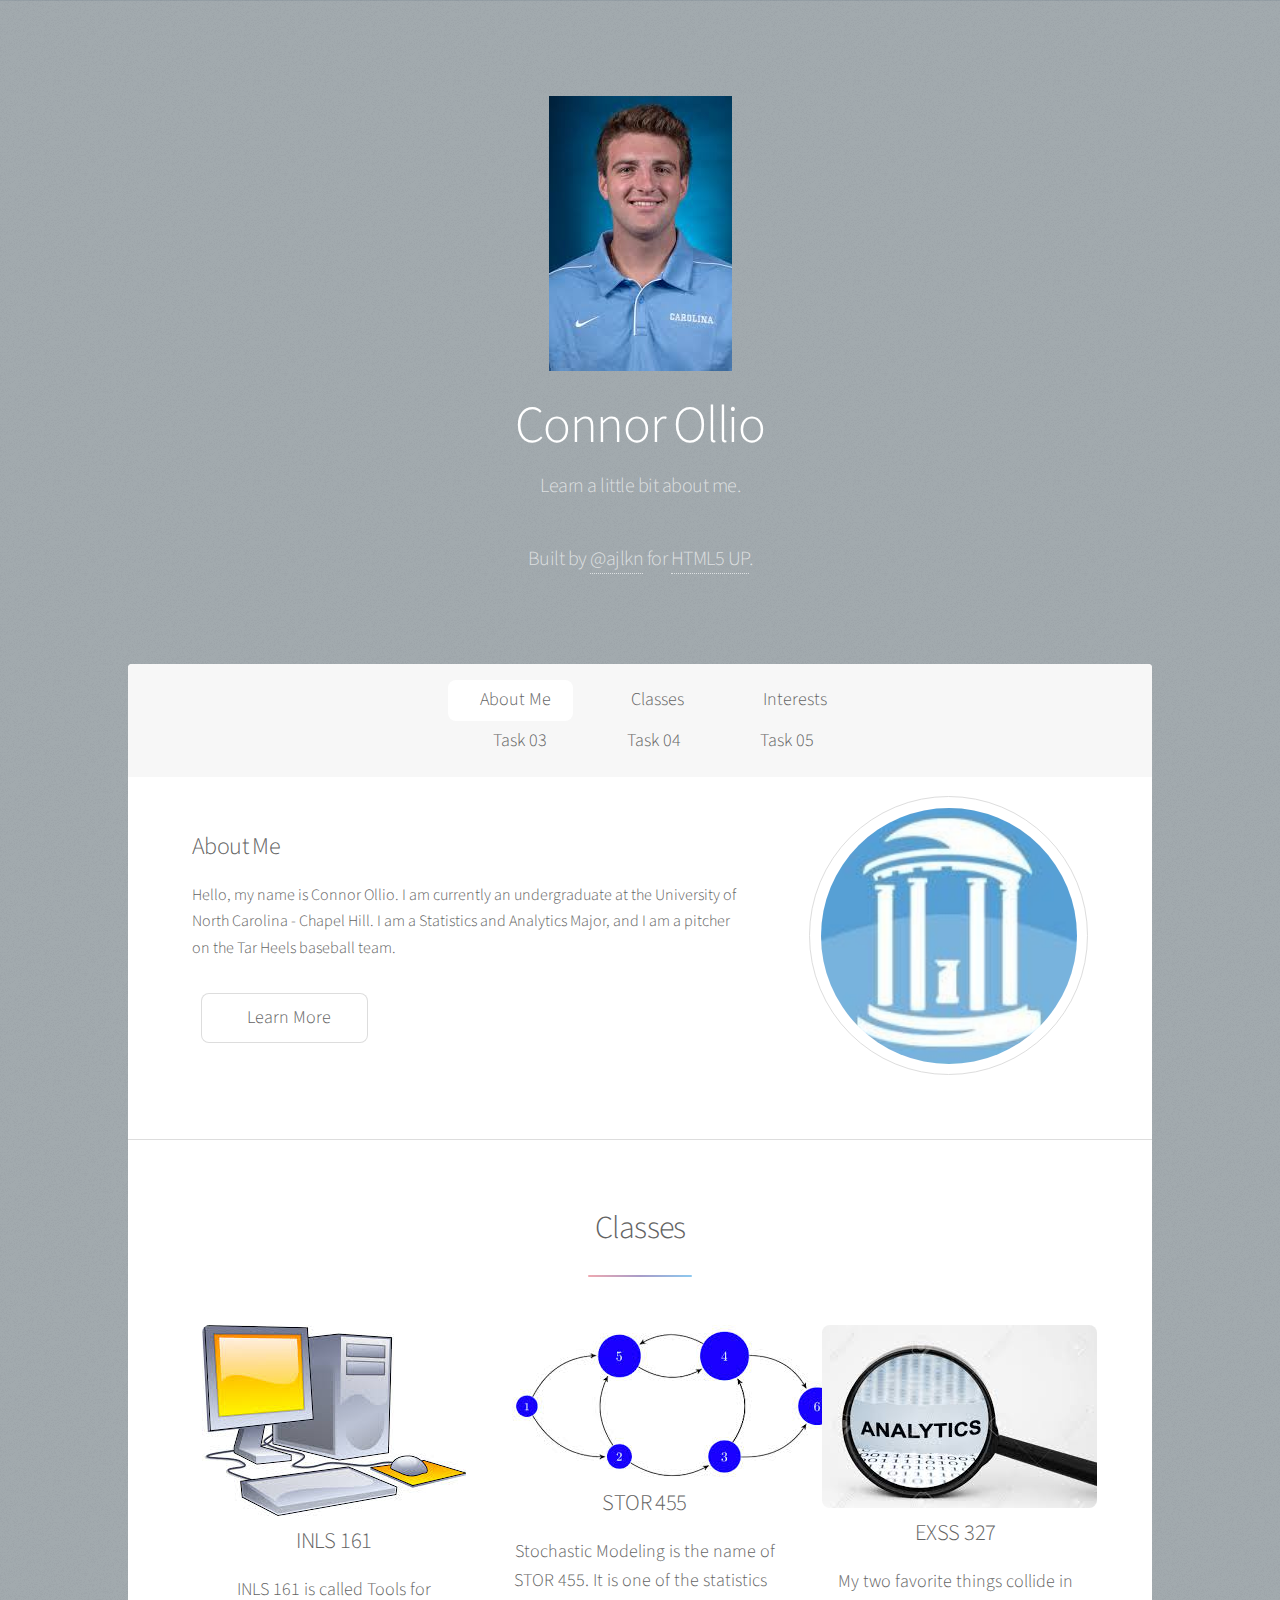
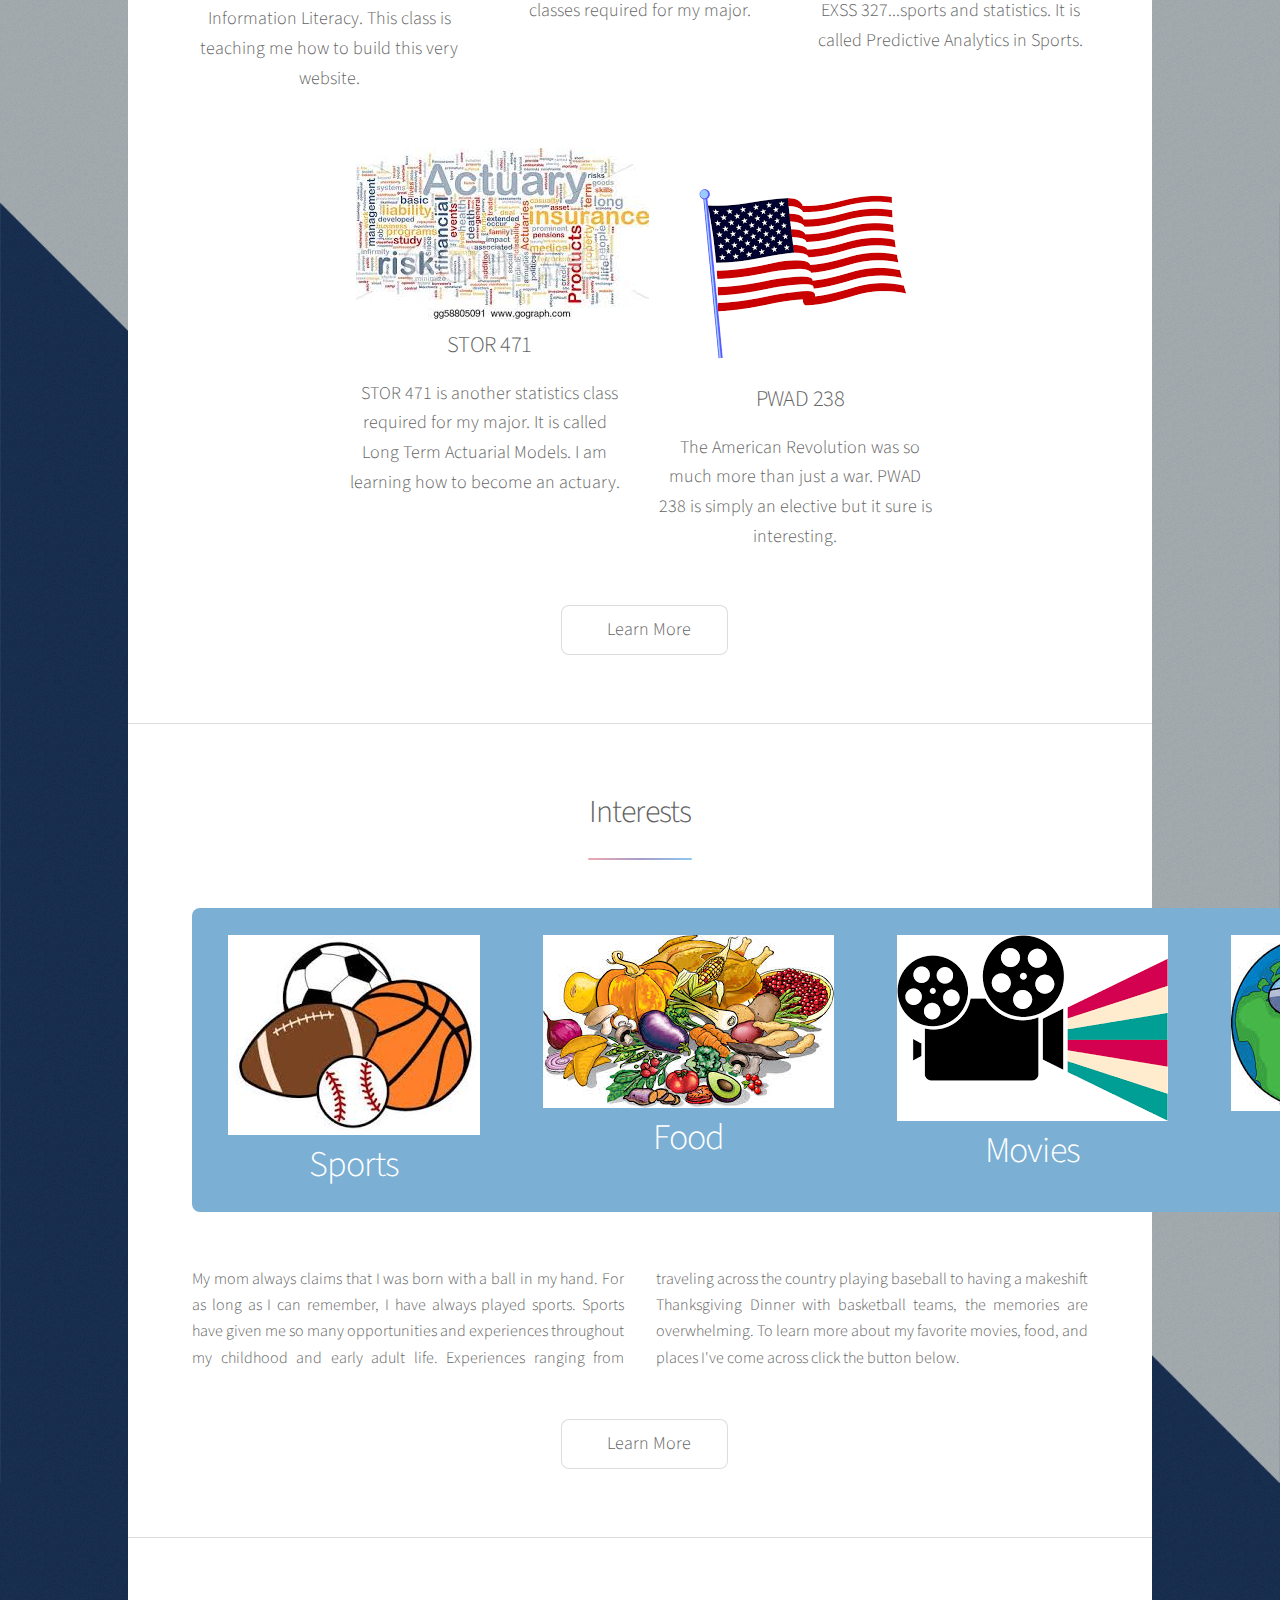
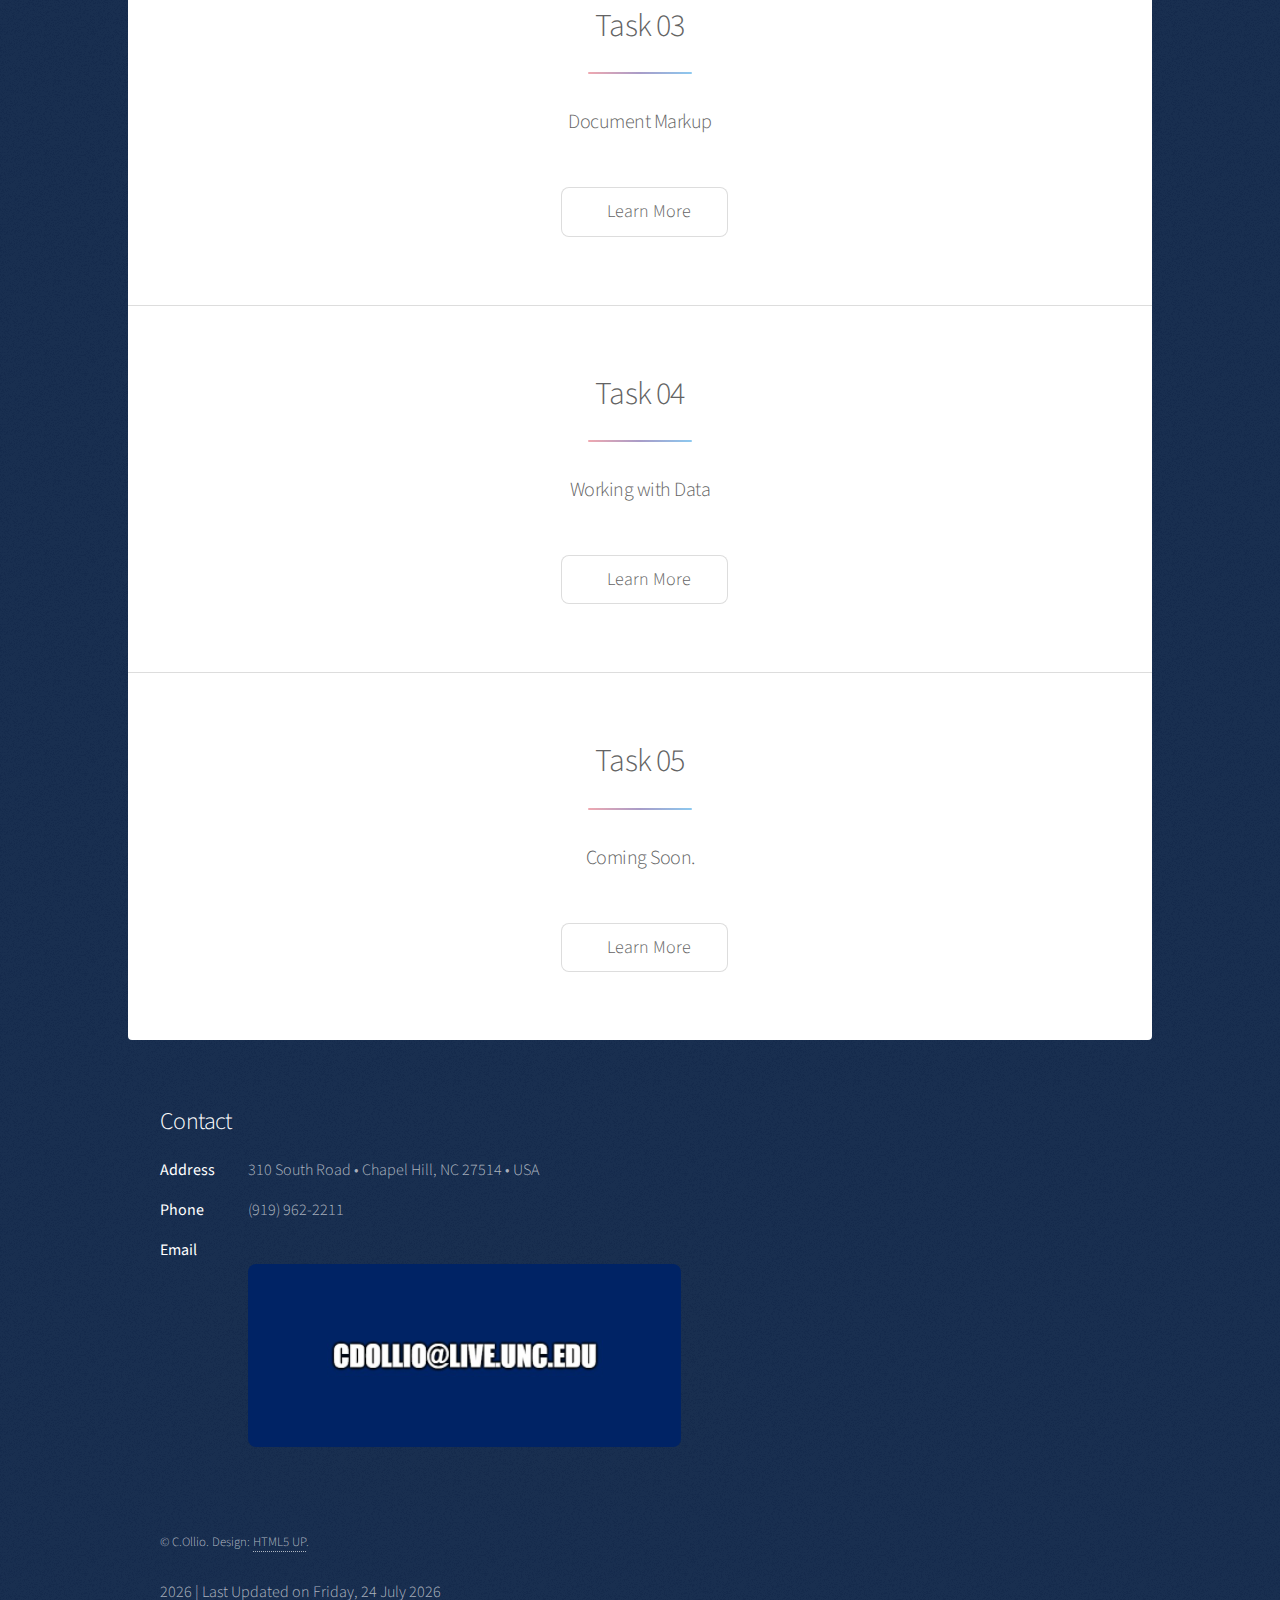
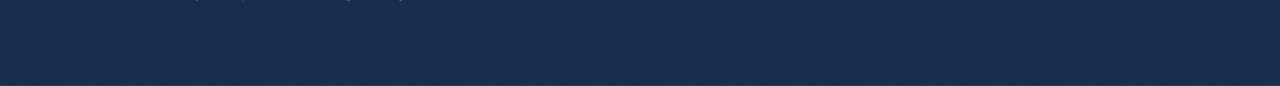
==== index.html @ b3b3757a "Full copy (try 2)" ====
<!DOCTYPE HTML>


<html lang="en">
	<head>
		<!-- Global site tag (gtag.js) - Google Analytics -->
		<script async src="https://www.googletagmanager.com/gtag/js?id=UA-179297612-1"></script>
		<script>
			window.dataLayer = window.dataLayer || [];
			function gtag(){dataLayer.push(arguments);}
			gtag('js', new Date());

			gtag('config', 'UA-179297612-1');
		</script>

		<title>Connor Ollio</title>
		<meta charset="utf-8" />
		<link rel="stylesheet" type="text/css" href="assets/css/main.css" />
		<link rel="stylesheet" type="text/css" href="assets/css/noscript.css" />
	</head>
	<body class="is-preload">

		<!-- Wrapper -->
			<div id="wrapper">

				<!-- Header -->
					<header id="header" class="alt">
						<span class="logo"><img src="images/headshot.jpg" alt="" /></span>
						<h1>Connor Ollio</h1>
						<p>Learn a little bit about me.</p>
						<p>Built by <a href="https://twitter.com/ajlkn">@ajlkn</a> for <a href="https://html5up.net">HTML5 UP</a>.</p>
					</header>

				<!--Nav-->
					<nav id="nav">
						<ul>
							<li><a href="#intro" class="active">About Me</a></li>
							<li><a href="#first">Classes</a></li>
							<li><a href="#second">Interests</a></li>
						</ul>
						<ul>
							<li><a href="#third">Task 03</a></li>
							<li><a href='#fourth'>Task 04</a></li>
							<li><a href='#fifth'>Task 05</a></li>
						</ul>
					</nav>

				<!-- Main -->
					<div id="main">

						<!-- Introduction -->
							<section id="intro" class="main">
								<div class="spotlight">
									<div class="content">
										<h2>About Me</h2>
										<p>Hello, my name is Connor Ollio. I am currently an undergraduate at the University of North Carolina - Chapel Hill.
										I am a Statistics and Analytics Major, and I am a pitcher on the Tar Heels baseball team.</p>
										<ul class="actions">
											<li><a href="aboutme.html" class="button">Learn More</a></li>
										</ul>
									</div>
									<span class="image"><img src="images/oldwell.jpg" alt="" /></span>
								</div>
							</section>

						<!-- First Section -->
							<section id="first" class="main special">
								<header class="major">
									<h2>Classes</h2>
								</header>
								<ul class="features">
									<li>
										<span class="image"><img src="images/computer.jpg" alt="" /></span>
										<h3>INLS 161</h3>
										<p>INLS 161 is called Tools for Information Literacy. This class is teaching me how to build this very website. </p>
									</li>
									<li>
										<span class="image"><img src="images/stochasticmodeling.jpg" alt="" /></span>
										<h3>STOR 455</h3>
										<p>Stochastic Modeling is the name of STOR 455. It is one of the statistics classes required for my major.</p>
									</li>
									<li>
										<span class="image"><img src="images/analytics.jpg" alt="" /></span>
										<h3>EXSS 327</h3>
										<p>My two favorite things collide in EXSS 327...sports and statistics. It is called Predictive Analytics in Sports.</p>
									</li>
								</ul>
								<ul class="features">
									<li>
										<span class="image"><img src="images/actuary.jpg" alt="" /></span>
										<h3>STOR 471</h3>
										<p>STOR 471 is another statistics class required for my major. It is called Long Term Actuarial Models.
										I am learning how to become an actuary.</p>
									</li>
									<li>
										<span class="image"><img src="images/americanflag.png" alt="" /></span>
										<h3>PWAD 238</h3>
										<p>The American Revolution was so much more than just a war. PWAD 238 is simply an elective but it sure is interesting.</p>
									</li>
								</ul>
								<footer class="major">
									<ul class="actions special">
										<li><a href="classes.html" class="button">Learn More</a></li>
									</ul>
								</footer>
							</section>

						<!-- Second Section -->
							<section id="second" class="main special">
								<header class="major">
									<h2>Interests</h2>
									<!-- <p>Donec imperdiet consequat consequat. Suspendisse feugiat congue<br />
									posuere. Nulla massa urna, fermentum eget quam aliquet.</p> -->
								</header>
								<ul class="statistics">
									<li class="style1">
										<!-- <span class="image"><img src="images/sportsballs.jpg" width="100" height="80" alt="" /></span> -->
										<img onmouseover="bigImg(this)" onmouseout="normalImg(this)" src="images/sportsballs.jpg" alt="" >
										<script>
										function bigImg(x) {
										  x.style.height = "80px";
										  x.style.width = "100px";
										}

										function normalImg(x) {
										  x.style.height = "40px";
										  x.style.width = "50px";
										}
										</script>
										<strong>Sports</strong>
									</li>
									<li class="style1">
										<img onmouseover="bigImg(this)" onmouseout="normalImg(this)" src="images/food.jpg" alt="" >
										<script>
										function bigImg(x) {
										  x.style.height = "80px";
										  x.style.width = "100px";
										}

										function normalImg(x) {
										  x.style.height = "40px";
										  x.style.width = "50px";
										}
										</script>
										<strong>Food</strong>
									</li>
									<li class="style1">
										<img onmouseover="bigImg(this)" onmouseout="normalImg(this)" src="images/movies.png" alt="" >
										<script>
										function bigImg(x) {
										  x.style.height = "80px";
										  x.style.width = "100px";
										}

										function normalImg(x) {
										  x.style.height = "40px";
										  x.style.width = "50px";
										}
										</script>
										<strong>Movies</strong>
									</li>
									<li class="style1">
										<img onmouseover="bigImg(this)" onmouseout="normalImg(this)" src="images/travel.jpg" alt="" >
										<script>
										function bigImg(x) {
										  x.style.height = "80px";
										  x.style.width = "100px";
										}

										function normalImg(x) {
										  x.style.height = "40px";
										  x.style.width = "50px";
										}
										</script>
										<strong>Travel</strong>
									</li>
								</ul>
								<p class="content">My mom always claims that I was born with a ball in my hand. For as long as I can remember, I have always played sports.
								Sports have given me so many opportunities and experiences throughout my childhood and early adult life. Experiences ranging from traveling across the country playing baseball
								to having a makeshift Thanksgiving Dinner with basketball teams, the memories are overwhelming. To learn more about my favorite movies, food, and places I've come across click the 
								button below.</p>
								<footer class="major">
									<ul class="actions special">
										<li><a href="interests.html" class="button">Learn More</a></li>
									</ul>
								</footer>
							</section>

						<!-- Third Section -->
							<section id="third" class="main special">
								<header class="major">
									<h2>Task 03</h2>
									<p>Document Markup</p>
								</header>
								<footer class="major">
									<ul class="actions special">
										<li><a href="task03.html" class="button">Learn More</a></li>
									</ul>
								</footer>
							</section>
							
						<!-- Fourth Section -->
							<section id="fourth" class="main special">
								<header class="major">
									<h2>Task 04</h2>
									<p>Working with Data</p>
								</header>
								<footer class="major">
									<ul class="actions special">
										<li><a href="task04.html" class="button">Learn More</a></li>
									</ul>
								</footer>
							</section>
														
						<!-- Fifth Section -->
							<section id="fifth" class="main special">
								<header class="major">
									<h2>Task 05</h2>
									<p>Coming Soon.</p>
								</header>
								<footer class="major">
									<ul class="actions special">
										<li><a href="task05.html" class="button">Learn More</a></li>
									</ul>
								</footer>
							</section>

					</div>

				<!-- Footer -->
					<footer id="footer">
						<section>
							<h2>Contact</h2>
							<dl class="alt">
								<dt>Address</dt>
								<dd>310 South Road &bull; Chapel Hill, NC 27514 &bull; USA</dd>
								<dt>Phone</dt>
								<dd>(919) 962-2211</dd>
								<dt>Email</dt>
								<dd class="image"><img src="images/email.png" alt="" /></dd>
							</dl>
						</section>
						<p class="copyright">&copy; C.Ollio. Design: <a href="https://html5up.net">HTML5 UP</a>.</p>
						<script>var year = new Date();document.write(year.getFullYear());</script> | 
						Last Updated on
						<script>
							<!-- Display Date -->
							<!-- This script and many more are available free online at -->
							<!-- The JavaScript Source!! http://javascript.internet.com -->
							<!-- Begin
								var days = new Array(8);
								days[1] = "Sunday";
								days[2] = "Monday";
								days[3] = "Tuesday";
								days[4] = "Wednesday";
								days[5] = "Thursday";
								days[6] = "Friday";
								days[7] = "Saturday";
								var months = new Array(13);
								months[1] = "January";
								months[2] = "February";
								months[3] = "March";
								months[4] = "April";
								months[5] = "May";
								months[6] = "June";
								months[7] = "July";
								months[8] = "August";
								months[9] = "September";
								months[10] = "October";
								months[11] = "November";
								months[12] = "December";
								var dateObj = new Date(document.lastModified)
								var wday = days[dateObj.getDay() + 1]
								var lmonth = months[dateObj.getMonth() + 1]
								var date = dateObj.getDate()
								var fyear = dateObj.getYear()
								if (fyear < 2000) fyear = fyear + 1900
								document.write("" + wday + ", " + date + " " + lmonth + " " + fyear)
							// End -->
						</script> 
					</footer>
			</div>

		<!-- Scripts -->
			<script src="assets/js/jquery.min.js"></script>
			<script src="assets/js/jquery.scrollex.min.js"></script>
			<script src="assets/js/jquery.scrolly.min.js"></script>
			<script src="assets/js/browser.min.js"></script>
			<script src="assets/js/breakpoints.min.js"></script>
			<script src="assets/js/util.js"></script>
			<script src="assets/js/main.js"></script>

	</body>
</html>
---- assets/css/main.css ----
@import url(fontawesome-all.min.css);
@import 'https://fonts.googleapis.com/css?family=Source+Sans+Pro:300,400';

/*
	Stellar by HTML5 UP
	html5up.net | @ajlkn
	Free for personal and commercial use under the CCA 3.0 license (html5up.net/license)
*/

html, body, div, span, applet, object,
iframe, h1, h2, h3, h4, h5, h6, p, blockquote,
pre, a, abbr, acronym, address, big, cite,
code, del, dfn, em, img, ins, kbd, q, s, samp,
small, strike, strong, sub, sup, tt, var, b,
u, i, center, dl, dt, dd, ol, ul, li, fieldset,
form, label, legend, table, caption, tbody,
tfoot, thead, tr, th, td, article, aside,
canvas, details, embed, figure, figcaption,
footer, header, hgroup, menu, nav, output, ruby,
section, summary, time, mark, audio, video {
	margin: 0;
	padding: 0;
	border: 0;
	font-size: 100%;
	font: inherit;
	vertical-align: baseline;}

article, aside, details, figcaption, figure,
footer, header, hgroup, menu, nav, section {
	display: block;}

body {
	line-height: 1;
}

ol, ul {
	padding 10px; 
	text-indent: 0.5em; 
	margin-right: 0.5em; 
	margin-left: 0.5em; 
	font-size: large;
}

blockquote, q {
	quotes: none;
}

	blockquote:before, blockquote:after, q:before, q:after {
		content: '';
		content: none;
	}

table {
	border-collapse: collapse;
	border-spacing: 0;
}

body {
	-webkit-text-size-adjust: none;
}

mark {
	background-color: transparent;
	color: inherit;
}

input::-moz-focus-inner {
	border: 0;
	padding: 0;
}

input, select, textarea {
	-moz-appearance: none;
	-webkit-appearance: none;
	-ms-appearance: none;
	appearance: none;
}

/* Basic */

	@-ms-viewport {
		width: device-width;
	}

	body {
		-ms-overflow-style: scrollbar;
	}

	@media screen and (max-width: 480px) {

		html, body {
			min-width: 320px;
		}

	}

	html {
		box-sizing: border-box;
	}

	*, *:before, *:after {
		box-sizing: inherit;
	}

	body {
		background-color: #7BAFD4;
		background-image: url("images/overlay.png"), -moz-linear-gradient(45deg, #13294B 50%, #A2AAAD 50%);
		background-image: url("images/overlay.png"), -webkit-linear-gradient(45deg, #13294B 50%, #A2AAAD 50%);
		background-image: url("images/overlay.png"), -ms-linear-gradient(45deg, #13294B 50%, #A2AAAD 50%);
		background-image: url("images/overlay.png"), linear-gradient(45deg, #13294B 50%, #A2AAAD 50%);
	}

		body.is-preload *, body.is-preload *:before, body.is-preload *:after {
			-moz-animation: none !important;
			-webkit-animation: none !important;
			-ms-animation: none !important;
			animation: none !important;
			-moz-transition: none !important;
			-webkit-transition: none !important;
			-ms-transition: none !important;
			transition: none !important;
		}

/* Type */

	body {
		background-color: #87CEFA;
		color: rgba(255, 255, 255, 0.65);
	}

	body, input, select, textarea {
		font-family: "Source Sans Pro", Helvetica, sans-serif;
		font-size: 17pt;
		font-weight: 300;
		line-height: 1.65;
	}

		@media screen and (max-width: 1680px) {

			body, input, select, textarea {
				font-size: 14pt;
			}

		}

		@media screen and (max-width: 1280px) {

			body, input, select, textarea {
				font-size: 12pt;
			}

		}

		@media screen and (max-width: 360px) {

			body, input, select, textarea {
				font-size: 11pt;
			}

		}

	a {
		-moz-transition: color 0.2s ease, border-bottom 0.2s ease;
		-webkit-transition: color 0.2s ease, border-bottom 0.2s ease;
		-ms-transition: color 0.2s ease, border-bottom 0.2s ease;
		transition: color 0.2s ease, border-bottom 0.2s ease;
		text-decoration: none;
		border-bottom: dotted 1px;
		color: inherit;
	}

		a:hover {
			border-bottom-color: transparent;
		}

	strong, b {
		font-weight: 400;
	}

	em, i {
		font-style: italic;
	}

	p {
		margin: 0 0 2em 0;
	}

		p.content {
			-moz-columns: 20em 2;
			-webkit-columns: 20em 2;
			-ms-columns: 20em 2;
			columns: 20em 2;
			-moz-column-gap: 2em;
			-webkit-column-gap: 2em;
			-ms-column-gap: 2em;
			column-gap: 2em;
			text-align: justify;
		}

	h1, h2, h3, h4, h5, h6 {
		font-weight: 300;
		line-height: 1.5;
		margin: 0 0 0.7em 0;
		letter-spacing: -0.025em;
	}

		h1 a, h2 a, h3 a, h4 a, h5 a, h6 a {
			color: inherit;
			text-decoration: none;
		}

	h1 {
		font-size: 2.5em;
		line-height: 1.2;
	}

	h2 {
		font-size: 1.5em;
	}

	h3 {
		font-size: 1.25em;
	}

	h4 {
		font-size: 1.1em;
	}

	h5 {
		font-size: 0.9em;
	}

	h6 {
		font-size: 0.7em;
	}

	@media screen and (max-width: 736px) {

		h1 {
			font-size: 2em;
		}

	}

	sub {
		font-size: 0.8em;
		position: relative;
		top: 0.5em;
	}

	sup {
		font-size: 0.8em;
		position: relative;
		top: -0.5em;
	}

	blockquote {
		border-left: solid 4px;
		font-style: italic;
		margin: 0 0 2em 0;
		padding: 0.5em 0 0.5em 2em;
	}

	code {
		border-radius: 8px;
		border: solid 1px;
		font-family: "Courier New", monospace;
		font-size: 0.9em;
		margin: 0 0.25em;
		padding: 0.25em 0.65em;
	}

	pre {
		-webkit-overflow-scrolling: touch;
		font-family: "Courier New", monospace;
		font-size: 0.9em;
		margin: 0 0 2em 0;
	}

		pre code {
			display: block;
			line-height: 1.75;
			padding: 1em 1.5em;
			overflow-x: auto;
		}

	hr {
		border: 0;
		border-bottom: solid 1px;
		margin: 2em 0;
	}

		hr.major {
			margin: 3em 0;
		}

	.align-left {
		text-align: left;
	}

	.align-center {
		text-align: center;
	}

	.align-right {
		text-align: right;
	}

	input, select, textarea {
		color: #ffffff;
	}

	a:hover {
		color: #ffffff;
	}

	strong, b {
		color: #ffffff;
	}

	h1, h2, h3, h4, h5, h6 {
		color: #ffffff;
	}

	blockquote {
		border-left-color: rgba(255, 255, 255, 0.35);
	}

	code {
		background: rgba(255, 255, 255, 0.075);
		border-color: rgba(255, 255, 255, 0.35);
	}

	hr {
		border-bottom-color: rgba(255, 255, 255, 0.35);
	}

/* Row */

	.row {
		display: flex;
		flex-wrap: wrap;
		box-sizing: border-box;
		align-items: stretch;
	}

		.row > * {
			box-sizing: border-box;
		}

		.row.gtr-uniform > * > :last-child {
			margin-bottom: 0;
		}

		.row.aln-left {
			justify-content: flex-start;
		}

		.row.aln-center {
			justify-content: center;
		}

		.row.aln-right {
			justify-content: flex-end;
		}

		.row.aln-top {
			align-items: flex-start;
		}

		.row.aln-middle {
			align-items: center;
		}

		.row.aln-bottom {
			align-items: flex-end;
		}

		.row > .imp {
			order: -1;
		}

		.row > .col-1 {
			width: 8.33333%;
		}

		.row > .off-1 {
			margin-left: 8.33333%;
		}

		.row > .col-2 {
			width: 16.66667%;
		}

		.row > .off-2 {
			margin-left: 16.66667%;
		}

		.row > .col-3 {
			width: 25%;
		}

		.row > .off-3 {
			margin-left: 25%;
		}

		.row > .col-4 {
			width: 33.33333%;
		}

		.row > .off-4 {
			margin-left: 33.33333%;
		}

		.row > .col-5 {
			width: 41.66667%;
		}

		.row > .off-5 {
			margin-left: 41.66667%;
		}

		.row > .col-6 {
			width: 50%;
		}

		.row > .off-6 {
			margin-left: 50%;
		}

		.row > .col-7 {
			width: 58.33333%;
		}

		.row > .off-7 {
			margin-left: 58.33333%;
		}

		.row > .col-8 {
			width: 66.66667%;
		}

		.row > .off-8 {
			margin-left: 66.66667%;
		}

		.row > .col-9 {
			width: 75%;
		}

		.row > .off-9 {
			margin-left: 75%;
		}

		.row > .col-10 {
			width: 83.33333%;
		}

		.row > .off-10 {
			margin-left: 83.33333%;
		}

		.row > .col-11 {
			width: 91.66667%;
		}

		.row > .off-11 {
			margin-left: 91.66667%;
		}

		.row > .col-12 {
			width: 100%;
		}

		.row > .off-12 {
			margin-left: 100%;
		}

		.row.gtr-0 {
			margin-top: 0;
			margin-left: 0em;
		}

			.row.gtr-0 > * {
				padding: 0 0 0 0em;
			}

			.row.gtr-0.gtr-uniform {
				margin-top: 0em;
			}

				.row.gtr-0.gtr-uniform > * {
					padding-top: 0em;
				}

		.row.gtr-25 {
			margin-top: 0;
			margin-left: -0.375em;
		}

			.row.gtr-25 > * {
				padding: 0 0 0 0.375em;
			}

			.row.gtr-25.gtr-uniform {
				margin-top: -0.375em;
			}

				.row.gtr-25.gtr-uniform > * {
					padding-top: 0.375em;
				}

		.row.gtr-50 {
			margin-top: 0;
			margin-left: -0.75em;
		}

			.row.gtr-50 > * {
				padding: 0 0 0 0.75em;
			}

			.row.gtr-50.gtr-uniform {
				margin-top: -0.75em;
			}

				.row.gtr-50.gtr-uniform > * {
					padding-top: 0.75em;
				}

		.row {
			margin-top: 0;
			margin-left: -1.5em;
		}

			.row > * {
				padding: 0 0 0 1.5em;
			}

			.row.gtr-uniform {
				margin-top: -1.5em;
			}

				.row.gtr-uniform > * {
					padding-top: 1.5em;
				}

		.row.gtr-150 {
			margin-top: 0;
			margin-left: -2.25em;
		}

			.row.gtr-150 > * {
				padding: 0 0 0 2.25em;
			}

			.row.gtr-150.gtr-uniform {
				margin-top: -2.25em;
			}

				.row.gtr-150.gtr-uniform > * {
					padding-top: 2.25em;
				}

		.row.gtr-200 {
			margin-top: 0;
			margin-left: -3em;
		}

			.row.gtr-200 > * {
				padding: 0 0 0 3em;
			}

			.row.gtr-200.gtr-uniform {
				margin-top: -3em;
			}

				.row.gtr-200.gtr-uniform > * {
					padding-top: 3em;
				}

		@media screen and (max-width: 1680px) {

			.row {
				display: flex;
				flex-wrap: wrap;
				box-sizing: border-box;
				align-items: stretch;
			}

				.row > * {
					box-sizing: border-box;
				}

				.row.gtr-uniform > * > :last-child {
					margin-bottom: 0;
				}

				.row.aln-left {
					justify-content: flex-start;
				}

				.row.aln-center {
					justify-content: center;
				}

				.row.aln-right {
					justify-content: flex-end;
				}

				.row.aln-top {
					align-items: flex-start;
				}

				.row.aln-middle {
					align-items: center;
				}

				.row.aln-bottom {
					align-items: flex-end;
				}

				.row > .imp-xlarge {
					order: -1;
				}

				.row > .col-1-xlarge {
					width: 8.33333%;
				}

				.row > .off-1-xlarge {
					margin-left: 8.33333%;
				}

				.row > .col-2-xlarge {
					width: 16.66667%;
				}

				.row > .off-2-xlarge {
					margin-left: 16.66667%;
				}

				.row > .col-3-xlarge {
					width: 25%;
				}

				.row > .off-3-xlarge {
					margin-left: 25%;
				}

				.row > .col-4-xlarge {
					width: 33.33333%;
				}

				.row > .off-4-xlarge {
					margin-left: 33.33333%;
				}

				.row > .col-5-xlarge {
					width: 41.66667%;
				}

				.row > .off-5-xlarge {
					margin-left: 41.66667%;
				}

				.row > .col-6-xlarge {
					width: 50%;
				}

				.row > .off-6-xlarge {
					margin-left: 50%;
				}

				.row > .col-7-xlarge {
					width: 58.33333%;
				}

				.row > .off-7-xlarge {
					margin-left: 58.33333%;
				}

				.row > .col-8-xlarge {
					width: 66.66667%;
				}

				.row > .off-8-xlarge {
					margin-left: 66.66667%;
				}

				.row > .col-9-xlarge {
					width: 75%;
				}

				.row > .off-9-xlarge {
					margin-left: 75%;
				}

				.row > .col-10-xlarge {
					width: 83.33333%;
				}

				.row > .off-10-xlarge {
					margin-left: 83.33333%;
				}

				.row > .col-11-xlarge {
					width: 91.66667%;
				}

				.row > .off-11-xlarge {
					margin-left: 91.66667%;
				}

				.row > .col-12-xlarge {
					width: 100%;
				}

				.row > .off-12-xlarge {
					margin-left: 100%;
				}

				.row.gtr-0 {
					margin-top: 0;
					margin-left: 0em;
				}

					.row.gtr-0 > * {
						padding: 0 0 0 0em;
					}

					.row.gtr-0.gtr-uniform {
						margin-top: 0em;
					}

						.row.gtr-0.gtr-uniform > * {
							padding-top: 0em;
						}

				.row.gtr-25 {
					margin-top: 0;
					margin-left: -0.375em;
				}

					.row.gtr-25 > * {
						padding: 0 0 0 0.375em;
					}

					.row.gtr-25.gtr-uniform {
						margin-top: -0.375em;
					}

						.row.gtr-25.gtr-uniform > * {
							padding-top: 0.375em;
						}

				.row.gtr-50 {
					margin-top: 0;
					margin-left: -0.75em;
				}

					.row.gtr-50 > * {
						padding: 0 0 0 0.75em;
					}

					.row.gtr-50.gtr-uniform {
						margin-top: -0.75em;
					}

						.row.gtr-50.gtr-uniform > * {
							padding-top: 0.75em;
						}

				.row {
					margin-top: 0;
					margin-left: -1.5em;
				}

					.row > * {
						padding: 0 0 0 1.5em;
					}

					.row.gtr-uniform {
						margin-top: -1.5em;
					}

						.row.gtr-uniform > * {
							padding-top: 1.5em;
						}

				.row.gtr-150 {
					margin-top: 0;
					margin-left: -2.25em;
				}

					.row.gtr-150 > * {
						padding: 0 0 0 2.25em;
					}

					.row.gtr-150.gtr-uniform {
						margin-top: -2.25em;
					}

						.row.gtr-150.gtr-uniform > * {
							padding-top: 2.25em;
						}

				.row.gtr-200 {
					margin-top: 0;
					margin-left: -3em;
				}

					.row.gtr-200 > * {
						padding: 0 0 0 3em;
					}

					.row.gtr-200.gtr-uniform {
						margin-top: -3em;
					}

						.row.gtr-200.gtr-uniform > * {
							padding-top: 3em;
						}

		}

		@media screen and (max-width: 1280px) {

			.row {
				display: flex;
				flex-wrap: wrap;
				box-sizing: border-box;
				align-items: stretch;
			}

				.row > * {
					box-sizing: border-box;
				}

				.row.gtr-uniform > * > :last-child {
					margin-bottom: 0;
				}

				.row.aln-left {
					justify-content: flex-start;
				}

				.row.aln-center {
					justify-content: center;
				}

				.row.aln-right {
					justify-content: flex-end;
				}

				.row.aln-top {
					align-items: flex-start;
				}

				.row.aln-middle {
					align-items: center;
				}

				.row.aln-bottom {
					align-items: flex-end;
				}

				.row > .imp-large {
					order: -1;
				}

				.row > .col-1-large {
					width: 8.33333%;
				}

				.row > .off-1-large {
					margin-left: 8.33333%;
				}

				.row > .col-2-large {
					width: 16.66667%;
				}

				.row > .off-2-large {
					margin-left: 16.66667%;
				}

				.row > .col-3-large {
					width: 25%;
				}

				.row > .off-3-large {
					margin-left: 25%;
				}

				.row > .col-4-large {
					width: 33.33333%;
				}

				.row > .off-4-large {
					margin-left: 33.33333%;
				}

				.row > .col-5-large {
					width: 41.66667%;
				}

				.row > .off-5-large {
					margin-left: 41.66667%;
				}

				.row > .col-6-large {
					width: 50%;
				}

				.row > .off-6-large {
					margin-left: 50%;
				}

				.row > .col-7-large {
					width: 58.33333%;
				}

				.row > .off-7-large {
					margin-left: 58.33333%;
				}

				.row > .col-8-large {
					width: 66.66667%;
				}

				.row > .off-8-large {
					margin-left: 66.66667%;
				}

				.row > .col-9-large {
					width: 75%;
				}

				.row > .off-9-large {
					margin-left: 75%;
				}

				.row > .col-10-large {
					width: 83.33333%;
				}

				.row > .off-10-large {
					margin-left: 83.33333%;
				}

				.row > .col-11-large {
					width: 91.66667%;
				}

				.row > .off-11-large {
					margin-left: 91.66667%;
				}

				.row > .col-12-large {
					width: 100%;
				}

				.row > .off-12-large {
					margin-left: 100%;
				}

				.row.gtr-0 {
					margin-top: 0;
					margin-left: 0em;
				}

					.row.gtr-0 > * {
						padding: 0 0 0 0em;
					}

					.row.gtr-0.gtr-uniform {
						margin-top: 0em;
					}

						.row.gtr-0.gtr-uniform > * {
							padding-top: 0em;
						}

				.row.gtr-25 {
					margin-top: 0;
					margin-left: -0.375em;
				}

					.row.gtr-25 > * {
						padding: 0 0 0 0.375em;
					}

					.row.gtr-25.gtr-uniform {
						margin-top: -0.375em;
					}

						.row.gtr-25.gtr-uniform > * {
							padding-top: 0.375em;
						}

				.row.gtr-50 {
					margin-top: 0;
					margin-left: -0.75em;
				}

					.row.gtr-50 > * {
						padding: 0 0 0 0.75em;
					}

					.row.gtr-50.gtr-uniform {
						margin-top: -0.75em;
					}

						.row.gtr-50.gtr-uniform > * {
							padding-top: 0.75em;
						}

				.row {
					margin-top: 0;
					margin-left: -1.5em;
				}

					.row > * {
						padding: 0 0 0 1.5em;
					}

					.row.gtr-uniform {
						margin-top: -1.5em;
					}

						.row.gtr-uniform > * {
							padding-top: 1.5em;
						}

				.row.gtr-150 {
					margin-top: 0;
					margin-left: -2.25em;
				}

					.row.gtr-150 > * {
						padding: 0 0 0 2.25em;
					}

					.row.gtr-150.gtr-uniform {
						margin-top: -2.25em;
					}

						.row.gtr-150.gtr-uniform > * {
							padding-top: 2.25em;
						}

				.row.gtr-200 {
					margin-top: 0;
					margin-left: -3em;
				}

					.row.gtr-200 > * {
						padding: 0 0 0 3em;
					}

					.row.gtr-200.gtr-uniform {
						margin-top: -3em;
					}

						.row.gtr-200.gtr-uniform > * {
							padding-top: 3em;
						}

		}

		@media screen and (max-width: 980px) {

			.row {
				display: flex;
				flex-wrap: wrap;
				box-sizing: border-box;
				align-items: stretch;
			}

				.row > * {
					box-sizing: border-box;
				}

				.row.gtr-uniform > * > :last-child {
					margin-bottom: 0;
				}

				.row.aln-left {
					justify-content: flex-start;
				}

				.row.aln-center {
					justify-content: center;
				}

				.row.aln-right {
					justify-content: flex-end;
				}

				.row.aln-top {
					align-items: flex-start;
				}

				.row.aln-middle {
					align-items: center;
				}

				.row.aln-bottom {
					align-items: flex-end;
				}

				.row > .imp-medium {
					order: -1;
				}

				.row > .col-1-medium {
					width: 8.33333%;
				}

				.row > .off-1-medium {
					margin-left: 8.33333%;
				}

				.row > .col-2-medium {
					width: 16.66667%;
				}

				.row > .off-2-medium {
					margin-left: 16.66667%;
				}

				.row > .col-3-medium {
					width: 25%;
				}

				.row > .off-3-medium {
					margin-left: 25%;
				}

				.row > .col-4-medium {
					width: 33.33333%;
				}

				.row > .off-4-medium {
					margin-left: 33.33333%;
				}

				.row > .col-5-medium {
					width: 41.66667%;
				}

				.row > .off-5-medium {
					margin-left: 41.66667%;
				}

				.row > .col-6-medium {
					width: 50%;
				}

				.row > .off-6-medium {
					margin-left: 50%;
				}

				.row > .col-7-medium {
					width: 58.33333%;
				}

				.row > .off-7-medium {
					margin-left: 58.33333%;
				}

				.row > .col-8-medium {
					width: 66.66667%;
				}

				.row > .off-8-medium {
					margin-left: 66.66667%;
				}

				.row > .col-9-medium {
					width: 75%;
				}

				.row > .off-9-medium {
					margin-left: 75%;
				}

				.row > .col-10-medium {
					width: 83.33333%;
				}

				.row > .off-10-medium {
					margin-left: 83.33333%;
				}

				.row > .col-11-medium {
					width: 91.66667%;
				}

				.row > .off-11-medium {
					margin-left: 91.66667%;
				}

				.row > .col-12-medium {
					width: 100%;
				}

				.row > .off-12-medium {
					margin-left: 100%;
				}

				.row.gtr-0 {
					margin-top: 0;
					margin-left: 0em;
				}

					.row.gtr-0 > * {
						padding: 0 0 0 0em;
					}

					.row.gtr-0.gtr-uniform {
						margin-top: 0em;
					}

						.row.gtr-0.gtr-uniform > * {
							padding-top: 0em;
						}

				.row.gtr-25 {
					margin-top: 0;
					margin-left: -0.375em;
				}

					.row.gtr-25 > * {
						padding: 0 0 0 0.375em;
					}

					.row.gtr-25.gtr-uniform {
						margin-top: -0.375em;
					}

						.row.gtr-25.gtr-uniform > * {
							padding-top: 0.375em;
						}

				.row.gtr-50 {
					margin-top: 0;
					margin-left: -0.75em;
				}

					.row.gtr-50 > * {
						padding: 0 0 0 0.75em;
					}

					.row.gtr-50.gtr-uniform {
						margin-top: -0.75em;
					}

						.row.gtr-50.gtr-uniform > * {
							padding-top: 0.75em;
						}

				.row {
					margin-top: 0;
					margin-left: -1.5em;
				}

					.row > * {
						padding: 0 0 0 1.5em;
					}

					.row.gtr-uniform {
						margin-top: -1.5em;
					}

						.row.gtr-uniform > * {
							padding-top: 1.5em;
						}

				.row.gtr-150 {
					margin-top: 0;
					margin-left: -2.25em;
				}

					.row.gtr-150 > * {
						padding: 0 0 0 2.25em;
					}

					.row.gtr-150.gtr-uniform {
						margin-top: -2.25em;
					}

						.row.gtr-150.gtr-uniform > * {
							padding-top: 2.25em;
						}

				.row.gtr-200 {
					margin-top: 0;
					margin-left: -3em;
				}

					.row.gtr-200 > * {
						padding: 0 0 0 3em;
					}

					.row.gtr-200.gtr-uniform {
						margin-top: -3em;
					}

						.row.gtr-200.gtr-uniform > * {
							padding-top: 3em;
						}

		}

		@media screen and (max-width: 736px) {

			.row {
				display: flex;
				flex-wrap: wrap;
				box-sizing: border-box;
				align-items: stretch;
			}

				.row > * {
					box-sizing: border-box;
				}

				.row.gtr-uniform > * > :last-child {
					margin-bottom: 0;
				}

				.row.aln-left {
					justify-content: flex-start;
				}

				.row.aln-center {
					justify-content: center;
				}

				.row.aln-right {
					justify-content: flex-end;
				}

				.row.aln-top {
					align-items: flex-start;
				}

				.row.aln-middle {
					align-items: center;
				}

				.row.aln-bottom {
					align-items: flex-end;
				}

				.row > .imp-small {
					order: -1;
				}

				.row > .col-1-small {
					width: 8.33333%;
				}

				.row > .off-1-small {
					margin-left: 8.33333%;
				}

				.row > .col-2-small {
					width: 16.66667%;
				}

				.row > .off-2-small {
					margin-left: 16.66667%;
				}

				.row > .col-3-small {
					width: 25%;
				}

				.row > .off-3-small {
					margin-left: 25%;
				}

				.row > .col-4-small {
					width: 33.33333%;
				}

				.row > .off-4-small {
					margin-left: 33.33333%;
				}

				.row > .col-5-small {
					width: 41.66667%;
				}

				.row > .off-5-small {
					margin-left: 41.66667%;
				}

				.row > .col-6-small {
					width: 50%;
				}

				.row > .off-6-small {
					margin-left: 50%;
				}

				.row > .col-7-small {
					width: 58.33333%;
				}

				.row > .off-7-small {
					margin-left: 58.33333%;
				}

				.row > .col-8-small {
					width: 66.66667%;
				}

				.row > .off-8-small {
					margin-left: 66.66667%;
				}

				.row > .col-9-small {
					width: 75%;
				}

				.row > .off-9-small {
					margin-left: 75%;
				}

				.row > .col-10-small {
					width: 83.33333%;
				}

				.row > .off-10-small {
					margin-left: 83.33333%;
				}

				.row > .col-11-small {
					width: 91.66667%;
				}

				.row > .off-11-small {
					margin-left: 91.66667%;
				}

				.row > .col-12-small {
					width: 100%;
				}

				.row > .off-12-small {
					margin-left: 100%;
				}

				.row.gtr-0 {
					margin-top: 0;
					margin-left: 0em;
				}

					.row.gtr-0 > * {
						padding: 0 0 0 0em;
					}

					.row.gtr-0.gtr-uniform {
						margin-top: 0em;
					}

						.row.gtr-0.gtr-uniform > * {
							padding-top: 0em;
						}

				.row.gtr-25 {
					margin-top: 0;
					margin-left: -0.25em;
				}

					.row.gtr-25 > * {
						padding: 0 0 0 0.25em;
					}

					.row.gtr-25.gtr-uniform {
						margin-top: -0.25em;
					}

						.row.gtr-25.gtr-uniform > * {
							padding-top: 0.25em;
						}

				.row.gtr-50 {
					margin-top: 0;
					margin-left: -0.5em;
				}

					.row.gtr-50 > * {
						padding: 0 0 0 0.5em;
					}

					.row.gtr-50.gtr-uniform {
						margin-top: -0.5em;
					}

						.row.gtr-50.gtr-uniform > * {
							padding-top: 0.5em;
						}

				.row {
					margin-top: 0;
					margin-left: -1em;
				}

					.row > * {
						padding: 0 0 0 1em;
					}

					.row.gtr-uniform {
						margin-top: -1em;
					}

						.row.gtr-uniform > * {
							padding-top: 1em;
						}

				.row.gtr-150 {
					margin-top: 0;
					margin-left: -1.5em;
				}

					.row.gtr-150 > * {
						padding: 0 0 0 1.5em;
					}

					.row.gtr-150.gtr-uniform {
						margin-top: -1.5em;
					}

						.row.gtr-150.gtr-uniform > * {
							padding-top: 1.5em;
						}

				.row.gtr-200 {
					margin-top: 0;
					margin-left: -2em;
				}

					.row.gtr-200 > * {
						padding: 0 0 0 2em;
					}

					.row.gtr-200.gtr-uniform {
						margin-top: -2em;
					}

						.row.gtr-200.gtr-uniform > * {
							padding-top: 2em;
						}

		}

		@media screen and (max-width: 480px) {

			.row {
				display: flex;
				flex-wrap: wrap;
				box-sizing: border-box;
				align-items: stretch;
			}

				.row > * {
					box-sizing: border-box;
				}

				.row.gtr-uniform > * > :last-child {
					margin-bottom: 0;
				}

				.row.aln-left {
					justify-content: flex-start;
				}

				.row.aln-center {
					justify-content: center;
				}

				.row.aln-right {
					justify-content: flex-end;
				}

				.row.aln-top {
					align-items: flex-start;
				}

				.row.aln-middle {
					align-items: center;
				}

				.row.aln-bottom {
					align-items: flex-end;
				}

				.row > .imp-xsmall {
					order: -1;
				}

				.row > .col-1-xsmall {
					width: 8.33333%;
				}

				.row > .off-1-xsmall {
					margin-left: 8.33333%;
				}

				.row > .col-2-xsmall {
					width: 16.66667%;
				}

				.row > .off-2-xsmall {
					margin-left: 16.66667%;
				}

				.row > .col-3-xsmall {
					width: 25%;
				}

				.row > .off-3-xsmall {
					margin-left: 25%;
				}

				.row > .col-4-xsmall {
					width: 33.33333%;
				}

				.row > .off-4-xsmall {
					margin-left: 33.33333%;
				}

				.row > .col-5-xsmall {
					width: 41.66667%;
				}

				.row > .off-5-xsmall {
					margin-left: 41.66667%;
				}

				.row > .col-6-xsmall {
					width: 50%;
				}

				.row > .off-6-xsmall {
					margin-left: 50%;
				}

				.row > .col-7-xsmall {
					width: 58.33333%;
				}

				.row > .off-7-xsmall {
					margin-left: 58.33333%;
				}

				.row > .col-8-xsmall {
					width: 66.66667%;
				}

				.row > .off-8-xsmall {
					margin-left: 66.66667%;
				}

				.row > .col-9-xsmall {
					width: 75%;
				}

				.row > .off-9-xsmall {
					margin-left: 75%;
				}

				.row > .col-10-xsmall {
					width: 83.33333%;
				}

				.row > .off-10-xsmall {
					margin-left: 83.33333%;
				}

				.row > .col-11-xsmall {
					width: 91.66667%;
				}

				.row > .off-11-xsmall {
					margin-left: 91.66667%;
				}

				.row > .col-12-xsmall {
					width: 100%;
				}

				.row > .off-12-xsmall {
					margin-left: 100%;
				}

				.row.gtr-0 {
					margin-top: 0;
					margin-left: 0em;
				}

					.row.gtr-0 > * {
						padding: 0 0 0 0em;
					}

					.row.gtr-0.gtr-uniform {
						margin-top: 0em;
					}

						.row.gtr-0.gtr-uniform > * {
							padding-top: 0em;
						}

				.row.gtr-25 {
					margin-top: 0;
					margin-left: -0.3125em;
				}

					.row.gtr-25 > * {
						padding: 0 0 0 0.3125em;
					}

					.row.gtr-25.gtr-uniform {
						margin-top: -0.3125em;
					}

						.row.gtr-25.gtr-uniform > * {
							padding-top: 0.3125em;
						}

				.row.gtr-50 {
					margin-top: 0;
					margin-left: -0.625em;
				}

					.row.gtr-50 > * {
						padding: 0 0 0 0.625em;
					}

					.row.gtr-50.gtr-uniform {
						margin-top: -0.625em;
					}

						.row.gtr-50.gtr-uniform > * {
							padding-top: 0.625em;
						}

				.row {
					margin-top: 0;
					margin-left: -1.25em;
				}

					.row > * {
						padding: 0 0 0 1.25em;
					}

					.row.gtr-uniform {
						margin-top: -1.25em;
					}

						.row.gtr-uniform > * {
							padding-top: 1.25em;
						}

				.row.gtr-150 {
					margin-top: 0;
					margin-left: -1.875em;
				}

					.row.gtr-150 > * {
						padding: 0 0 0 1.875em;
					}

					.row.gtr-150.gtr-uniform {
						margin-top: -1.875em;
					}

						.row.gtr-150.gtr-uniform > * {
							padding-top: 1.875em;
						}

				.row.gtr-200 {
					margin-top: 0;
					margin-left: -2.5em;
				}

					.row.gtr-200 > * {
						padding: 0 0 0 2.5em;
					}

					.row.gtr-200.gtr-uniform {
						margin-top: -2.5em;
					}

						.row.gtr-200.gtr-uniform > * {
							padding-top: 2.5em;
						}

		}

/* Box */

	.box {
		border-radius: 8px;
		border: solid;
		margin-bottom: 2em;
		padding: 1.5em;
	}

		.box > :last-child,
		.box > :last-child > :last-child,
		.box > :last-child > :last-child > :last-child {
			margin-bottom: 0;
		}

		.box.alt {
			border: 0;
			border-radius: 0;
			padding: 0;
		}

	.box {
		border-color: rgba(255, 255, 255, 0.35);
	}

/* Button */

	input[type="submit"],
	input[type="reset"],
	input[type="button"],
	button,
	.button {
		-moz-appearance: none;
		-webkit-appearance: none;
		-ms-appearance: none;
		appearance: none;
		-moz-transition: background-color 0.2s ease-in-out, color 0.2s ease-in-out;
		-webkit-transition: background-color 0.2s ease-in-out, color 0.2s ease-in-out;
		-ms-transition: background-color 0.2s ease-in-out, color 0.2s ease-in-out;
		transition: background-color 0.2s ease-in-out, color 0.2s ease-in-out;
		border-radius: 8px;
		border: 0;
		cursor: pointer;
		display: inline-block;
		font-weight: 300;
		height: 2.75em;
		line-height: 2.75em;
		min-width: 9.25em;
		padding: 0 1.5em;
		text-align: center;
		text-decoration: none;
		white-space: nowrap;
	}

		input[type="submit"].icon,
		input[type="reset"].icon,
		input[type="button"].icon,
		button.icon,
		.button.icon {
			padding-left: 1.35em;
		}

			input[type="submit"].icon:before,
			input[type="reset"].icon:before,
			input[type="button"].icon:before,
			button.icon:before,
			.button.icon:before {
				margin-right: 0.5em;
			}

		input[type="submit"].fit,
		input[type="reset"].fit,
		input[type="button"].fit,
		button.fit,
		.button.fit {
			width: 100%;
		}

		input[type="submit"].small,
		input[type="reset"].small,
		input[type="button"].small,
		button.small,
		.button.small {
			font-size: 0.8em;
		}

		input[type="submit"].large,
		input[type="reset"].large,
		input[type="button"].large,
		button.large,
		.button.large {
			font-size: 1.35em;
		}

		input[type="submit"].disabled, input[type="submit"]:disabled,
		input[type="reset"].disabled,
		input[type="reset"]:disabled,
		input[type="button"].disabled,
		input[type="button"]:disabled,
		button.disabled,
		button:disabled,
		.button.disabled,
		.button:disabled {
			pointer-events: none;
			opacity: 0.25;
		}

		@media screen and (max-width: 736px) {

			input[type="submit"],
			input[type="reset"],
			input[type="button"],
			button,
			.button {
				min-width: 0;
			}

		}

	input[type="submit"],
	input[type="reset"],
	input[type="button"],
	button,
	.button {
		background-color: transparent;
		box-shadow: inset 0 0 0 1px rgba(255, 255, 255, 0.35);
		color: #ffffff !important;
	}

		input[type="submit"]:hover,
		input[type="reset"]:hover,
		input[type="button"]:hover,
		button:hover,
		.button:hover {
			background-color: rgba(255, 255, 255, 0.075);
		}

		input[type="submit"]:active,
		input[type="reset"]:active,
		input[type="button"]:active,
		button:active,
		.button:active {
			background-color: rgba(255, 255, 255, 0.2);
		}

		input[type="submit"].icon:before,
		input[type="reset"].icon:before,
		input[type="button"].icon:before,
		button.icon:before,
		.button.icon:before {
			color: rgba(255, 255, 255, 0.5);
		}

		input[type="submit"].primary,
		input[type="reset"].primary,
		input[type="button"].primary,
		button.primary,
		.button.primary {
			background-color: #8cc9f0;
			color: #ffffff !important;
			box-shadow: none;
		}

			input[type="submit"].primary:hover,
			input[type="reset"].primary:hover,
			input[type="button"].primary:hover,
			button.primary:hover,
			.button.primary:hover {
				background-color: #9acff2;
			}

			input[type="submit"].primary:active,
			input[type="reset"].primary:active,
			input[type="button"].primary:active,
			button.primary:active,
			.button.primary:active {
				background-color: #7ec3ee;
			}

			input[type="submit"].primary.icon:before,
			input[type="reset"].primary.icon:before,
			input[type="button"].primary.icon:before,
			button.primary.icon:before,
			.button.primary.icon:before {
				color: #ffffff !important;
			}

/* Form */

	form {
		margin: 0 0 2em 0;
	}

	label {
		display: block;
		font-size: 0.9em;
		font-weight: 400;
		margin: 0 0 1em 0;
	}

	input[type="text"],
	input[type="password"],
	input[type="email"],
	select,
	textarea {
		-moz-appearance: none;
		-webkit-appearance: none;
		-ms-appearance: none;
		appearance: none;
		border-radius: 8px;
		border: solid 1px;
		color: inherit;
		display: block;
		outline: 0;
		padding: 0 1em;
		text-decoration: none;
		width: 100%;
	}

		input[type="text"]:invalid,
		input[type="password"]:invalid,
		input[type="email"]:invalid,
		select:invalid,
		textarea:invalid {
			box-shadow: none;
		}

	select {
		background-size: 1.25rem;
		background-repeat: no-repeat;
		background-position: calc(100% - 1rem) center;
		height: 2.75em;
		padding-right: 2.75em;
		text-overflow: ellipsis;
	}

		select:focus::-ms-value {
			background-color: transparent;
		}

		select::-ms-expand {
			display: none;
		}

	input[type="text"],
	input[type="password"],
	input[type="email"],
	select {
		height: 2.75em;
	}

	textarea {
		padding: 0.75em 1em;
	}

	input[type="checkbox"],
	input[type="radio"] {
		-moz-appearance: none;
		-webkit-appearance: none;
		-ms-appearance: none;
		appearance: none;
		display: block;
		float: left;
		margin-right: -2em;
		opacity: 0;
		width: 1em;
		z-index: -1;
	}

		input[type="checkbox"] + label,
		input[type="radio"] + label {
			text-decoration: none;
			cursor: pointer;
			display: inline-block;
			font-size: 1em;
			font-weight: 300;
			padding-left: 2.4em;
			padding-right: 0.75em;
			position: relative;
		}

			input[type="checkbox"] + label:before,
			input[type="radio"] + label:before {
				-moz-osx-font-smoothing: grayscale;
				-webkit-font-smoothing: antialiased;
				display: inline-block;
				font-style: normal;
				font-variant: normal;
				text-rendering: auto;
				line-height: 1;
				text-transform: none !important;
				font-family: 'Font Awesome 5 Free';
				font-weight: 900;
			}

			input[type="checkbox"] + label:before,
			input[type="radio"] + label:before {
				border-radius: 8px;
				border: solid 1px;
				content: '';
				display: inline-block;
				font-size: 0.8em;
				height: 2.0625em;
				left: 0;
				line-height: 2.0625em;
				position: absolute;
				text-align: center;
				top: 0;
				width: 2.0625em;
			}

		input[type="checkbox"]:checked + label:before,
		input[type="radio"]:checked + label:before {
			content: '\f00c';
		}

	input[type="checkbox"] + label:before {
		border-radius: 8px;
	}

	input[type="radio"] + label:before {
		border-radius: 100%;
	}

	::-webkit-input-placeholder {
		opacity: 1.0;
	}

	:-moz-placeholder {
		opacity: 1.0;
	}

	::-moz-placeholder {
		opacity: 1.0;
	}

	:-ms-input-placeholder {
		opacity: 1.0;
	}

	label {
		color: #ffffff;
	}

	input[type="text"],
	input[type="password"],
	input[type="email"],
	select,
	textarea {
		background-color: rgba(255, 255, 255, 0.075);
		border-color: rgba(255, 255, 255, 0.35);
	}

		input[type="text"]:focus,
		input[type="password"]:focus,
		input[type="email"]:focus,
		select:focus,
		textarea:focus {
			border-color: #8cc9f0;
			box-shadow: 0 0 0 1px #8cc9f0;
		}

	select {
		background-image: url("data:image/svg+xml;charset=utf8,%3Csvg xmlns='http://www.w3.org/2000/svg' width='40' height='40' preserveAspectRatio='none' viewBox='0 0 40 40'%3E%3Cpath d='M9.4,12.3l10.4,10.4l10.4-10.4c0.2-0.2,0.5-0.4,0.9-0.4c0.3,0,0.6,0.1,0.9,0.4l3.3,3.3c0.2,0.2,0.4,0.5,0.4,0.9 c0,0.4-0.1,0.6-0.4,0.9L20.7,31.9c-0.2,0.2-0.5,0.4-0.9,0.4c-0.3,0-0.6-0.1-0.9-0.4L4.3,17.3c-0.2-0.2-0.4-0.5-0.4-0.9 c0-0.4,0.1-0.6,0.4-0.9l3.3-3.3c0.2-0.2,0.5-0.4,0.9-0.4S9.1,12.1,9.4,12.3z' fill='rgba(255, 255, 255, 0.35)' /%3E%3C/svg%3E");
	}

		select option {
			color: #ffffff;
			background: #935d8c;
		}

	input[type="checkbox"] + label,
	input[type="radio"] + label {
		color: rgba(255, 255, 255, 0.65);
	}

		input[type="checkbox"] + label:before,
		input[type="radio"] + label:before {
			background: rgba(255, 255, 255, 0.075);
			border-color: rgba(255, 255, 255, 0.35);
		}

	input[type="checkbox"]:checked + label:before,
	input[type="radio"]:checked + label:before {
		background-color: #ffffff;
		border-color: #ffffff;
		color: #935d8c;
	}

	input[type="checkbox"]:focus + label:before,
	input[type="radio"]:focus + label:before {
		border-color: #8cc9f0;
		box-shadow: 0 0 0 1px #8cc9f0;
	}

	::-webkit-input-placeholder {
		color: rgba(255, 255, 255, 0.5) !important;
	}

	:-moz-placeholder {
		color: rgba(255, 255, 255, 0.5) !important;
	}

	::-moz-placeholder {
		color: rgba(255, 255, 255, 0.5) !important;
	}

	:-ms-input-placeholder {
		color: rgba(255, 255, 255, 0.5) !important;
	}

	.formerize-placeholder {
		color: rgba(255, 255, 255, 0.5) !important;
	}

/* Icon */

	.icon {
		text-decoration: none;
		-moz-transition: background-color 0.2s ease-in-out, color 0.2s ease-in-out;
		-webkit-transition: background-color 0.2s ease-in-out, color 0.2s ease-in-out;
		-ms-transition: background-color 0.2s ease-in-out, color 0.2s ease-in-out;
		transition: background-color 0.2s ease-in-out, color 0.2s ease-in-out;
		border-bottom: none;
		position: relative;
	}

		.icon:before {
			-moz-osx-font-smoothing: grayscale;
			-webkit-font-smoothing: antialiased;
			display: inline-block;
			font-style: normal;
			font-variant: normal;
			text-rendering: auto;
			line-height: 1;
			text-transform: none !important;
			font-family: 'Font Awesome 5 Free';
			font-weight: 400;
		}

		.icon > .label {
			display: none;
		}

		.icon:before {
			line-height: solid;
		}

		.icon.solid:before {
			font-weight: 900;
		}

		.icon.brands:before {
			font-family: 'Font Awesome 5 Brands';
		}

		.icon.major {
			border: solid 1px;
			display: inline-block;
			border-radius: 100%;
			padding: 0.65em;
			margin: 0 0 2em 0;
			cursor: default;
		}

			.icon.major:before {
				display: inline-block;
				font-size: 6.25rem;
				width: 2.25em;
				height: 2.25em;
				line-height: 2.2em;
				border-radius: 100%;
				border: solid 1px;
				text-align: center;
			}

		.icon.alt {
			display: inline-block;
			border: solid 1px;
			border-radius: 100%;
		}

			.icon.alt:before {
				display: block;
				font-size: 1.25em;
				width: 2em;
				height: 2em;
				text-align: center;
				line-height: 2em;
			}

		.icon.style1 {
			color: #efa8b0;
		}

		.icon.style2 {
			color: #c79cc8;
		}

		.icon.style3 {
			color: #a89cc8;
		}

		.icon.style4 {
			color: #9bb2e1;
		}

		.icon.style5 {
			color: #8cc9f0;
		}

		@media screen and (max-width: 1680px) {

			.icon.major:before {
				font-size: 5.5rem;
			}

		}

		@media screen and (max-width: 1280px) {

			.icon.major:before {
				font-size: 4.75rem;
			}

		}

		@media screen and (max-width: 736px) {

			.icon.major {
				margin: 0 0 1.5em 0;
				padding: 0.35em;
			}

				.icon.major:before {
					font-size: 3.5rem;
				}

		}

	.icon.major {
		border-color: rgba(255, 255, 255, 0.35);
	}

		.icon.major:before {
			border-color: rgba(255, 255, 255, 0.35);
		}

	.icon.alt {
		border-color: rgba(255, 255, 255, 0.35);
		color: #ffffff;
	}

		.icon.alt:hover {
			background-color: rgba(255, 255, 255, 0.075);
		}

		.icon.alt:active {
			background-color: rgba(255, 255, 255, 0.2);
		}

/* Image */

	.image {
		border-radius: 8px;
		border: 0;
		display: inline-block;
		position: relative;
	}

		.image img {
			border-radius: 8px;
			display: block;
		}

		.image.left, .image.right {
			max-width: 40%;
		}

			.image.left img, .image.right img {
				width: 100%;
			}

		.image.left {
			float: left;
			margin: 0 1.5em 1em 0;
			top: 0.25em;
		}

		.image.right {
			float: right;
			margin: 0 0 1em 1.5em;
			top: 0.25em;
		}

		.image.fit {
			display: block;
			margin: 0 0 2em 0;
			width: 100%;
		}

			.image.fit img {
				width: 100%;
			}

		.image.main {
			display: block;
			margin: 0 0 3em 0;
			width: 100%;
		}

			.image.main img {
				width: 100%;
			}

/* List */

	ol {
		list-style: decimal;
		margin: 0 0 2em 0;
		padding-left: 1.25em;
	}

		ol li {
			padding-left: 0.25em;
		}

	ul {
		list-style: disc;
		margin: 0 0 2em 0;
		padding-left: 1em;
	}

		ul li {
			padding-left: 0.5em;
		}

		ul.alt {
			list-style: none;
			padding-left: 0;
		}

			ul.alt li {
				border-top: solid 1px;
				padding: 0.5em 0;
			}

				ul.alt li:first-child {
					border-top: 0;
					padding-top: 0;
				}

	dl {
		margin: 0 0 2em 0;
	}

		dl dt {
			display: block;
			font-weight: 400;
			margin: 0 0 1em 0;
		}

		dl dd {
			margin-left: 2em;
		}

		dl.alt dt {
			display: block;
			width: 3em;
			margin: 0;
			clear: left;
			float: left;
		}

		dl.alt dd {
			margin: 0 0 0.85em 5.5em;
		}

		dl.alt:after {
			content: '';
			display: block;
			clear: both;
		}

	ul.alt li {
		border-top-color: rgba(255, 255, 255, 0.35);
	}

	dl dt {
		color: #ffffff;
	}

/* Actions */

	ul.actions {
		display: -moz-flex;
		display: -webkit-flex;
		display: -ms-flex;
		display: flex;
		cursor: default;
		list-style: none;
		margin-left: -1em;
		padding-left: 0;
	}

		ul.actions li {
			padding: 0 0 0 1em;
			vertical-align: middle;
		}

		ul.actions.special {
			-moz-justify-content: center;
			-webkit-justify-content: center;
			-ms-justify-content: center;
			justify-content: center;
			width: 100%;
			margin-left: 0;
		}

			ul.actions.special li:first-child {
				padding-left: 0;
			}

		ul.actions.stacked {
			-moz-flex-direction: column;
			-webkit-flex-direction: column;
			-ms-flex-direction: column;
			flex-direction: column;
			margin-left: 0;
		}

			ul.actions.stacked li {
				padding: 1.3em 0 0 0;
			}

				ul.actions.stacked li:first-child {
					padding-top: 0;
				}

		ul.actions.fit {
			width: calc(100% + 1em);
		}

			ul.actions.fit li {
				-moz-flex-grow: 1;
				-webkit-flex-grow: 1;
				-ms-flex-grow: 1;
				flex-grow: 1;
				-moz-flex-shrink: 1;
				-webkit-flex-shrink: 1;
				-ms-flex-shrink: 1;
				flex-shrink: 1;
				width: 100%;
			}

				ul.actions.fit li > * {
					width: 100%;
				}

			ul.actions.fit.stacked {
				width: 100%;
			}

		@media screen and (max-width: 480px) {

			ul.actions:not(.fixed) {
				-moz-flex-direction: column;
				-webkit-flex-direction: column;
				-ms-flex-direction: column;
				flex-direction: column;
				margin-left: 0;
				width: 100% !important;
			}

				ul.actions:not(.fixed) li {
					-moz-flex-grow: 1;
					-webkit-flex-grow: 1;
					-ms-flex-grow: 1;
					flex-grow: 1;
					-moz-flex-shrink: 1;
					-webkit-flex-shrink: 1;
					-ms-flex-shrink: 1;
					flex-shrink: 1;
					padding: 1em 0 0 0;
					text-align: center;
					width: 100%;
				}

					ul.actions:not(.fixed) li > * {
						width: 100%;
					}

					ul.actions:not(.fixed) li:first-child {
						padding-top: 0;
					}

					ul.actions:not(.fixed) li input[type="submit"],
					ul.actions:not(.fixed) li input[type="reset"],
					ul.actions:not(.fixed) li input[type="button"],
					ul.actions:not(.fixed) li button,
					ul.actions:not(.fixed) li .button {
						width: 100%;
					}

						ul.actions:not(.fixed) li input[type="submit"].icon:before,
						ul.actions:not(.fixed) li input[type="reset"].icon:before,
						ul.actions:not(.fixed) li input[type="button"].icon:before,
						ul.actions:not(.fixed) li button.icon:before,
						ul.actions:not(.fixed) li .button.icon:before {
							margin-left: -0.5rem;
						}

		}

/* Icons */

	ul.icons {
		cursor: default;
		list-style: none;
		padding-left: 0;
	}

		ul.icons li {
			display: inline-block;
			padding: 0 0.65em 0 0;
		}

			ul.icons li:last-child {
				padding-right: 0 !important;
			}

/* Section/Article */

	section.special, article.special {
		text-align: center;
	}

	header.major {
		margin-bottom: 3em;
	}

		header.major h2 {
			font-size: 2em;
		}

			header.major h2:after {
				display: block;
				content: '';
				width: 3.25em;
				height: 2px;
				margin: 0.7em 0 1em 0;
				border-radius: 2px;
			}

				section.special header.major h2:after, article.special header.major h2:after {
					margin-left: auto;
					margin-right: auto;
				}

		header.major p {
			font-size: 1.25em;
			letter-spacing: -0.025em;
		}

		header.major.special {
			text-align: center;
		}

			header.major.special h2:after {
				margin-left: auto;
				margin-right: auto;
			}

	footer.major {
		margin-top: 3em;
	}

	@media screen and (max-width: 736px) {

		header.major {
			margin-bottom: 0;
		}

			header.major h2 {
				font-size: 1.5em;
			}

			header.major p {
				font-size: 1em;
				letter-spacing: 0;
			}

				header.major p br {
					display: none;
				}

		footer.major {
			margin-top: 0;
		}

	}

	header.major h2:after {
		background-color: rgba(255, 255, 255, 0.35);
	}

/* Table */

	.table-wrapper {
		-webkit-overflow-scrolling: touch;
		overflow-x: auto;
	}

	table {
		margin: 0 0 2em 0;
		width: 100%;
	}

		table tbody tr {
			border: solid 1px;
			border-left: 0;
			border-right: 0;
		}

		table td {
			padding: 0.75em 0.75em;
		}

		table th {
			font-size: 0.9em;
			font-weight: 400;
			padding: 0 0.75em 0.75em 0.75em;
			text-align: left;
		}

		table thead {
			border-bottom: solid 2px;
		}

		table tfoot {
			border-top: solid 2px;
		}

		table.alt {
			border-collapse: separate;
		}

			table.alt tbody tr td {
				border: solid 1px;
				border-left-width: 0;
				border-top-width: 0;
			}

				table.alt tbody tr td:first-child {
					border-left-width: 1px;
				}

			table.alt tbody tr:first-child td {
				border-top-width: 1px;
			}

			table.alt thead {
				border-bottom: 0;
			}

			table.alt tfoot {
				border-top: 0;
			}

	table tbody tr {
		border-color: rgba(255, 255, 255, 0.35);
	}

		table tbody tr:nth-child(2n + 1) {
			background-color: rgba(255, 255, 255, 0.075);
		}

	table th {
		color: #ffffff;
	}

	table thead {
		border-bottom-color: rgba(255, 255, 255, 0.35);
	}

	table tfoot {
		border-top-color: rgba(255, 255, 255, 0.35);
	}

	table.alt tbody tr td {
		border-color: rgba(255, 255, 255, 0.35);
	}

/* Features */

	.features {
		display: -moz-flex;
		display: -webkit-flex;
		display: -ms-flex;
		display: flex;
		-moz-flex-wrap: wrap;
		-webkit-flex-wrap: wrap;
		-ms-flex-wrap: wrap;
		flex-wrap: wrap;
		-moz-justify-content: center;
		-webkit-justify-content: center;
		-ms-justify-content: center;
		justify-content: center;
		width: calc(100% + 2em);
		margin: 0 0 3em -2em;
		padding: 0;
		list-style: none;
	}

		.features li {
			width: calc(33.33333% - 2em);
			margin-left: 2em;
			margin-top: 3em;
			padding: 0;
		}

			.features li:nth-child(1), .features li:nth-child(2), .features li:nth-child(3) {
				margin-top: 0;
			}

			.features li > :last-child {
				margin-bottom: 0;
			}

		@media screen and (max-width: 980px) {

			.features li {
				width: calc(50% - 2em);
			}

				.features li:nth-child(3) {
					margin-top: 3em;
				}

		}

		@media screen and (max-width: 736px) {

			.features {
				width: 100%;
				margin: 0 0 2em 0;
			}

				.features li {
					width: 100%;
					margin-left: 0;
					margin-top: 2em;
				}

					.features li:nth-child(2), .features li:nth-child(3) {
						margin-top: 2em;
					}

		}

/* Statistics */

	.statistics {
		display: -moz-flex;
		display: -webkit-flex;
		display: -ms-flex;
		display: flex;
		width: 100%;
		margin: 0 0 3em 0;
		padding: 0;
		list-style: none;
		cursor: default;
	}

		.statistics li {
			-moz-flex: 1;
			-webkit-flex: 1;
			-ms-flex: 1;
			flex: 1;
			padding: 1.5em;
			color: #ffffff;
			text-align: center;
		}

			.statistics li.style1 {
				background-color: #7BAFD4;
			}

			.statistics li.style2 {
				background-color: #ffffff;
			}

			.statistics li.style3 {
				background-color: #ffffff;
			}

			.statistics li.style4 {
				background-color: #7BAFD4;
			}

			.statistics li.style5 {
				background-color: #8cc9f0;
			}

			.statistics li strong, .statistics li b {
				display: block;
				font-size: 2em;
				line-height: 1.1;
				color: inherit !important;
				font-weight: 300;
				letter-spacing: -0.025em;
			}

			.statistics li:first-child {
				border-top-left-radius: 8px;
				border-bottom-left-radius: 8px;
			}

			.statistics li:last-child {
				border-top-right-radius: 8px;
				border-bottom-right-radius: 8px;
			}

			.statistics li .icon {
				display: inline-block;
			}

				.statistics li .icon:before {
					font-size: 2.75rem;
					line-height: 1.3;
				}

		@media screen and (max-width: 980px) {

			.statistics li strong, .statistics li b {
				font-size: 1.5em;
			}

		}

		@media screen and (max-width: 736px) {

			.statistics {
				display: block;
				width: 20em;
				max-width: 100%;
				margin: 0 auto 2em auto;
			}

				.statistics li:first-child {
					border-bottom-left-radius: 0;
					border-top-right-radius: 8px;
				}

				.statistics li:last-child {
					border-top-right-radius: 0;
					border-bottom-left-radius: 8px;
				}

				.statistics li .icon:before {
					font-size: 3.75rem;
				}

				.statistics li strong, .statistics li b {
					font-size: 2.5em;
				}

		}

/* Spotlight */

	.spotlight {
		display: -moz-flex;
		display: -webkit-flex;
		display: -ms-flex;
		display: flex;
		-moz-align-items: center;
		-webkit-align-items: center;
		-ms-align-items: center;
		align-items: center;
		margin: 0 0 2em 0;
	}

		.spotlight .content {
			-moz-flex: 1;
			-webkit-flex: 1;
			-ms-flex: 1;
			flex: 1;
		}

			.spotlight .content > :last-child {
				margin-bottom: 0;
			}

			.spotlight .content header.major {
				margin: 0 0 2em 0;
			}

		.spotlight .image {
			display: inline-block;
			margin-left: 4em;
			padding: 0.65em;
			border-radius: 100%;
			border: solid 1px;
		}

			.spotlight .image img {
				display: block;
				border-radius: 100%;
				width: 16em;
			}

		@media screen and (max-width: 980px) {

			.spotlight {
				-moz-flex-direction: column-reverse;
				-webkit-flex-direction: column-reverse;
				-ms-flex-direction: column-reverse;
				flex-direction: column-reverse;
				text-align: center;
			}

				.spotlight .content {
					-moz-flex: 0 1 auto;
					-webkit-flex: 0 1 auto;
					-ms-flex: 0 1 auto;
					flex: 0 1 auto;
					width: 100%;
				}

					.spotlight .content header.major h2:after {
						margin-left: auto;
						margin-right: auto;
					}

					.spotlight .content .actions {
						-moz-justify-content: center;
						-webkit-justify-content: center;
						-ms-justify-content: center;
						justify-content: center;
						width: calc(100% + 1em);
					}

				.spotlight .image {
					-moz-flex: 0 1 auto;
					-webkit-flex: 0 1 auto;
					-ms-flex: 0 1 auto;
					flex: 0 1 auto;
					margin-left: 0;
					margin-bottom: 2em;
				}

		}

		@media screen and (max-width: 736px) {

			.spotlight .image {
				padding: 0.35em;
			}

				.spotlight .image img {
					width: 12em;
				}

		}

	.spotlight .image {
		border-color: rgba(255, 255, 255, 0.35);
	}

/* Header */

	#header {
		padding: 5em 5em 1em 5em ;
		text-align: center;
	}

		#header h1 {
			margin: 0 0 0.25em 0;
		}

		#header p {
			font-size: 1.25em;
			letter-spacing: -0.025em;
		}

		#header.alt {
			padding: 7em 5em 4em 5em ;
		}

			#header.alt h1 {
				font-size: 3.25em;
			}

			#header.alt > * {
				-moz-transition: opacity 3s ease;
				-webkit-transition: opacity 3s ease;
				-ms-transition: opacity 3s ease;
				transition: opacity 3s ease;
				-moz-transition-delay: 0.5s;
				-webkit-transition-delay: 0.5s;
				-ms-transition-delay: 0.5s;
				transition-delay: 0.5s;
				opacity: 1;
			}

			#header.alt .logo {
				-moz-transition: opacity 1.25s ease, -moz-transform 0.5s ease;
				-webkit-transition: opacity 1.25s ease, -webkit-transform 0.5s ease;
				-ms-transition: opacity 1.25s ease, -ms-transform 0.5s ease;
				transition: opacity 1.25s ease, transform 0.5s ease;
				-moz-transition-delay: 0s;
				-webkit-transition-delay: 0s;
				-ms-transition-delay: 0s;
				transition-delay: 0s;
				display: block;
				margin: 0 0 1.5em 0;
			}

				#header.alt .logo img {
					display: block;
					margin: 0 auto;
					max-width: 75%;
				}

		@media screen and (max-width: 1280px) {

			#header {
				padding: 4em 4em 0.1em 4em ;
			}

				#header.alt {
					padding: 6em 4em 3em 4em ;
				}

		}

		@media screen and (max-width: 980px) {

			#header {
				padding: 4em 3em 0.1em 3em ;
			}

				#header.alt {
					padding: 5em 3em 2em 3em ;
				}

		}

		@media screen and (max-width: 736px) {

			#header {
				padding: 3em 2em 0.1em 2em ;
			}

				#header p {
					font-size: 1em;
					letter-spacing: 0;
				}

					#header p br {
						display: none;
					}

				#header.alt {
					padding: 4em 2em 1em 2em ;
				}

					#header.alt h1 {
						font-size: 2.5em;
					}

		}

		@media screen and (max-width: 480px) {

			#header {
				padding: 3em 1.5em 0.1em 1.5em ;
			}

				#header.alt {
					padding: 4em 1.5em 1em 1.5em ;
				}

		}

		@media screen and (max-width: 360px) {

			#header {
				padding: 2.5em 1em 0.1em 1em ;
			}

				#header.alt {
					padding: 3.5em 1em 0.5em 1em ;
				}

		}

		body.is-preload #header.alt > * {
			opacity: 0;
		}

		body.is-preload #header.alt .logo {
			-moz-transform: scale(0.8) rotate(-30deg);
			-webkit-transform: scale(0.8) rotate(-30deg);
			-ms-transform: scale(0.8) rotate(-30deg);
			transform: scale(0.8) rotate(-30deg);
		}

/* Nav */

	#nav {
		-moz-transition: background-color 0.2s ease, border-top-left-radius 0.2s ease, border-top-right-radius 0.2s ease, padding 0.2s ease;
		-webkit-transition: background-color 0.2s ease, border-top-left-radius 0.2s ease, border-top-right-radius 0.2s ease, padding 0.2s ease;
		-ms-transition: background-color 0.2s ease, border-top-left-radius 0.2s ease, border-top-right-radius 0.2s ease, padding 0.2s ease;
		transition: background-color 0.2s ease, border-top-left-radius 0.2s ease, border-top-right-radius 0.2s ease, padding 0.2s ease;
		background-color: #ffffff;
		color: #636363;
		position: absolute;
		width: 64em;
		max-width: calc(100% - 4em);
		padding: 1em;
		background-color: #f7f7f7;
		border-top-left-radius: 0.25em;
		border-top-right-radius: 0.25em;
		cursor: default;
		text-align: center;
	}

		#nav input, #nav select, #nav textarea {
			color: #636363;
		}

		#nav a:hover {
			color: #636363;
		}

		#nav strong, #nav b {
			color: #636363;
		}

		#nav h1, #nav h2, #nav h3, #nav h4, #nav h5, #nav h6 {
			color: #636363;
		}

		#nav blockquote {
			border-left-color: #dddddd;
		}

		#nav code {
			background: rgba(222, 222, 222, 0.25);
			border-color: #dddddd;
		}

		#nav hr {
			border-bottom-color: #dddddd;
		}

		#nav + #main {
			padding-top: 4.25em;
		}

		#nav ul {
			margin: 0;
			padding: 0;
			list-style: none;
		}

			#nav ul li {
				-moz-transition: margin 0.2s ease;
				-webkit-transition: margin 0.2s ease;
				-ms-transition: margin 0.2s ease;
				transition: margin 0.2s ease;
				display: inline-block;
				margin: 0 0.35em;
				padding: 0;
				vertical-align: middle;
			}

				#nav ul li a {
					-moz-transition: font-size 0.2s ease;
					-webkit-transition: font-size 0.2s ease;
					-ms-transition: font-size 0.2s ease;
					transition: font-size 0.2s ease;
					display: inline-block;
					height: 2.25em;
					line-height: 2.25em;
					padding: 0 1.25em;
					border: 0;
					border-radius: 8px;
					box-shadow: inset 0 0 0 1px transparent;
				}

					#nav ul li a:hover {
						background-color: rgba(222, 222, 222, 0.25);
					}

					#nav ul li a.active {
						background-color: #ffffff;
						box-shadow: none;
					}

		#nav.alt {
			position: fixed;
			top: 0;
			padding: 0.5em 1em;
			background-color: rgba(247, 247, 247, 0.95);
			border-top-left-radius: 0;
			border-top-right-radius: 0;
			z-index: 10000;
		}

			#nav.alt ul li {
				margin: 0 0.175em;
			}

				#nav.alt ul li a {
					font-size: 0.9em;
				}

		@media screen and (max-width: 736px) {

			#nav {
				display: none;
			}

				#nav + #main {
					padding-top: 0;
				}

		}

	#nav2 {
		-moz-transition: background-color 0.2s ease, border-top-left-radius 0.2s ease, border-top-right-radius 0.2s ease, padding 0.2s ease;
		-webkit-transition: background-color 0.2s ease, border-top-left-radius 0.2s ease, border-top-right-radius 0.2s ease, padding 0.2s ease;
		-ms-transition: background-color 0.2s ease, border-top-left-radius 0.2s ease, border-top-right-radius 0.2s ease, padding 0.2s ease;
		transition: background-color 0.2s ease, border-top-left-radius 0.2s ease, border-top-right-radius 0.2s ease, padding 0.2s ease;
		background-color: #ffffff;
		color: #636363;
		position: absolute;
		width: 64em;
		max-width: calc(100% - 4em);
		padding: 1em;
		background-color: #f7f7f7;
		border-top-left-radius: 0.25em;
		border-top-right-radius: 0.25em;
		cursor: default;
		text-align: center;
	}
				#nav2 input, #nav2 select, #nav2 textarea {
			color: #636363;
		}

		#nav2 a:hover {
			color: #636363;
		}

		#nav2 strong, #nav2 b {
			color: #636363;
		}

		#nav2 h1, #nav2 h2, #nav2 h3, #nav2 h4, #nav2 h5, #nav2 h6 {
			color: #636363;
		}

		#nav2 blockquote {
			border-left-color: #dddddd;
		}

		#nav2 code {
			background: rgba(222, 222, 222, 0.25);
			border-color: #dddddd;
		}

		#nav2 hr {
			border-bottom-color: #dddddd;
		}

		#nav2 + #main {
			padding-top: 4.25em;
		}

		#nav2 ul {
			margin: 0;
			padding: 0;
			list-style: none;
		}

			#nav2 ul li {
				-moz-transition: margin 0.2s ease;
				-webkit-transition: margin 0.2s ease;
				-ms-transition: margin 0.2s ease;
				transition: margin 0.2s ease;
				display: inline-block;
				margin: 0 0.35em;
				padding: 0;
				vertical-align: middle;
			}

				#nav2 ul li a {
					-moz-transition: font-size 0.2s ease;
					-webkit-transition: font-size 0.2s ease;
					-ms-transition: font-size 0.2s ease;
					transition: font-size 0.2s ease;
					display: inline-block;
					height: 2.25em;
					line-height: 2.25em;
					padding: 0 1.25em;
					border: 0;
					border-radius: 8px;
					box-shadow: inset 0 0 0 1px transparent;
				}

					#nav2 ul li a:hover {
						background-color: rgba(222, 222, 222, 0.25);
					}

					#nav2 ul li a.active {
						background-color: #ffffff;
						box-shadow: none;
					}

		#nav2.alt {
			position: fixed;
			top: 0;
			padding: 0.5em 1em;
			background-color: rgba(247, 247, 247, 0.95);
			border-top-left-radius: 0;
			border-top-right-radius: 0;
			z-index: 10000;
		}

			#nav2.alt ul li {
				margin: 0 0.175em;
			}

				#nav2.alt ul li a {
					font-size: 0.9em;
				}

		@media screen and (max-width: 736px) {

			#nav2 {
				display: none;
			}

				#nav2 + #main {
					padding-top: 0;
				}

		}

/* Main */

	#main {
		background-color: #ffffff;
		color: #636363;
		border-radius: 0.25em;
	}

		#main input, #main select, #main textarea {
			color: #636363;
		}

		#main a:hover {
			color: #636363;
		}

		#main strong, #main b {
			color: #636363;
		}

		#main h1, #main h2, #main h3, #main h4, #main h5, #main h6 {
			color: #636363;
		}

		#main blockquote {
			border-left-color: #dddddd;
		}

		#main code {
			background: rgba(222, 222, 222, 0.25);
			border-color: #dddddd;
		}

		#main hr {
			border-bottom-color: #dddddd;
		}

		#main .box {
			border-color: #dddddd;
		}

		#main input[type="submit"],
		#main input[type="reset"],
		#main input[type="button"],
		#main button,
		#main .button {
			background-color: transparent;
			box-shadow: inset 0 0 0 1px #dddddd;
			color: #636363 !important;
		}

			#main input[type="submit"]:hover,
			#main input[type="reset"]:hover,
			#main input[type="button"]:hover,
			#main button:hover,
			#main .button:hover {
				background-color: rgba(222, 222, 222, 0.25);
			}

			#main input[type="submit"]:active,
			#main input[type="reset"]:active,
			#main input[type="button"]:active,
			#main button:active,
			#main .button:active {
				background-color: rgba(222, 222, 222, 0.5);
			}

			#main input[type="submit"].icon:before,
			#main input[type="reset"].icon:before,
			#main input[type="button"].icon:before,
			#main button.icon:before,
			#main .button.icon:before {
				color: rgba(99, 99, 99, 0.25);
			}

			#main input[type="submit"].primary,
			#main input[type="reset"].primary,
			#main input[type="button"].primary,
			#main button.primary,
			#main .button.primary {
				background-color: #8cc9f0;
				color: #ffffff !important;
				box-shadow: none;
			}

				#main input[type="submit"].primary:hover,
				#main input[type="reset"].primary:hover,
				#main input[type="button"].primary:hover,
				#main button.primary:hover,
				#main .button.primary:hover {
					background-color: #9acff2;
				}

				#main input[type="submit"].primary:active,
				#main input[type="reset"].primary:active,
				#main input[type="button"].primary:active,
				#main button.primary:active,
				#main .button.primary:active {
					background-color: #7ec3ee;
				}

				#main input[type="submit"].primary.icon:before,
				#main input[type="reset"].primary.icon:before,
				#main input[type="button"].primary.icon:before,
				#main button.primary.icon:before,
				#main .button.primary.icon:before {
					color: #ffffff !important;
				}

		#main label {
			color: #636363;
		}

		#main input[type="text"],
		#main input[type="password"],
		#main input[type="email"],
		#main select,
		#main textarea {
			background-color: rgba(222, 222, 222, 0.25);
			border-color: #dddddd;
		}

			#main input[type="text"]:focus,
			#main input[type="password"]:focus,
			#main input[type="email"]:focus,
			#main select:focus,
			#main textarea:focus {
				border-color: #8cc9f0;
				box-shadow: 0 0 0 1px #8cc9f0;
			}

		#main select {
			background-image: url("data:image/svg+xml;charset=utf8,%3Csvg xmlns='http://www.w3.org/2000/svg' width='40' height='40' preserveAspectRatio='none' viewBox='0 0 40 40'%3E%3Cpath d='M9.4,12.3l10.4,10.4l10.4-10.4c0.2-0.2,0.5-0.4,0.9-0.4c0.3,0,0.6,0.1,0.9,0.4l3.3,3.3c0.2,0.2,0.4,0.5,0.4,0.9 c0,0.4-0.1,0.6-0.4,0.9L20.7,31.9c-0.2,0.2-0.5,0.4-0.9,0.4c-0.3,0-0.6-0.1-0.9-0.4L4.3,17.3c-0.2-0.2-0.4-0.5-0.4-0.9 c0-0.4,0.1-0.6,0.4-0.9l3.3-3.3c0.2-0.2,0.5-0.4,0.9-0.4S9.1,12.1,9.4,12.3z' fill='%23dddddd' /%3E%3C/svg%3E");
		}

			#main select option {
				color: #636363;
				background: #ffffff;
			}

		#main input[type="checkbox"] + label,
		#main input[type="radio"] + label {
			color: #636363;
		}

			#main input[type="checkbox"] + label:before,
			#main input[type="radio"] + label:before {
				background: rgba(222, 222, 222, 0.25);
				border-color: #dddddd;
			}

		#main input[type="checkbox"]:checked + label:before,
		#main input[type="radio"]:checked + label:before {
			background-color: #636363;
			border-color: #636363;
			color: #ffffff;
		}

		#main input[type="checkbox"]:focus + label:before,
		#main input[type="radio"]:focus + label:before {
			border-color: #8cc9f0;
			box-shadow: 0 0 0 1px #8cc9f0;
		}

		#main ::-webkit-input-placeholder {
			color: rgba(99, 99, 99, 0.25) !important;
		}

		#main :-moz-placeholder {
			color: rgba(99, 99, 99, 0.25) !important;
		}

		#main ::-moz-placeholder {
			color: rgba(99, 99, 99, 0.25) !important;
		}

		#main :-ms-input-placeholder {
			color: rgba(99, 99, 99, 0.25) !important;
		}

		#main .formerize-placeholder {
			color: rgba(99, 99, 99, 0.25) !important;
		}

		#main .icon.major {
			border-color: #dddddd;
		}

			#main .icon.major:before {
				border-color: #dddddd;
			}

		#main .icon.alt {
			border-color: #dddddd;
			color: #636363;
		}

			#main .icon.alt:hover {
				background-color: rgba(222, 222, 222, 0.25);
			}

			#main .icon.alt:active {
				background-color: rgba(222, 222, 222, 0.5);
			}

		#main ul.alt li {
			border-top-color: #dddddd;
		}

		#main dl dt {
			color: #636363;
		}

		#main header.major h2:after {
			background-color: #dddddd;
			background-image: -moz-linear-gradient(90deg, #efa8b0, #a89cc8, #8cc9f0);
			background-image: -webkit-linear-gradient(90deg, #efa8b0, #a89cc8, #8cc9f0);
			background-image: -ms-linear-gradient(90deg, #efa8b0, #a89cc8, #8cc9f0);
			background-image: linear-gradient(90deg, #efa8b0, #a89cc8, #8cc9f0);
		}

		#main table tbody tr {
			border-color: #dddddd;
		}

			#main table tbody tr:nth-child(2n + 1) {
				background-color: rgba(222, 222, 222, 0.25);
			}

		#main table th {
			color: #636363;
		}

		#main table thead {
			border-bottom-color: #dddddd;
		}

		#main table tfoot {
			border-top-color: #dddddd;
		}

		#main table.alt tbody tr td {
			border-color: #dddddd;
		}

		#main .spotlight .image {
			border-color: #dddddd;
		}

		#main > .main {
			padding: 5em 5em 3em 5em ;
			border-top: solid 1px #dddddd;
		}

			#main > .main:first-child {
				border-top: 0;
			}

			#main > .main > .image.main:first-child {
				margin: -5em 0 5em -5em;
				width: calc(100% + 10em);
				border-top-right-radius: 0.25em;
				border-top-left-radius: 0.25em;
				border-bottom-right-radius: 0;
				border-bottom-left-radius: 0;
			}

				#main > .main > .image.main:first-child img {
					border-top-right-radius: 0.25em;
					border-top-left-radius: 0.25em;
					border-bottom-right-radius: 0;
					border-bottom-left-radius: 0;
				}

		@media screen and (max-width: 1280px) {

			#main > .main {
				padding: 4em 4em 2em 4em ;
			}

				#main > .main > .image.main:first-child {
					margin: -4em 0 4em -4em;
					width: calc(100% + 8em);
				}

		}

		@media screen and (max-width: 980px) {

			#main > .main {
				padding: 4em 3em 2em 3em ;
			}

				#main > .main > .image.main:first-child {
					margin: -4em 0 4em -3em;
					width: calc(100% + 6em);
				}

		}

		@media screen and (max-width: 736px) {

			#main > .main {
				padding: 3em 2em 1em 2em ;
			}

				#main > .main > .image.main:first-child {
					margin: -3em 0 2em -2em;
					width: calc(100% + 4em);
				}

		}

		@media screen and (max-width: 480px) {

			#main > .main {
				padding: 3em 1.5em 1em 1.5em ;
			}

				#main > .main > .image.main:first-child {
					margin: -3em 0 1.5em -1.5em;
					width: calc(100% + 3em);
				}

		}

		@media screen and (max-width: 360px) {

			#main {
				border-radius: 0;
			}

				#main > .main {
					padding: 2.5em 1em 0.5em 1em ;
				}

					#main > .main > .image.main:first-child {
						margin: -2.5em 0 1.5em -1em;
						width: calc(100% + 2em);
						border-radius: 0;
					}

						#main > .main > .image.main:first-child img {
							border-radius: 0;
						}

		}

/* Footer */

	#footer {
		display: -moz-flex;
		display: -webkit-flex;
		display: -ms-flex;
		display: flex;
		-moz-flex-wrap: wrap;
		-webkit-flex-wrap: wrap;
		-ms-flex-wrap: wrap;
		flex-wrap: wrap;
		padding: 5em 5em 3em 5em ;
		width: calc(100% + 2em);
		margin: 0 0 3em -2em;
	}

		#footer > * {
			width: calc(50% - 2em);
			text-align: left;
		}

		#footer .copyright {
			width: 100%;
			margin: 2.5em 0 2em 0;
			font-size: 0.8em;
			text-align: left;
		}

		@media screen and (max-width: 1280px) {

			#footer {
				padding: 4em 4em 2em 4em ;
			}

		}

		@media screen and (max-width: 980px) {

			#footer {
				padding: 4em 3em 2em 3em ;
				display: block;
				margin: 0 0 3em 0;
				width: 100%;
			}

				#footer > * {
					width: 100%;
					margin-left: 0;
					margin-bottom: 3em;
				}

				#footer .copyright {
					text-align: left;
				}

		}

		@media screen and (max-width: 736px) {

			#footer {
				padding: 3em 2em 1em 2em ;
			}

		}

		@media screen and (max-width: 480px) {

			#footer {
				padding: 3em 1.5em 1em 1.5em ;
			}

		}

		@media screen and (max-width: 480px) {

			#footer {
				padding: 2.5em 1em 0.5em 1em ;
			}

		}

/* Wrapper */

	#wrapper {
		width: 64em;
		max-width: calc(100% - 4em);
		margin: 0 auto;
	}

		@media screen and (max-width: 480px) {

			#wrapper {
				max-width: calc(100% - 2em);
			}

		}

		@media screen and (max-width: 360px) {

			#wrapper {
				max-width: 100%;
			}

		}
---- assets/css/noscript.css ----
/*
	Stellar by HTML5 UP
	html5up.net | @ajlkn
	Free for personal and commercial use under the CCA 3.0 license (html5up.net/license)
*/

/* Header */

	body.is-preload #header.alt > * {
		opacity: 1;
	}

	body.is-preload #header.alt .logo {
		-moz-transform: none;
		-webkit-transform: none;
		-ms-transform: none;
		transform: none;
	}
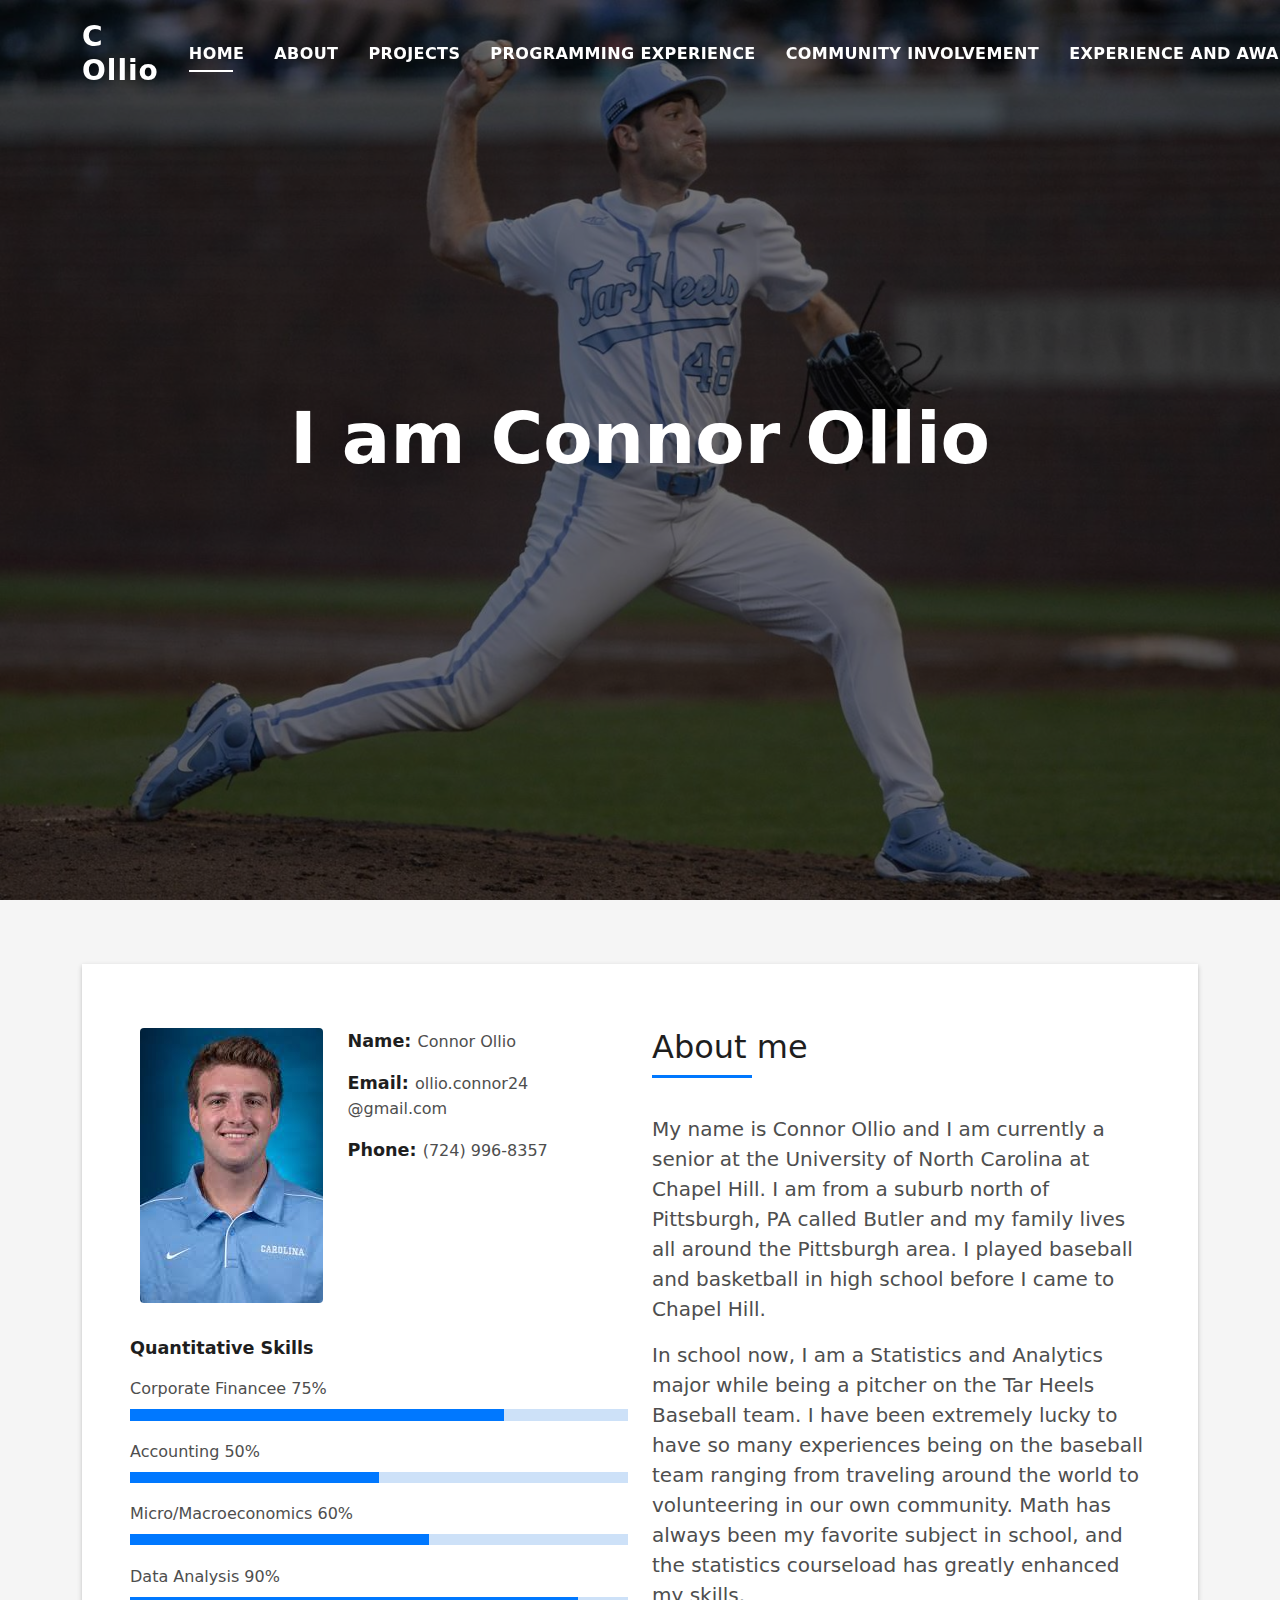
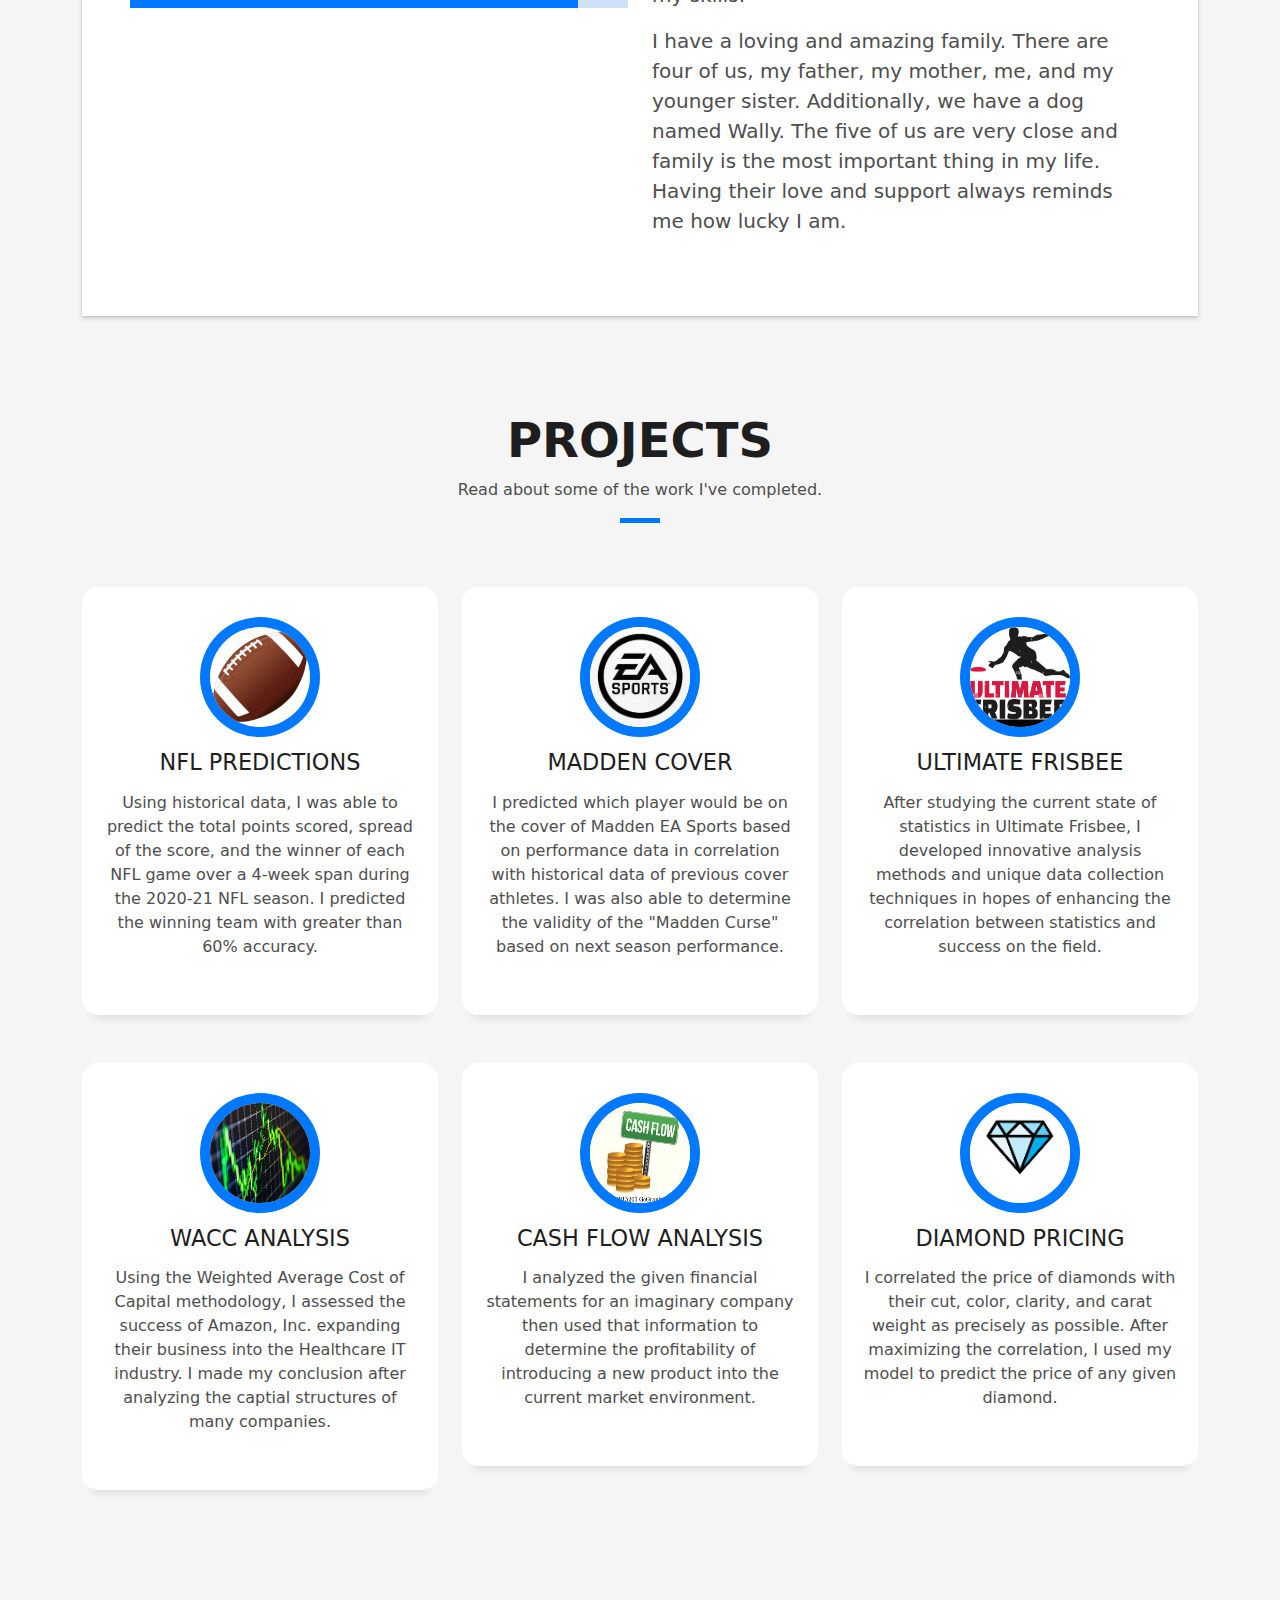
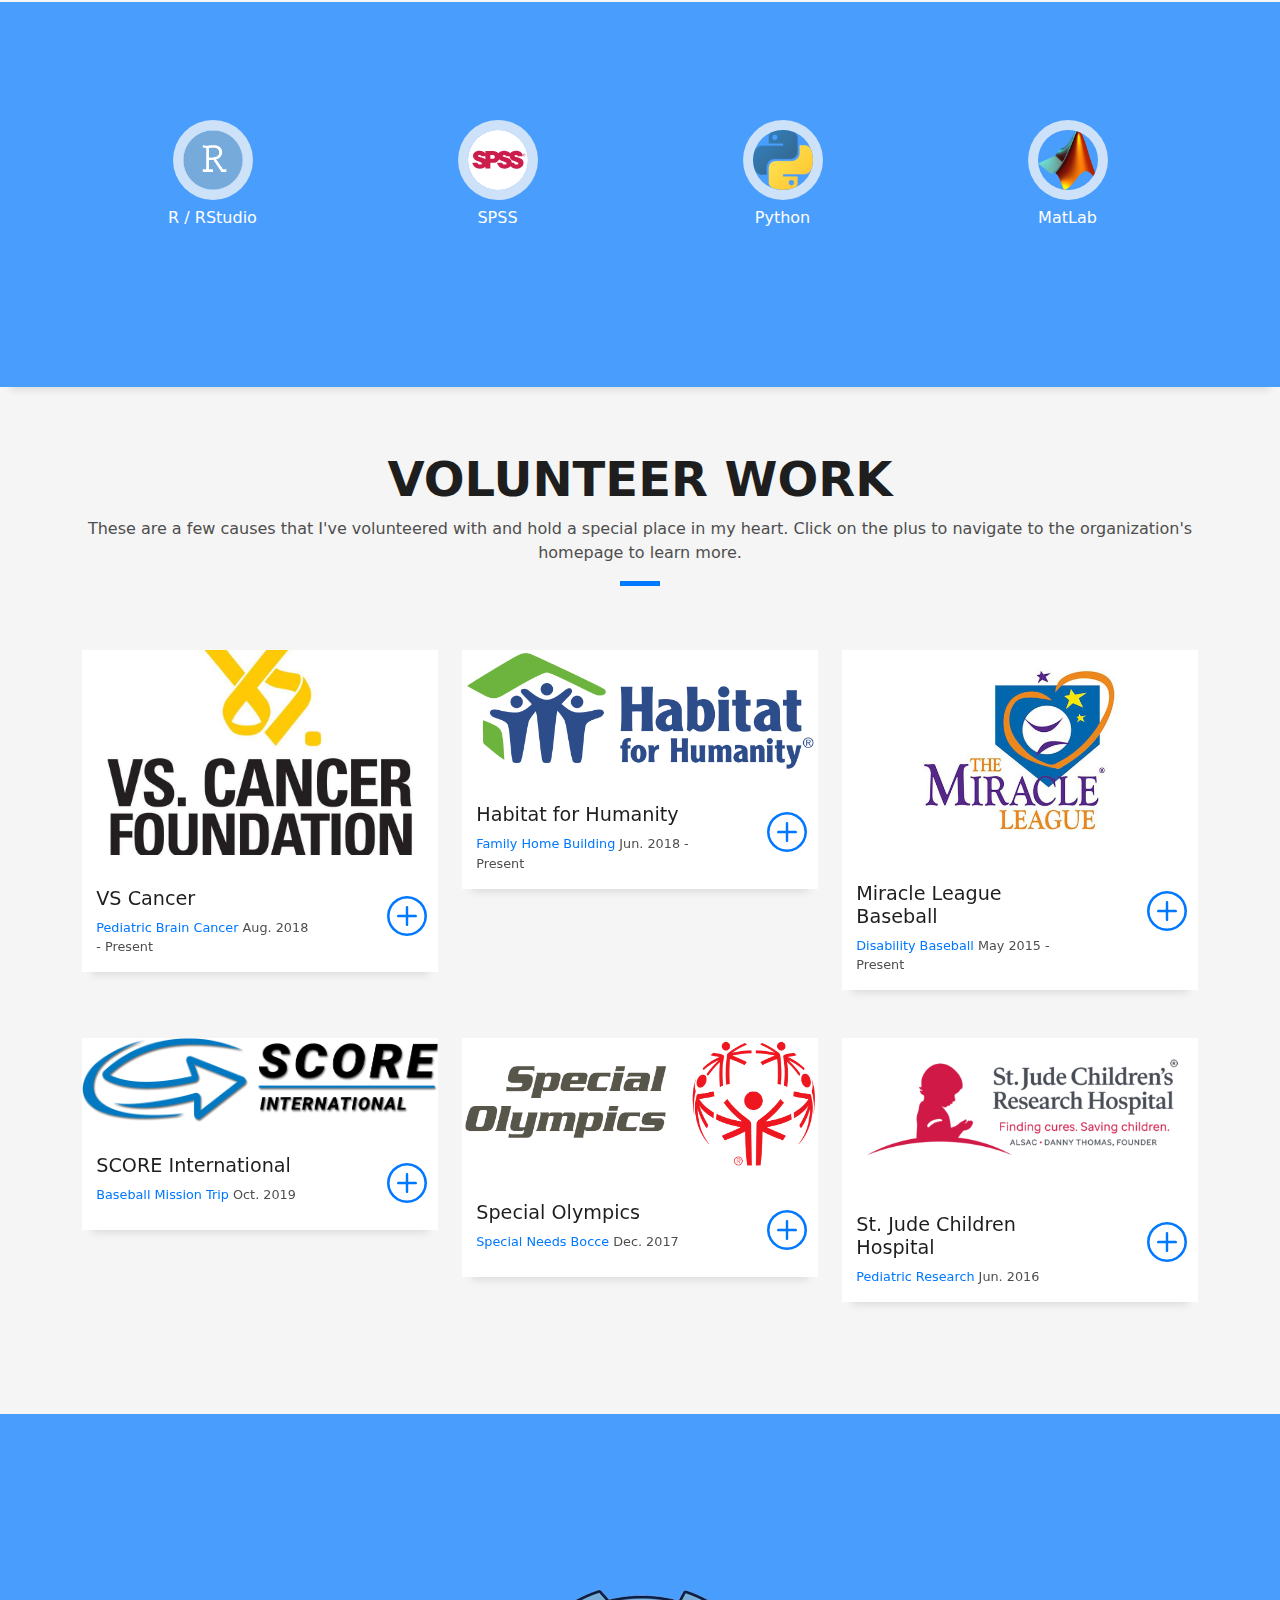
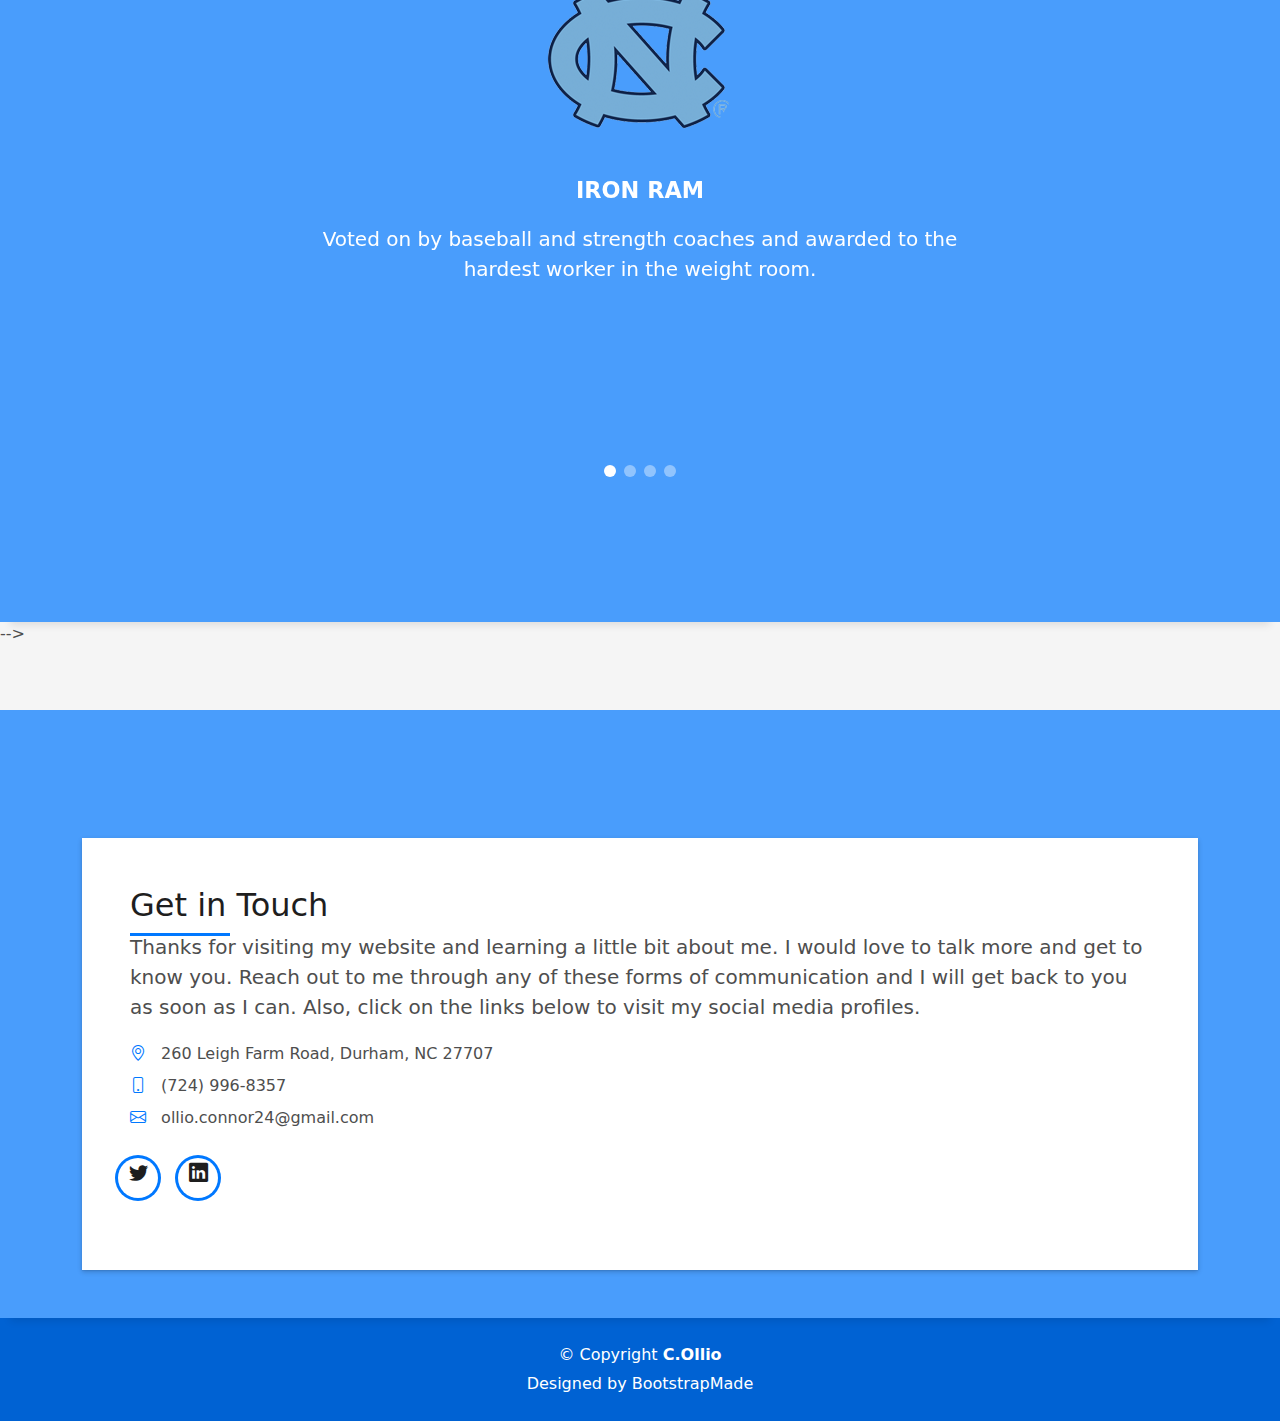
==== commit 55c6ed7e: "Update" ====
--- a/index.html
+++ b/index.html
@@ -1,294 +1,818 @@
-<!DOCTYPE HTML>
-
-
+<!DOCTYPE html>
 <html lang="en">
-	<head>
-		<!-- Global site tag (gtag.js) - Google Analytics -->
-		<script async src="https://www.googletagmanager.com/gtag/js?id=UA-179297612-1"></script>
-		<script>
-			window.dataLayer = window.dataLayer || [];
-			function gtag(){dataLayer.push(arguments);}
-			gtag('js', new Date());
-
-			gtag('config', 'UA-179297612-1');
-		</script>
-
-		<title>Connor Ollio</title>
-		<meta charset="utf-8" />
-		<link rel="stylesheet" type="text/css" href="assets/css/main.css" />
-		<link rel="stylesheet" type="text/css" href="assets/css/noscript.css" />
-	</head>
-	<body class="is-preload">
-
-		<!-- Wrapper -->
-			<div id="wrapper">
-
-				<!-- Header -->
-					<header id="header" class="alt">
-						<span class="logo"><img src="images/headshot.jpg" alt="" /></span>
-						<h1>Connor Ollio</h1>
-						<p>Learn a little bit about me.</p>
-						<p>Built by <a href="https://twitter.com/ajlkn">@ajlkn</a> for <a href="https://html5up.net">HTML5 UP</a>.</p>
-					</header>
-
-				<!--Nav-->
-					<nav id="nav">
-						<ul>
-							<li><a href="#intro" class="active">About Me</a></li>
-							<li><a href="#first">Classes</a></li>
-							<li><a href="#second">Interests</a></li>
-						</ul>
-						<ul>
-							<li><a href="#third">Task 03</a></li>
-							<li><a href='#fourth'>Task 04</a></li>
-							<li><a href='#fifth'>Task 05</a></li>
-						</ul>
-					</nav>
-
-				<!-- Main -->
-					<div id="main">
-
-						<!-- Introduction -->
-							<section id="intro" class="main">
-								<div class="spotlight">
-									<div class="content">
-										<h2>About Me</h2>
-										<p>Hello, my name is Connor Ollio. I am currently an undergraduate at the University of North Carolina - Chapel Hill.
-										I am a Statistics and Analytics Major, and I am a pitcher on the Tar Heels baseball team.</p>
-										<ul class="actions">
-											<li><a href="aboutme.html" class="button">Learn More</a></li>
-										</ul>
-									</div>
-									<span class="image"><img src="images/oldwell.jpg" alt="" /></span>
-								</div>
-							</section>
-
-						<!-- First Section -->
-							<section id="first" class="main special">
-								<header class="major">
-									<h2>Classes</h2>
-								</header>
-								<ul class="features">
-									<li>
-										<span class="image"><img src="images/computer.jpg" alt="" /></span>
-										<h3>INLS 161</h3>
-										<p>INLS 161 is called Tools for Information Literacy. This class is teaching me how to build this very website. </p>
-									</li>
-									<li>
-										<span class="image"><img src="images/stochasticmodeling.jpg" alt="" /></span>
-										<h3>STOR 455</h3>
-										<p>Stochastic Modeling is the name of STOR 455. It is one of the statistics classes required for my major.</p>
-									</li>
-									<li>
-										<span class="image"><img src="images/analytics.jpg" alt="" /></span>
-										<h3>EXSS 327</h3>
-										<p>My two favorite things collide in EXSS 327...sports and statistics. It is called Predictive Analytics in Sports.</p>
-									</li>
-								</ul>
-								<ul class="features">
-									<li>
-										<span class="image"><img src="images/actuary.jpg" alt="" /></span>
-										<h3>STOR 471</h3>
-										<p>STOR 471 is another statistics class required for my major. It is called Long Term Actuarial Models.
-										I am learning how to become an actuary.</p>
-									</li>
-									<li>
-										<span class="image"><img src="images/americanflag.png" alt="" /></span>
-										<h3>PWAD 238</h3>
-										<p>The American Revolution was so much more than just a war. PWAD 238 is simply an elective but it sure is interesting.</p>
-									</li>
-								</ul>
-								<footer class="major">
-									<ul class="actions special">
-										<li><a href="classes.html" class="button">Learn More</a></li>
-									</ul>
-								</footer>
-							</section>
-
-						<!-- Second Section -->
-							<section id="second" class="main special">
-								<header class="major">
-									<h2>Interests</h2>
-									<!-- <p>Donec imperdiet consequat consequat. Suspendisse feugiat congue<br />
-									posuere. Nulla massa urna, fermentum eget quam aliquet.</p> -->
-								</header>
-								<ul class="statistics">
-									<li class="style1">
-										<!-- <span class="image"><img src="images/sportsballs.jpg" width="100" height="80" alt="" /></span> -->
-										<img onmouseover="bigImg(this)" onmouseout="normalImg(this)" src="images/sportsballs.jpg" alt="" >
-										<script>
-										function bigImg(x) {
-										  x.style.height = "80px";
-										  x.style.width = "100px";
-										}
-
-										function normalImg(x) {
-										  x.style.height = "40px";
-										  x.style.width = "50px";
-										}
-										</script>
-										<strong>Sports</strong>
-									</li>
-									<li class="style1">
-										<img onmouseover="bigImg(this)" onmouseout="normalImg(this)" src="images/food.jpg" alt="" >
-										<script>
-										function bigImg(x) {
-										  x.style.height = "80px";
-										  x.style.width = "100px";
-										}
-
-										function normalImg(x) {
-										  x.style.height = "40px";
-										  x.style.width = "50px";
-										}
-										</script>
-										<strong>Food</strong>
-									</li>
-									<li class="style1">
-										<img onmouseover="bigImg(this)" onmouseout="normalImg(this)" src="images/movies.png" alt="" >
-										<script>
-										function bigImg(x) {
-										  x.style.height = "80px";
-										  x.style.width = "100px";
-										}
-
-										function normalImg(x) {
-										  x.style.height = "40px";
-										  x.style.width = "50px";
-										}
-										</script>
-										<strong>Movies</strong>
-									</li>
-									<li class="style1">
-										<img onmouseover="bigImg(this)" onmouseout="normalImg(this)" src="images/travel.jpg" alt="" >
-										<script>
-										function bigImg(x) {
-										  x.style.height = "80px";
-										  x.style.width = "100px";
-										}
-
-										function normalImg(x) {
-										  x.style.height = "40px";
-										  x.style.width = "50px";
-										}
-										</script>
-										<strong>Travel</strong>
-									</li>
-								</ul>
-								<p class="content">My mom always claims that I was born with a ball in my hand. For as long as I can remember, I have always played sports.
-								Sports have given me so many opportunities and experiences throughout my childhood and early adult life. Experiences ranging from traveling across the country playing baseball
-								to having a makeshift Thanksgiving Dinner with basketball teams, the memories are overwhelming. To learn more about my favorite movies, food, and places I've come across click the 
-								button below.</p>
-								<footer class="major">
-									<ul class="actions special">
-										<li><a href="interests.html" class="button">Learn More</a></li>
-									</ul>
-								</footer>
-							</section>
-
-						<!-- Third Section -->
-							<section id="third" class="main special">
-								<header class="major">
-									<h2>Task 03</h2>
-									<p>Document Markup</p>
-								</header>
-								<footer class="major">
-									<ul class="actions special">
-										<li><a href="task03.html" class="button">Learn More</a></li>
-									</ul>
-								</footer>
-							</section>
-							
-						<!-- Fourth Section -->
-							<section id="fourth" class="main special">
-								<header class="major">
-									<h2>Task 04</h2>
-									<p>Working with Data</p>
-								</header>
-								<footer class="major">
-									<ul class="actions special">
-										<li><a href="task04.html" class="button">Learn More</a></li>
-									</ul>
-								</footer>
-							</section>
-														
-						<!-- Fifth Section -->
-							<section id="fifth" class="main special">
-								<header class="major">
-									<h2>Task 05</h2>
-									<p>Coming Soon.</p>
-								</header>
-								<footer class="major">
-									<ul class="actions special">
-										<li><a href="task05.html" class="button">Learn More</a></li>
-									</ul>
-								</footer>
-							</section>
-
-					</div>
-
-				<!-- Footer -->
-					<footer id="footer">
-						<section>
-							<h2>Contact</h2>
-							<dl class="alt">
-								<dt>Address</dt>
-								<dd>310 South Road &bull; Chapel Hill, NC 27514 &bull; USA</dd>
-								<dt>Phone</dt>
-								<dd>(919) 962-2211</dd>
-								<dt>Email</dt>
-								<dd class="image"><img src="images/email.png" alt="" /></dd>
-							</dl>
-						</section>
-						<p class="copyright">&copy; C.Ollio. Design: <a href="https://html5up.net">HTML5 UP</a>.</p>
-						<script>var year = new Date();document.write(year.getFullYear());</script> | 
-						Last Updated on
-						<script>
-							<!-- Display Date -->
-							<!-- This script and many more are available free online at -->
-							<!-- The JavaScript Source!! http://javascript.internet.com -->
-							<!-- Begin
-								var days = new Array(8);
-								days[1] = "Sunday";
-								days[2] = "Monday";
-								days[3] = "Tuesday";
-								days[4] = "Wednesday";
-								days[5] = "Thursday";
-								days[6] = "Friday";
-								days[7] = "Saturday";
-								var months = new Array(13);
-								months[1] = "January";
-								months[2] = "February";
-								months[3] = "March";
-								months[4] = "April";
-								months[5] = "May";
-								months[6] = "June";
-								months[7] = "July";
-								months[8] = "August";
-								months[9] = "September";
-								months[10] = "October";
-								months[11] = "November";
-								months[12] = "December";
-								var dateObj = new Date(document.lastModified)
-								var wday = days[dateObj.getDay() + 1]
-								var lmonth = months[dateObj.getMonth() + 1]
-								var date = dateObj.getDate()
-								var fyear = dateObj.getYear()
-								if (fyear < 2000) fyear = fyear + 1900
-								document.write("" + wday + ", " + date + " " + lmonth + " " + fyear)
-							// End -->
-						</script> 
-					</footer>
+
+<head>
+  <meta charset="utf-8">
+  <meta content="width=device-width, initial-scale=1.0" name="viewport">
+
+  <title>Connor Ollio</title>
+  <meta content="" name="description">
+  <meta content="" name="keywords">
+
+  <!-- Favicons -->
+  <link href="assets/img/block-letter-c.jpg" rel="icon">
+  <link href="assets/img/apple-touch-icon.png" rel="apple-touch-icon">
+
+  <!-- Vendor CSS Files -->
+  <link href="assets/vendor/bootstrap/css/bootstrap.min.css" rel="stylesheet">
+  <link href="assets/vendor/bootstrap-icons/bootstrap-icons.css" rel="stylesheet">
+  <link href="assets/vendor/glightbox/css/glightbox.min.css" rel="stylesheet">
+  <link href="assets/vendor/swiper/swiper-bundle.min.css" rel="stylesheet">
+
+  <!-- Template Main CSS File -->
+  <link href="assets/css/style.css" rel="stylesheet">
+
+  <!-- =======================================================
+  * Template Name: DevFolio - v4.7.1
+  * Template URL: https://bootstrapmade.com/devfolio-bootstrap-portfolio-html-template/
+  * Author: BootstrapMade.com
+  * License: https://bootstrapmade.com/license/
+  ======================================================== -->
+</head>
+
+<body>
+
+  <!-- ======= Header ======= -->
+  <header id="header" class="fixed-top">
+    <div class="container d-flex align-items-center justify-content-between">
+
+      <h1 class="logo"><a href="index.html">C Ollio</a></h1>
+      <!-- Uncomment below if you prefer to use an image logo -->
+      <!-- <a href="index.html" class="logo"><img src="assets/img/logo.png" alt="" class="img-fluid"></a>-->
+
+      <nav id="navbar" class="navbar">
+        <ul>
+          <li><a class="nav-link scrollto active" href="#hero">Home</a></li>
+          <li><a class="nav-link scrollto" href="#about">About</a></li>
+          <li><a class="nav-link scrollto" href="#services">Projects</a></li>
+          <li><a class="nav-link scrollto" href="#counter">Programming Experience</a></li>
+          <li><a class="nav-link scrollto" href="#work">Community Involvement</a></li>
+          <li><a class="nav-link scrollto" href="#experience">Experience and Awards</a></li>
+          <!-- <li><a class="nav-link scrollto" href="#blog">Blog</a></li> -->
+          <!-- <li class="dropdown"><a href="#"><span>Drop Down</span> <i class="bi bi-chevron-down"></i></a> -->
+            <!-- <ul> -->
+              <!-- <li><a href="#">Drop Down 1</a></li> -->
+              <!-- <li class="dropdown"><a href="#"><span>Deep Drop Down</span> <i class="bi bi-chevron-right"></i></a> -->
+                <!-- <ul> -->
+                  <!-- <li><a href="#">Deep Drop Down 1</a></li> -->
+                  <!-- <li><a href="#">Deep Drop Down 2</a></li> -->
+                  <!-- <li><a href="#">Deep Drop Down 3</a></li> -->
+                  <!-- <li><a href="#">Deep Drop Down 4</a></li> -->
+                  <!-- <li><a href="#">Deep Drop Down 5</a></li> -->
+                <!-- </ul> -->
+              <!-- </li> -->
+              <!-- <li><a href="#">Drop Down 2</a></li> -->
+              <!-- <li><a href="#">Drop Down 3</a></li> -->
+              <!-- <li><a href="#">Drop Down 4</a></li> -->
+            <!-- </ul> -->
+          <!-- </li> -->
+          <li><a class="nav-link scrollto" href="#contact">Contact</a></li>
+        </ul>
+        <i class="bi bi-list mobile-nav-toggle"></i>
+      </nav><!-- .navbar -->
+
+    </div>
+  </header><!-- End Header -->
+
+  <!-- ======= Hero Section ======= -->
+  <div id="hero" class="hero route bg-image" style="background-image: url(assets/img/connor-ollio.jpg)">
+    <div class="overlay-itro"></div>
+    <div class="hero-content display-table">
+      <div class="table-cell">
+        <div class="container">
+          <!--<p class="display-6 color-d">Hello, world!</p>-->
+          <h1 class="hero-title mb-4">I am Connor Ollio</h1>
+          <!-- <p class="hero-subtitle"><span class="typed" data-typed-items="Son, Brother, Baseball Player, Statistician"></span></p> -->
+          <!-- <p class="pt-3"><a class="btn btn-primary btn js-scroll px-4" href="#about" role="button">Learn More</a></p> -->
+        </div>
+      </div>
+    </div>
+  </div><!-- End Hero Section -->
+
+  <main id="main">
+
+    <!-- ======= About Section ======= -->
+    <section id="about" class="about-mf sect-pt4 route">
+      <div class="container">
+        <div class="row">
+          <div class="col-sm-12">
+            <div class="box-shadow-full">
+              <div class="row">
+                <div class="col-md-6">
+                  <div class="row">
+                    <div class="col-sm-6 col-md-5">
+                      <div class="about-img">
+                        <img src="assets/img/headshot.jpg" class="img-fluid rounded b-shadow-a" alt="">
+                      </div>
+                    </div>
+                    <div class="col-sm-6 col-md-7">
+                      <div class="about-info">
+                        <p><span class="title-s">Name: </span> <span>Connor Ollio</span></p>
+                        <!-- <p><span class="title-s">Profile: </span> <span>full stack developer</span></p> -->
+                        <p><span class="title-s">Email: </span> <span>ollio.connor24 @gmail.com</span></p>
+                        <p><span class="title-s">Phone: </span> <span>(724) 996-8357</span></p>
+                      </div>
+                    </div>
+                  </div>
+                  <div class="skill-mf">
+                    <p class="title-s">Quantitative Skills</p>
+                    <span>Corporate Financee</span> <span class="pull-right">75%</span>
+                    <div class="progress">
+                      <div class="progress-bar" role="progressbar" style="width: 75%;" aria-valuenow="75" aria-valuemin="0" aria-valuemax="100"></div>
+                    </div>
+                    <span>Accounting</span> <span class="pull-right">50%</span>
+                    <div class="progress">
+                      <div class="progress-bar" role="progressbar" style="width: 50%" aria-valuenow="50" aria-valuemin="0" aria-valuemax="100"></div>
+                    </div>
+                    <span>Micro/Macroeconomics</span> <span class="pull-right">60%</span>
+                    <div class="progress">
+                      <div class="progress-bar" role="progressbar" style="width: 60%" aria-valuenow="60" aria-valuemin="0" aria-valuemax="100"></div>
+                    </div>
+                    <span>Data Analysis</span> <span class="pull-right">90%</span>
+                    <div class="progress">
+                      <div class="progress-bar" role="progressbar" style="width: 90%" aria-valuenow="90" aria-valuemin="0" aria-valuemax="100"></div>
+                    </div>
+                  </div>
+                </div>
+                <div class="col-md-6">
+                  <div class="about-me pt-4 pt-md-0">
+                    <div class="title-box-2">
+                      <h5 class="title-left">
+                        About me
+                      </h5>
+                    </div>
+                    <p class="lead">
+                      My name is Connor Ollio and I am currently a senior at the University of North Carolina at 
+					  Chapel Hill. I am from a suburb north of Pittsburgh, PA called Butler and my family lives all around
+					  the Pittsburgh area. I played baseball and basketball in high school before I came to Chapel Hill.
+                    </p>
+                    <p class="lead">
+                      In school now, I am a Statistics and Analytics major while being a pitcher on the Tar Heels Baseball
+					  team. I have been extremely lucky to have so many experiences being on the baseball team ranging from 
+					  traveling around the world to volunteering in our own community. Math has always been my favorite subject 
+					  in school, and the statistics courseload has greatly enhanced my skills.
+                    </p>
+                    <p class="lead">
+                      I have a loving and amazing family. There are four of us, my father, my mother, me, and my younger sister. 
+					  Additionally, we have a dog named Wally. The five of us are very close and family is the most important thing
+					  in my life. Having their love and support always reminds me how lucky I am. 
+                    </p>
+                  </div>
+                </div>
+              </div>
+            </div>
+          </div>
+        </div>
+      </div>
+    </section><!-- End About Section -->
+
+    <!-- ======= Projects Section ======= -->
+    <section id="services" class="services-mf pt-5 route">
+      <div class="container">
+        <div class="row">
+          <div class="col-sm-12">
+            <div class="title-box text-center">
+              <h3 class="title-a">
+                Projects
+              </h3>
+              <p class="subtitle-a">
+                Read about some of the work I've completed.
+              </p>
+              <div class="line-mf"></div>
+            </div>
+          </div>
+        </div>
+        <div class="row">
+          <div class="col-md-4">
+            <div class="service-box">
+              <div class="service-ico">
+                <img src="assets/img/football.png" alt="" class="ico-circle">
+              </div>
+              <div class="service-content">
+                <h2 class="s-title">NFL Predictions</h2>
+                <p class="s-description text-center">
+                  Using historical data, I was able to predict the total points scored, spread of the score,
+				  and the winner of each NFL game over a 4-week span during the 2020-21 NFL season. I predicted the winning team 
+				  with greater than 60% accuracy.
+                </p>
+              </div>
+            </div>
+          </div>
+          <div class="col-md-4">
+            <div class="service-box">
+              <div class="service-ico">
+                <img src="assets/img/ea-sports.jpg" alt="" class="ico-circle">
+              </div>
+              <div class="service-content">
+                <h2 class="s-title">Madden Cover</h2>
+                <p class="s-description text-center">
+                  I predicted which player would be on the cover of Madden EA Sports based on performance data
+				  in correlation with historical data of previous cover athletes. I was also able to determine the validity
+				  of the "Madden Curse" based on next season performance.
+                </p>
+              </div>
+            </div>
+          </div>
+          <div class="col-md-4">
+            <div class="service-box">
+              <div class="service-ico">
+                <img src="assets/img/ultimate-frisbee.jpg" alt="" class="ico-circle">
+              </div>
+              <div class="service-content">
+                <h2 class="s-title">Ultimate Frisbee</h2>
+                <p class="s-description text-center">
+                  After studying the current state of statistics in Ultimate Frisbee, I developed innovative analysis methods
+				  and unique data collection techniques in hopes of enhancing the correlation between statistics and success on the field.
+                </p>
+              </div>
+            </div>
+          </div>
+          <div class="col-md-4">
+            <div class="service-box">
+              <div class="service-ico">
+                <img src="assets/img/wacc.avif" alt="" class="ico-circle">
+              </div>
+              <div class="service-content">
+                <h2 class="s-title">WACC Analysis</h2>
+                <p class="s-description text-center">
+                  Using the Weighted Average Cost of Capital methodology, I assessed the success of Amazon, Inc.  
+				  expanding their business into the Healthcare IT industry. I made my conclusion after analyzing the captial structures of many companies.
+                </p>
+              </div>
+            </div>
+          </div>
+          <div class="col-md-4">
+            <div class="service-box">
+              <div class="service-ico">
+                <img src="assets/img/cash-flow.jpg" alt="" class="ico-circle">
+              </div>
+              <div class="service-content">
+                <h2 class="s-title">Cash Flow Analysis</h2>
+                <p class="s-description text-center">
+                  I analyzed the given financial statements for an imaginary company then used that information to determine the 
+				  profitability of introducing a new product into the current market environment. 
+                </p>
+              </div>
+            </div>
+          </div>
+          <div class="col-md-4">
+            <div class="service-box">
+              <div class="service-ico">
+                <img src="assets/img/diamond.png" alt="" class="ico-circle">
+              </div>
+              <div class="service-content">
+                <h2 class="s-title">Diamond Pricing</h2>
+                <p class="s-description text-center">
+                  I correlated the price of diamonds with their cut, color, clarity, and carat weight as precisely as possible. After 
+				  maximizing the correlation, I used my model to predict the price of any given diamond. 
+                </p>
+              </div>
+            </div>
+          </div>
+        </div>
+      </div>
+    </section><!-- End Services Section -->
+
+    <!-- ======= Counter Section ======= -->
+   <section id="counter" class="portfolio-mf sect-pt4 route">
+   <div class="section-counter paralax-mf bg-image" style="background-image: url(assets/img/hanes-hall.jpg)">
+	  <div class="overlay-mf"></div>
+	  <div class="container position-relative">
+        <div class="row">
+          <div class="col-sm-3 col-lg-3">
+            <div class="counter-box counter-box pt-4 pt-md-0">
+              <div class="counter-ico">
+                <img src="assets/img/r-studio.png" alt="" class="ico-circle">
+              </div>
+              <div class="counter-num">
+                <!-- <p data-purecounter-start="0" data-purecounter-end="" data-purecounter-duration="1" class="counter purecounter"></p> -->
+                <span class="counter-text">R / RStudio</span>
+              </div>
+            </div>
+          </div>
+          <div class="col-sm-3 col-lg-3">
+            <div class="counter-box pt-4 pt-md-0">
+              <div class="counter-ico">
+                <img src="assets/img/spss.svg" alt="" class="ico-circle">
+              </div>
+              <div class="counter-num">
+                <!-- <p data-purecounter-start="0" data-purecounter-end="25" data-purecounter-duration="1" class="counter purecounter"></p> -->
+                <span class="counter-text">SPSS</span>
+              </div>
+            </div>
+          </div>
+          <div class="col-sm-3 col-lg-3">
+            <div class="counter-box pt-4 pt-md-0">
+              <div class="counter-ico">
+                <img src="assets/img/python.png" alt="" class="ico-circle">
+              </div>
+              <div class="counter-num">
+                <!-- <p data-purecounter-start="0" data-purecounter-end="550" data-purecounter-duration="1" class="counter purecounter"></p> -->
+                <span class="counter-text">Python</span>
+              </div>
+            </div>
+          </div>
+          <div class="col-sm-3 col-lg-3">
+            <div class="counter-box pt-4 pt-md-0">
+              <div class="counter-ico">
+                <img src="assets/img/matlab.png" alt="" class="ico-circle">
+              </div>
+              <div class="counter-num">
+                <!-- <p data-purecounter-start="0" data-purecounter-end="48" data-purecounter-duration="1" class="counter purecounter"></p> -->
+                <span class="counter-text">MatLab</span>
+              </div>
+            </div>
+          </div>
+        </div>
+      </div>
+    </div><!-- End Counter Section -->
+
+    <!-- ======= Volunteer Section ======= -->
+    <section id="work" class="portfolio-mf sect-pt4 route">
+      <div class="container">
+        <div class="row">
+          <div class="col-sm-12">
+            <div class="title-box text-center">
+              <h3 class="title-a">
+                Volunteer Work
+              </h3>
+              <p class="subtitle-a">
+                These are a few causes that I've volunteered with and hold a special place in my heart.
+				Click on the plus to navigate to the organization's homepage to learn more.
+              </p>
+              <div class="line-mf"></div>
+            </div>
+          </div>
+        </div>
+        <div class="row">
+          <div class="col-md-4">
+            <div class="work-box">
+              <a href="assets/img/work-1.jpg" data-gallery="portfolioGallery" class="portfolio-lightbox">
+                <div class="work-img">
+                  <img src="assets/img/vs_cancer.jpg" alt="" class="img-fluid">
+                </div>
+              </a>
+              <div class="work-content">
+                <div class="row">
+                  <div class="col-sm-8">
+                    <h2 class="w-title">VS Cancer</h2>
+                    <div class="w-more">
+                      <span class="w-ctegory">Pediatric Brain Cancer</span>  <span class="w-date">Aug. 2018 - Present</span>
+                    </div>
+                  </div>
+                  <div class="col-sm-4">
+                    <div class="w-like">
+                      <a href="http://www.vs-cancer.org/"> <span class="bi bi-plus-circle"></span></a>
+                    </div>
+                  </div>
+                </div>
+              </div>
+            </div>
+          </div>
+          <div class="col-md-4">
+            <div class="work-box">
+              <a href="assets/img/work-2.jpg" data-gallery="portfolioGallery" class="portfolio-lightbox">
+                <div class="work-img">
+                  <img src="assets/img/habitat-for-humanity.png" alt="" class="img-fluid">
+                </div>
+              </a>
+              <div class="work-content">
+                <div class="row">
+                  <div class="col-sm-8">
+                    <h2 class="w-title">Habitat for Humanity</h2>
+                    <div class="w-more">
+                      <span class="w-ctegory">Family Home Building</span> <span class="w-date">Jun. 2018 - Present</span>
+                    </div>
+                  </div>
+                  <div class="col-sm-4">
+                    <div class="w-like">
+                      <a href="https://www.habitat.org/"> <span class="bi bi-plus-circle"></span></a>
+                    </div>
+                  </div>
+                </div>
+              </div>
+            </div>
+          </div>
+          <div class="col-md-4">
+            <div class="work-box">
+              <a href="assets/img/work-3.jpg" data-gallery="portfolioGallery" class="portfolio-lightbox">
+                <div class="work-img">
+                  <img src="assets/img/miracle-league.jpg" alt="" class="img-fluid">
+                </div>
+              </a>
+              <div class="work-content">
+                <div class="row">
+                  <div class="col-sm-8">
+                    <h2 class="w-title">Miracle League Baseball</h2>
+                    <div class="w-more">
+                      <span class="w-ctegory">Disability Baseball</span> <span class="w-date">May 2015 - Present</span>
+                    </div>
+                  </div>
+                  <div class="col-sm-4">
+                    <div class="w-like">
+                      <a href="https://www.miracleleague.com/"> <span class="bi bi-plus-circle"></span></a>
+                    </div>
+                  </div>
+                </div>
+              </div>
+            </div>
+          </div>
+          <div class="col-md-4">
+            <div class="work-box">
+              <a href="assets/img/work-4.jpg" data-gallery="portfolioGallery" class="portfolio-lightbox">
+                <div class="work-img">
+                  <img src="assets/img/score-intl.svg" alt="" class="img-fluid">
+                </div>
+              </a>
+              <div class="work-content">
+                <div class="row">
+                  <div class="col-sm-8">
+                    <h2 class="w-title">SCORE International</h2>
+                    <div class="w-more">
+                      <span class="w-ctegory">Baseball Mission Trip</span>  <span class="w-date">Oct. 2019</span>
+                    </div>
+                  </div>
+                  <div class="col-sm-4">
+                    <div class="w-like">
+                      <a href="http://www.scorebaseball.org/"> <span class="bi bi-plus-circle"></span></a>
+                    </div>
+                  </div>
+                </div>
+              </div>
+            </div>
+          </div>
+          <div class="col-md-4">
+            <div class="work-box">
+              <a href="assets/img/work-5.jpg" data-gallery="portfolioGallery" class="portfolio-lightbox">
+                <div class="work-img">
+                  <img src="assets/img/special-olympics.png" alt="" class="img-fluid">
+                </div>
+              </a>
+              <div class="work-content">
+                <div class="row">
+                  <div class="col-sm-8">
+                    <h2 class="w-title">Special Olympics</h2>
+                    <div class="w-more">
+                      <span class="w-ctegory">Special Needs Bocce</span>  <span class="w-date">Dec. 2017</span>
+                    </div>
+                  </div>
+                  <div class="col-sm-4">
+                    <div class="w-like">
+                      <a href="https://www.specialolympics.org/"> <span class="bi bi-plus-circle"></span></a>
+                    </div>
+                  </div>
+                </div>
+              </div>
+            </div>
+          </div>
+          <div class="col-md-4">
+            <div class="work-box">
+              <a href="assets/img/work-6.jpg" data-gallery="portfolioGallery" class="portfolio-lightbox">
+                <div class="work-img">
+                  <img src="assets/img/st-jude.png" alt="" class="img-fluid">
+                </div>
+              </a>
+              <div class="work-content">
+                <div class="row">
+                  <div class="col-sm-8">
+                    <h2 class="w-title">St. Jude Children Hospital</h2>
+                    <div class="w-more">
+                      <span class="w-ctegory">Pediatric Research</span>  <span class="w-date">Jun. 2016</span>
+                    </div>
+                  </div>
+                  <div class="col-sm-4">
+                    <div class="w-like">
+                      <a href="https://www.stjude.org/"> <span class="bi bi-plus-circle"></span></a>
+                    </div>
+                  </div>
+                </div>
+              </div>
+            </div>
+          </div>
+
+        </div>
+      </div>
+    </section><!-- End Portfolio Section -->
+
+    <!-- ======= Testimonials Section ======= -->
+    <section id="experience" class="portfolio-mf sect-pt4 route">
+    <div class="testimonials paralax-mf bg-image" style="background-image: url(assets/img/boshamer.jpg)">
+      <div class="overlay-mf"></div>
+      <div class="container">
+        <div class="row">
+          <div class="col-md-12">
+
+            <div class="testimonials-slider swiper" data-aos="fade-up" data-aos-delay="100">
+              <div class="swiper-wrapper">
+
+                <div class="swiper-slide">
+                  <div class="testimonial-box">
+                    <div class="author-test">
+                      <img src="assets/img/unc-logo.png" alt="" class="rounded-circle b-shadow-a">
+                      <span class="author">Iron Ram</span>
+                    </div>
+                    <div class="content-test">
+                      <p class="description lead">
+                        Voted on by baseball and strength coaches and awarded to the hardest worker in the
+						weight room.
+                      </p>
+                    </div>
+                  </div>
+                </div><!-- End testimonial item -->
+
+                <div class="swiper-slide">
+                  <div class="testimonial-box">
+                    <div class="author-test">
+                      <img src="assets/img/graduation-cap.png" alt="" class="rounded-circle b-shadow-a">
+                      <span class="author">ACC Academic Honor Roll </span>
+                    </div>
+                    <div class="content-test">
+                      <p class="description lead">
+                        Qualified for the ACC Academic Honor Roll during both the 2020 and 2021 seasons by registering
+						a GPA above 3.0 for the full academic year.
+                      </p>
+                    </div>
+                  </div>
+                </div><!-- End testimonial item -->
+				
+				<div class="swiper-slide">
+                  <div class="testimonial-box">
+                    <div class="author-test">
+                      <img src="assets/img/leadership-academy.jpg" alt="" class="rounded-circle b-shadow-a">
+                      <span class="author">Richard A. Baddour Carolina Leadership Academy</span>
+                    </div>
+                    <div class="content-test">
+                      <p class="description lead">
+                        Program to enhance leadership, communication, and networking skills in a group setting
+						with other student athletes. Completed up through the "Carolina Navigate" level.
+                      </p>
+                    </div>
+                  </div>
+                </div><!-- End testimonial item -->
+				
+				<div class="swiper-slide">
+                  <div class="testimonial-box">
+                    <div class="author-test">
+                      <img src="assets/img/bloomberg.jpg" alt="" class="rounded-circle b-shadow-a">
+                      <span class="author">Bloomberg Market Concepts</span>
+                    </div>
+                    <div class="content-test">
+                      <p class="description lead">
+                        Completed certification in the Bloomberg Markets Terminal during completion of Corporate
+						Finance course. Certificate available upon request. 
+                      </p>
+                    </div>
+                  </div>
+                </div><!-- End testimonial item -->
+              </div>
+				<div class="swiper-pagination"></div>
 			</div>
 
-		<!-- Scripts -->
-			<script src="assets/js/jquery.min.js"></script>
-			<script src="assets/js/jquery.scrollex.min.js"></script>
-			<script src="assets/js/jquery.scrolly.min.js"></script>
-			<script src="assets/js/browser.min.js"></script>
-			<script src="assets/js/breakpoints.min.js"></script>
-			<script src="assets/js/util.js"></script>
-			<script src="assets/js/main.js"></script>
-
-	</body>
+            <!-- <div id="testimonial-mf" class="owl-carousel owl-theme">
+          
+        </div> -->
+          </div>
+        </div>
+      </div>
+    </div><!-- End Testimonials Section -->
+
+    <!-- ======= Blog Section ======= -->
+    <!-- <section id="blog" class="blog-mf sect-pt4 route"> -->
+      <!-- <div class="container"> -->
+        <!-- <div class="row"> -->
+          <!-- <div class="col-sm-12"> -->
+            <!-- <div class="title-box text-center"> -->
+              <!-- <h3 class="title-a"> -->
+                <!-- Blog -->
+              <!-- </h3> -->
+              <!-- <p class="subtitle-a"> -->
+                <!-- Lorem ipsum, dolor sit amet consectetur adipisicing elit. -->
+              <!-- </p> -->
+              <!-- <div class="line-mf"></div> -->
+            <!-- </div> -->
+          <!-- </div> -->
+        <!-- </div> -->
+        <!-- <div class="row"> -->
+          <!-- <div class="col-md-4"> -->
+            <!-- <div class="card card-blog"> -->
+              <!-- <div class="card-img"> -->
+                <!-- <a href="blog-single.html"><img src="assets/img/post-1.jpg" alt="" class="img-fluid"></a> -->
+              <!-- </div> -->
+              <!-- <div class="card-body"> -->
+                <!-- <div class="card-category-box"> -->
+                  <!-- <div class="card-category"> -->
+                    <!-- <h6 class="category">Travel</h6> -->
+                  <!-- </div> -->
+                <!-- </div> -->
+                <!-- <h3 class="card-title"><a href="blog-single.html">See more ideas about Travel</a></h3> -->
+                <!-- <p class="card-description"> -->
+                  <!-- Proin eget tortor risus. Pellentesque in ipsum id orci porta dapibus. Praesent sapien massa, convallis -->
+                  <!-- a pellentesque nec, -->
+                  <!-- egestas non nisi. -->
+                <!-- </p> -->
+              <!-- </div> -->
+              <!-- <div class="card-footer"> -->
+                <!-- <div class="post-author"> -->
+                  <!-- <a href="#"> -->
+                    <!-- <img src="assets/img/testimonial-2.jpg" alt="" class="avatar rounded-circle"> -->
+                    <!-- <span class="author">Morgan Freeman</span> -->
+                  <!-- </a> -->
+                <!-- </div> -->
+                <!-- <div class="post-date"> -->
+                  <!-- <span class="bi bi-clock"></span> 10 min -->
+                <!-- </div> -->
+              <!-- </div> -->
+            <!-- </div> -->
+          <!-- </div> -->
+          <!-- <div class="col-md-4"> -->
+            <!-- <div class="card card-blog"> -->
+              <!-- <div class="card-img"> -->
+                <!-- <a href="blog-single.html"><img src="assets/img/post-2.jpg" alt="" class="img-fluid"></a> -->
+              <!-- </div> -->
+              <!-- <div class="card-body"> -->
+                <!-- <div class="card-category-box"> -->
+                  <!-- <div class="card-category"> -->
+                    <!-- <h6 class="category">Web Design</h6> -->
+                  <!-- </div> -->
+                <!-- </div> -->
+                <!-- <h3 class="card-title"><a href="blog-single.html">See more ideas about Travel</a></h3> -->
+                <!-- <p class="card-description"> -->
+                  <!-- Proin eget tortor risus. Pellentesque in ipsum id orci porta dapibus. Praesent sapien massa, convallis -->
+                  <!-- a pellentesque nec, -->
+                  <!-- egestas non nisi. -->
+                <!-- </p> -->
+              <!-- </div> -->
+              <!-- <div class="card-footer"> -->
+                <!-- <div class="post-author"> -->
+                  <!-- <a href="#"> -->
+                    <!-- <img src="assets/img/testimonial-2.jpg" alt="" class="avatar rounded-circle"> -->
+                    <!-- <span class="author">Morgan Freeman</span> -->
+                  <!-- </a> -->
+                <!-- </div> -->
+                <!-- <div class="post-date"> -->
+                  <!-- <span class="bi bi-clock"></span> 10 min -->
+                <!-- </div> -->
+              <!-- </div> -->
+            <!-- </div> -->
+          <!-- </div> -->
+          <!-- <div class="col-md-4"> -->
+            <!-- <div class="card card-blog"> -->
+              <!-- <div class="card-img"> -->
+                <!-- <a href="blog-single.html"><img src="assets/img/post-3.jpg" alt="" class="img-fluid"></a> -->
+              <!-- </div> -->
+              <!-- <div class="card-body"> -->
+                <!-- <div class="card-category-box"> -->
+                  <!-- <div class="card-category"> -->
+                    <!-- <h6 class="category">Web Design</h6> -->
+                  <!-- </div> -->
+                <!-- </div> -->
+                <!-- <h3 class="card-title"><a href="blog-single.html">See more ideas about Travel</a></h3> -->
+                <!-- <p class="card-description"> -->
+                  <!-- Proin eget tortor risus. Pellentesque in ipsum id orci porta dapibus. Praesent sapien massa, convallis -->
+                  <!-- a pellentesque nec, -->
+                  <!-- egestas non nisi. -->
+                <!-- </p> -->
+              <!-- </div> -->
+              <!-- <div class="card-footer"> -->
+                <!-- <div class="post-author"> -->
+                  <!-- <a href="#"> -->
+                    <!-- <img src="assets/img/testimonial-2.jpg" alt="" class="avatar rounded-circle"> -->
+                    <!-- <span class="author">Morgan Freeman</span> -->
+                  <!-- </a> -->
+                <!-- </div> -->
+                <!-- <div class="post-date"> -->
+                  <!-- <span class="bi bi-clock"></span> 10 min -->
+                <!-- </div> -->
+              <!-- </div> -->
+            <!-- </div> -->
+          <!-- </div> -->
+        <!-- </div> -->
+      <!-- </div> -->
+    <!-- </section><!-- End Blog Section --> -->
+
+    <!-- ======= Contact Section ======= -->
+    <section id="contact" class="paralax-mf footer-paralax bg-image sect-mt4 route" style="background-image: url(assets/img/bosh.jpg)">
+      <div class="overlay-mf"></div>
+      <div class="container">
+        <div class="row">
+          <div class="col-sm-12">
+            <div class="contact-mf">
+              <div id="contact" class="box-shadow-full">
+                <div class="row">
+                  <div class="col-md-6">
+                    <!-- <div class="title-box-2"> -->
+                      <!-- <h5 class="title-left"> -->
+                        <!-- Send Message Us -->
+                      <!-- </h5> -->
+                    <!-- </div> -->
+                    <!-- <div> -->
+                      <!-- <form action="forms/contact.php" method="post" role="form" class="php-email-form"> -->
+                        <!-- <div class="row"> -->
+                          <!-- <div class="col-md-12 mb-3"> -->
+                            <!-- <div class="form-group"> -->
+                              <!-- <input type="text" name="name" class="form-control" id="name" placeholder="Your Name" required> -->
+                            <!-- </div> -->
+                          <!-- </div> -->
+                          <!-- <div class="col-md-12 mb-3"> -->
+                            <!-- <div class="form-group"> -->
+                              <!-- <input type="email" class="form-control" name="email" id="email" placeholder="Your Email" required> -->
+                            <!-- </div> -->
+                          <!-- </div> -->
+                          <!-- <div class="col-md-12 mb-3"> -->
+                            <!-- <div class="form-group"> -->
+                              <!-- <input type="text" class="form-control" name="subject" id="subject" placeholder="Subject" required> -->
+                            <!-- </div> -->
+                          <!-- </div> -->
+                          <!-- <div class="col-md-12"> -->
+                            <!-- <div class="form-group"> -->
+                              <!-- <textarea class="form-control" name="message" rows="5" placeholder="Message" required></textarea> -->
+                            <!-- </div> -->
+                          <!-- </div> -->
+                          <!-- <div class="col-md-12 text-center my-3"> -->
+                            <!-- <div class="loading">Loading</div> -->
+                            <!-- <div class="error-message"></div> -->
+                            <!-- <div class="sent-message">Your message has been sent. Thank you!</div> -->
+                          <!-- </div> -->
+                          <!-- <div class="col-md-12 text-center"> -->
+                            <!-- <button type="submit" class="button button-a button-big button-rouded">Send Message</button> -->
+                          <!-- </div> -->
+                        <!-- </div> -->
+                      <!-- </form> -->
+                    <!-- </div> -->
+                  <!-- </div> -->
+                  <!-- <div class="col-md-6"> -->
+                    <!-- <div class="title-box-2 pt-4 pt-md-0"> -->
+                      <h5 class="title-left">
+                        Get in Touch
+                      </h5>
+                    </div>
+                    <div class="more-info">
+                      <p class="lead">
+                        Thanks for visiting my website and learning a little bit about me. I would love to talk more and get to know you.
+						Reach out to me through any of these forms of communication and I will get back to you as soon as I can. Also, click on 
+						the links below to visit my social media profiles.
+                      </p>
+                      <ul class="list-ico">
+                        <li><span class="bi bi-geo-alt"></span> 260 Leigh Farm Road, Durham, NC 27707</li>
+                        <li><span class="bi bi-phone"></span> (724) 996-8357</li>
+                        <li><span class="bi bi-envelope"></span> ollio.connor24@gmail.com</li>
+                      </ul>
+                    </div>
+                    <div class="socials">
+                      <ul>
+                        <!-- <li><a href="https://www.facebook.com/"><span class="ico-circle"><i class="bi bi-facebook"></i></span></a></li> -->
+                        <!-- <li><a href=""><span class="ico-circle"><i class="bi bi-instagram"></i></span></a></li> -->
+                        <li><a href="https://twitter.com/c_ollio24"><span class="ico-circle"><i class="bi bi-twitter"></i></span></a></li>
+                        <li><a href="https://unc.joinhandshake.com/stu/users/12463988"><span class="ico-circle"><i class="bi bi-linkedin"></i></span></a></li>
+                      </ul>
+                    </div>
+                  </div>
+                </div>
+              </div>
+            </div>
+          </div>
+        </div>
+      </div>
+    </section><!-- End Contact Section -->
+
+  </main><!-- End #main -->
+
+  <!-- ======= Footer ======= -->
+  <footer>
+    <div class="container">
+      <div class="row">
+        <div class="col-sm-12">
+          <div class="copyright-box">
+            <p class="copyright">&copy; Copyright <strong>C.Ollio</strong></p>
+            <div class="credits">
+              <!--
+              All the links in the footer should remain intact.
+              You can delete the links only if you purchased the pro version.
+              Licensing information: https://bootstrapmade.com/license/
+              Purchase the pro version with working PHP/AJAX contact form: https://bootstrapmade.com/buy/?theme=DevFolio
+            -->
+              Designed by <a href="https://bootstrapmade.com/">BootstrapMade</a>
+            </div>
+          </div>
+        </div>
+      </div>
+    </div>
+  </footer><!-- End  Footer -->
+
+  <div id="preloader"></div>
+  <a href="#" class="back-to-top d-flex align-items-center justify-content-center"><i class="bi bi-arrow-up-short"></i></a>
+
+  <!-- Vendor JS Files -->
+  <script src="assets/vendor/purecounter/purecounter.js"></script>
+  <script src="assets/vendor/bootstrap/js/bootstrap.bundle.min.js"></script>
+  <script src="assets/vendor/glightbox/js/glightbox.min.js"></script>
+  <script src="assets/vendor/swiper/swiper-bundle.min.js"></script>
+  <script src="assets/vendor/typed.js/typed.min.js"></script>
+  <script src="assets/vendor/php-email-form/validate.js"></script>
+
+  <!-- Template Main JS File -->
+  <script src="assets/js/main.js"></script>
+
+</body>
+
 </html>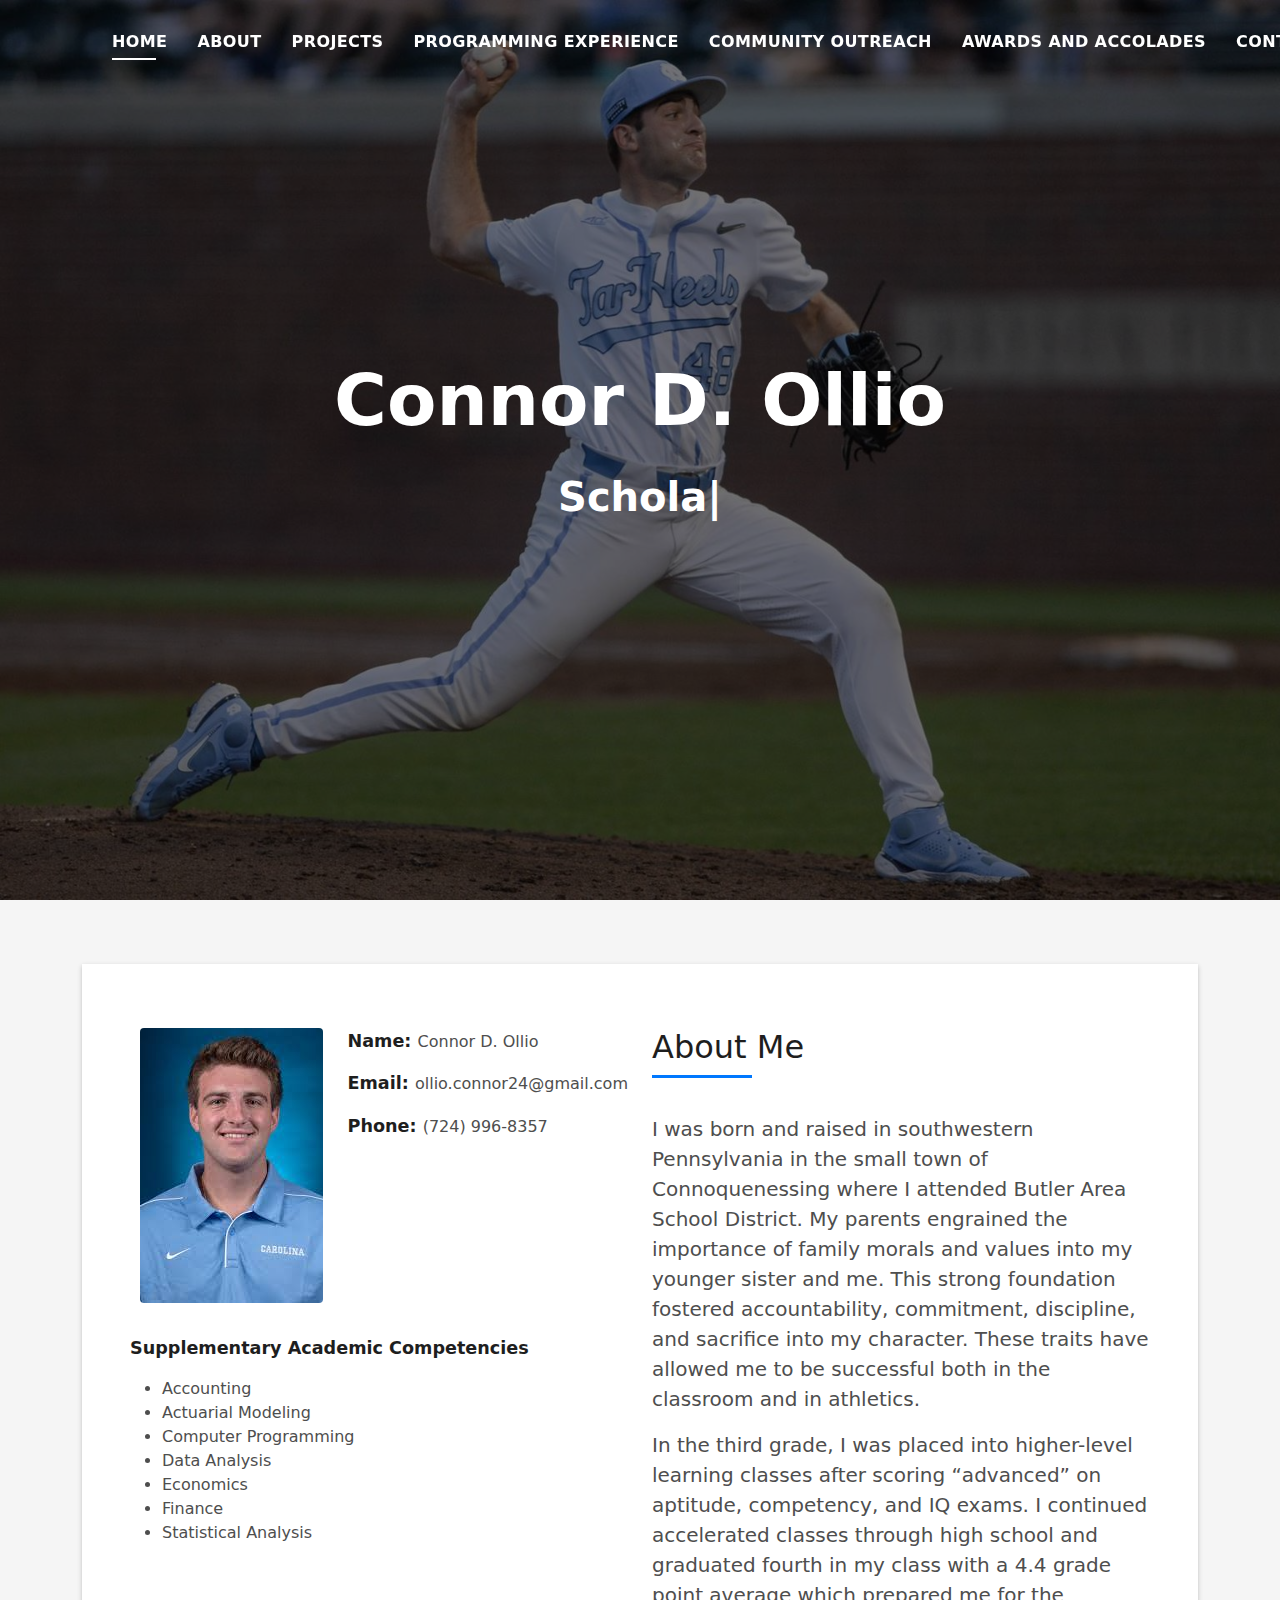
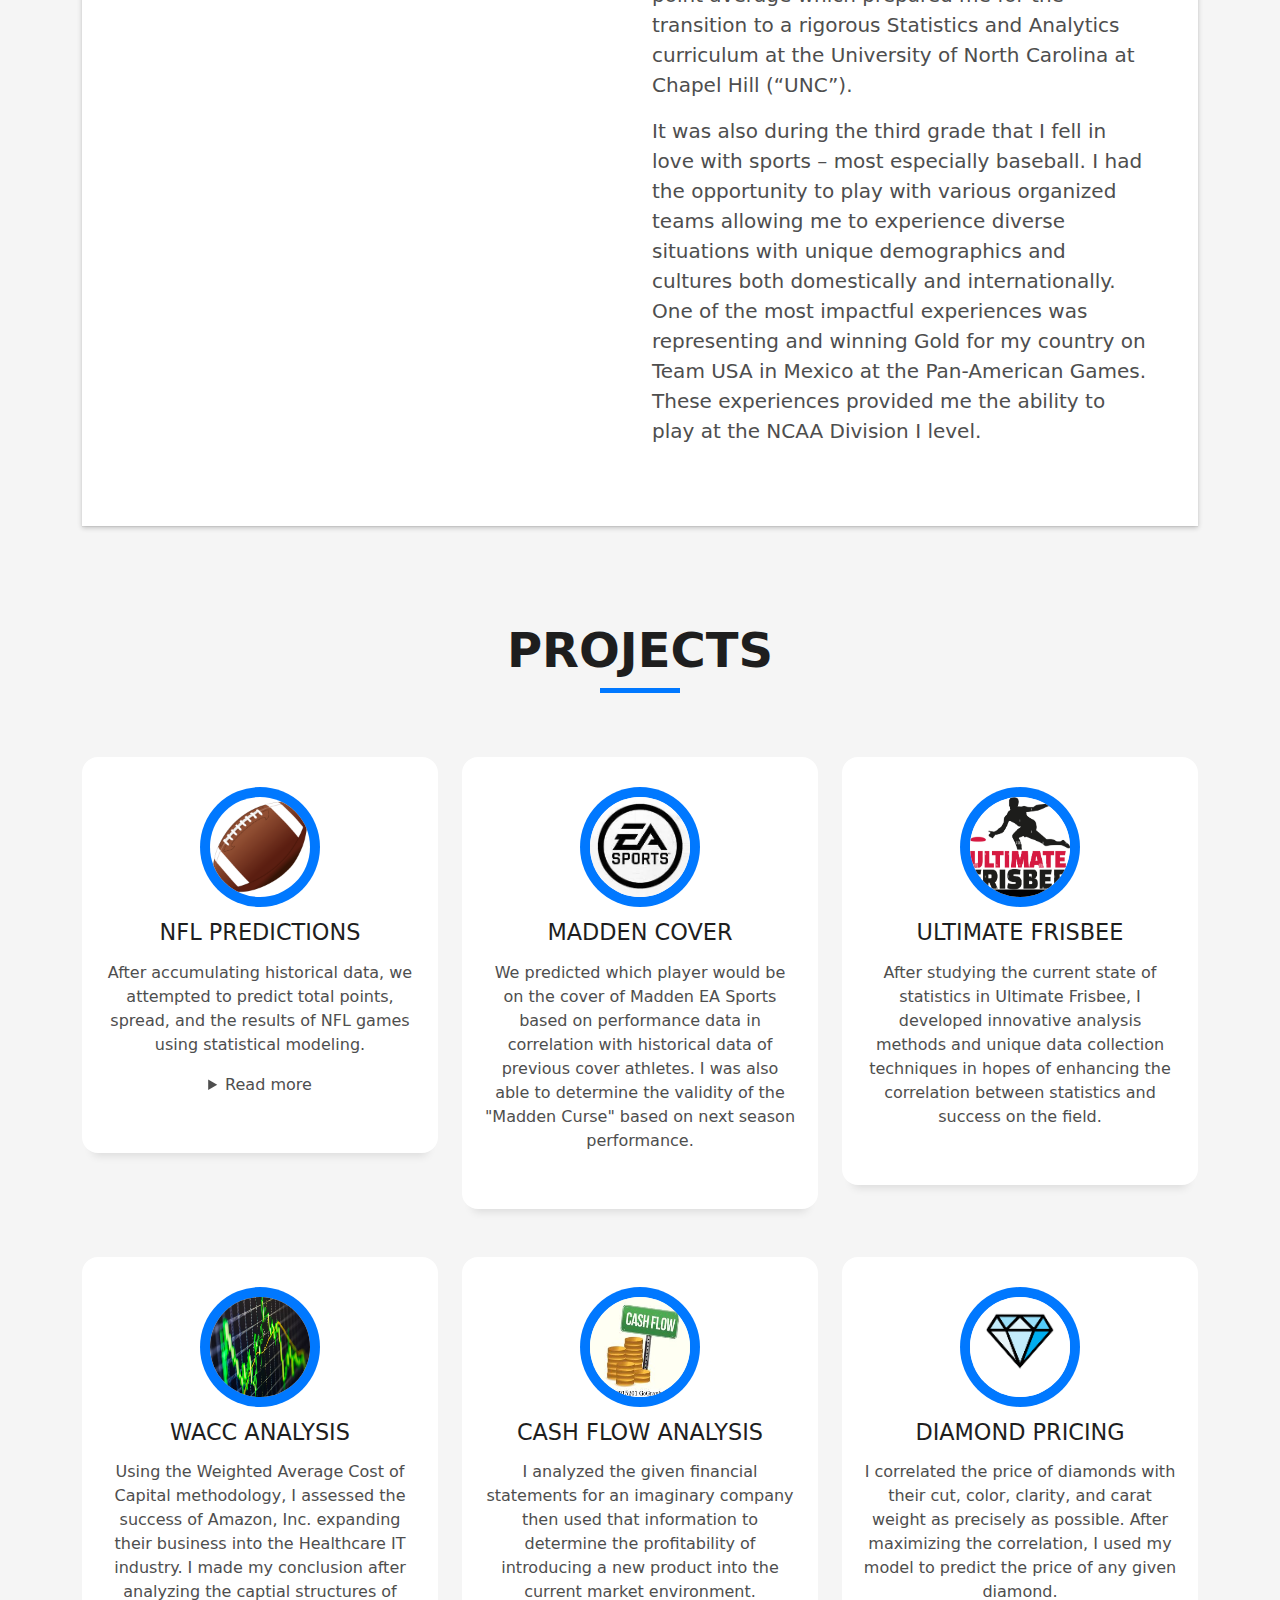
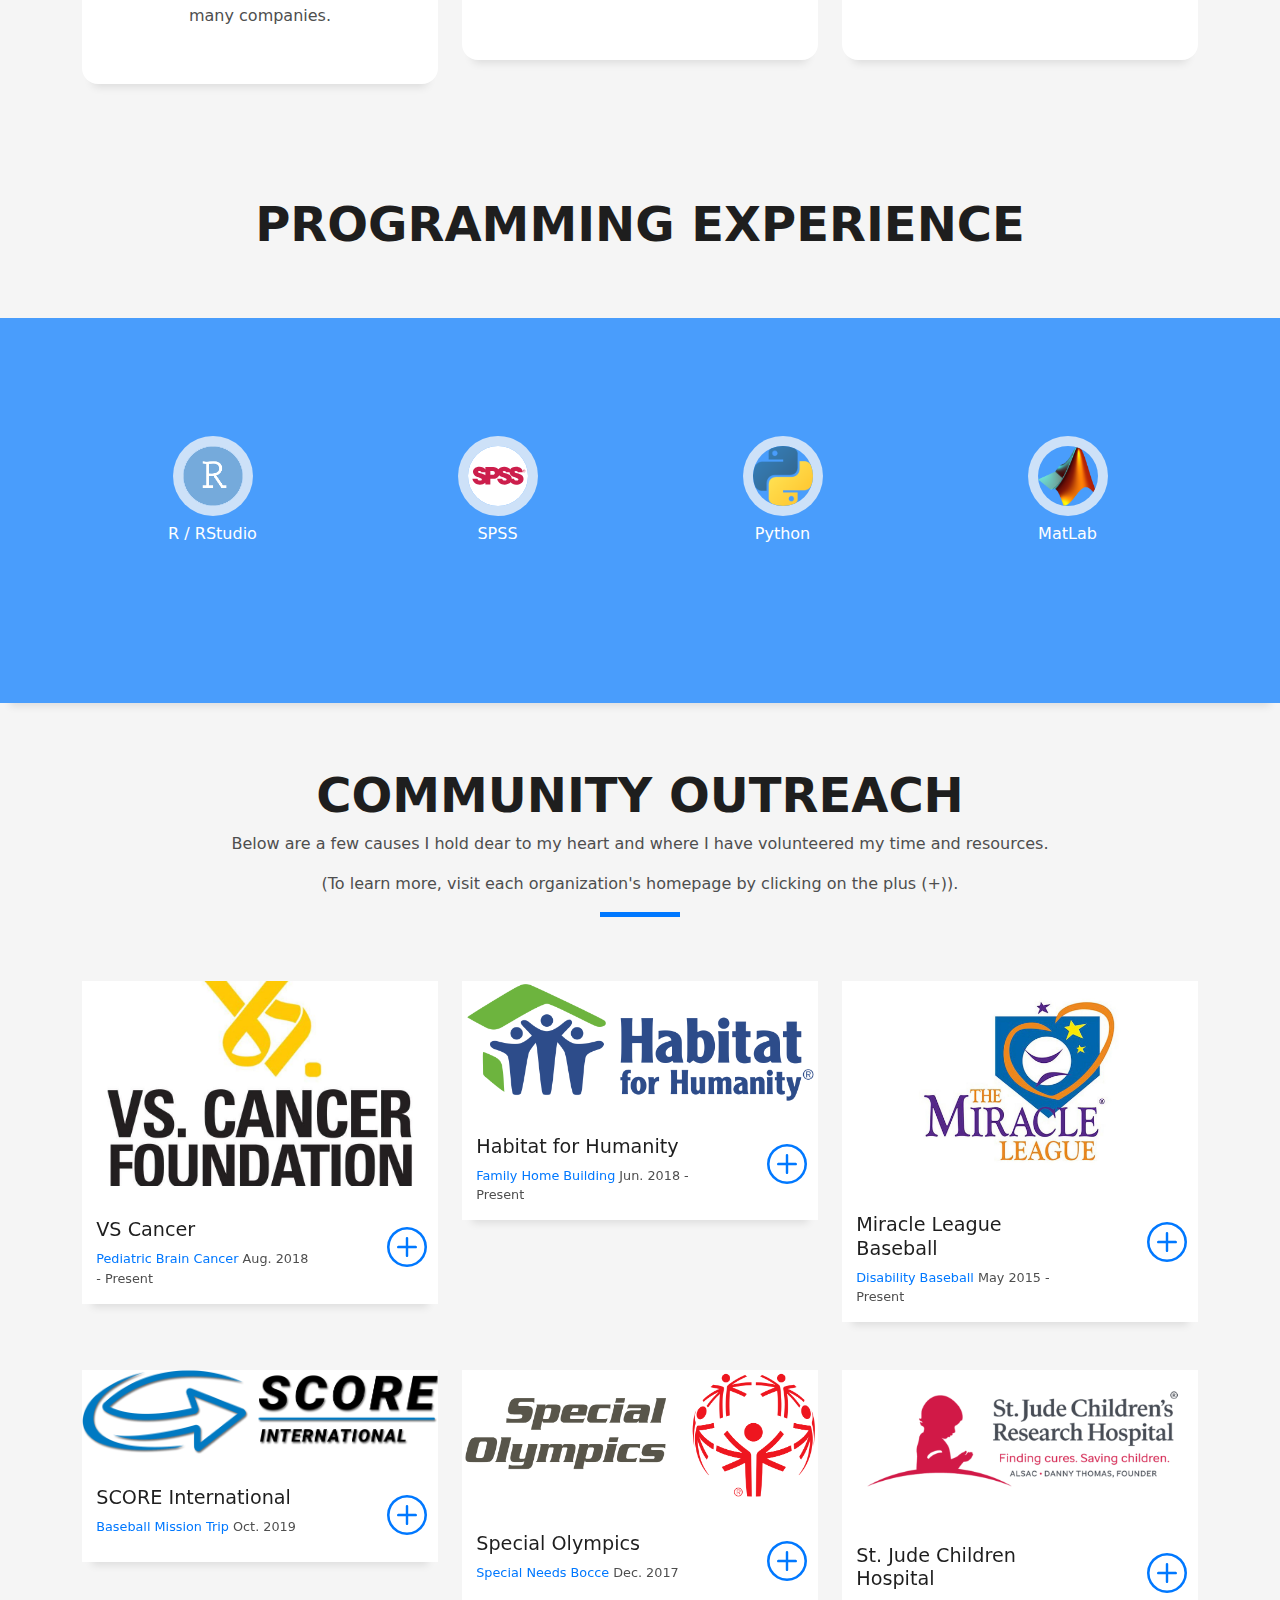
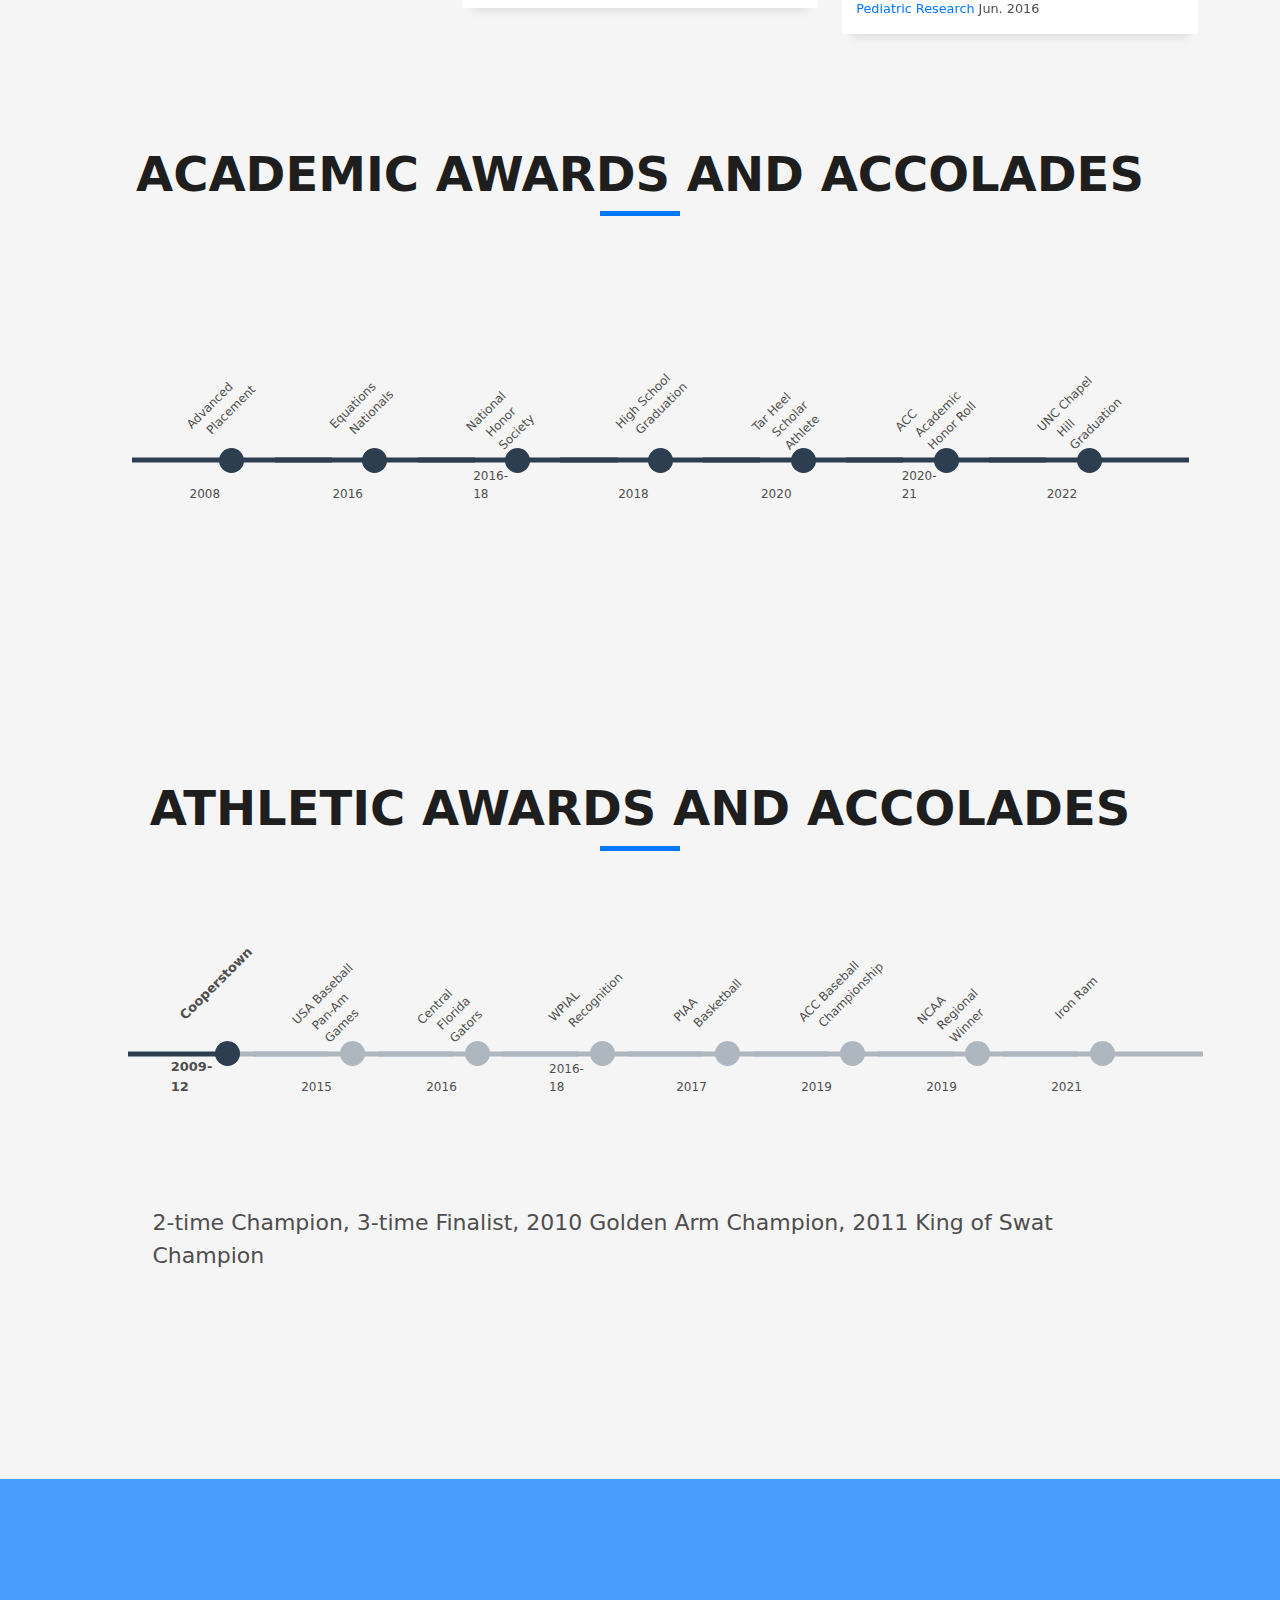
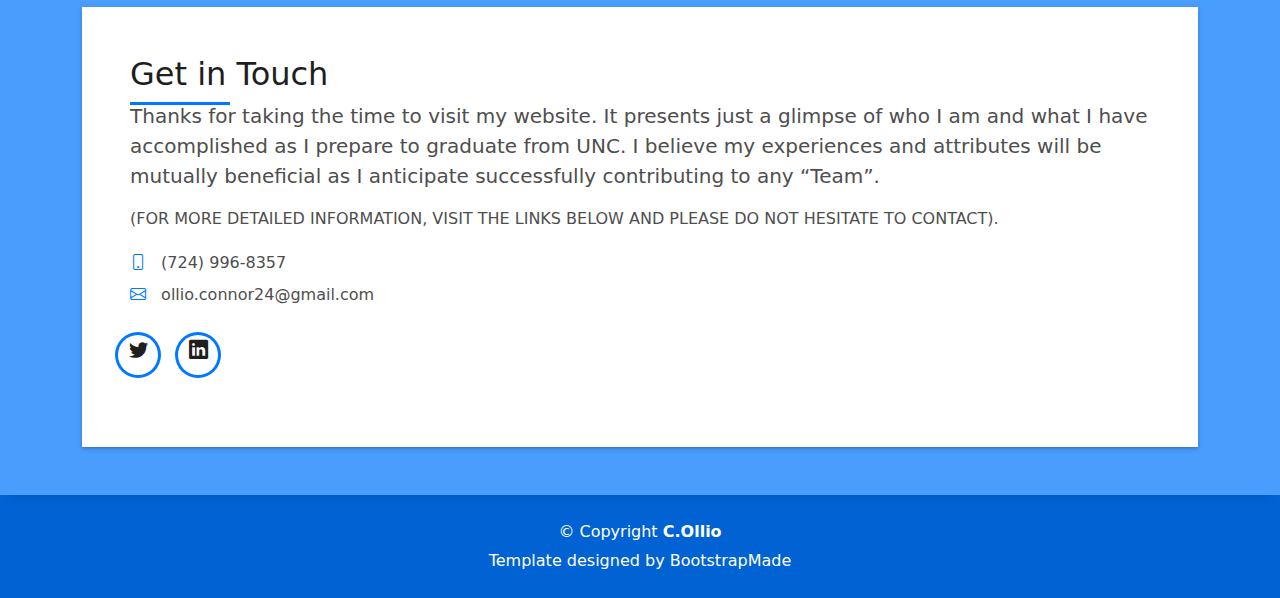
==== commit 84719765: "Update" ====
--- a/index.html
+++ b/index.html
@@ -36,7 +36,7 @@
   <header id="header" class="fixed-top">
     <div class="container d-flex align-items-center justify-content-between">
 
-      <h1 class="logo"><a href="index.html">C Ollio</a></h1>
+      <!-- <h1 class="logo"><a href="index.html">Connor D. Ollio</a></h1> -->
       <!-- Uncomment below if you prefer to use an image logo -->
       <!-- <a href="index.html" class="logo"><img src="assets/img/logo.png" alt="" class="img-fluid"></a>-->
 
@@ -46,8 +46,8 @@
           <li><a class="nav-link scrollto" href="#about">About</a></li>
           <li><a class="nav-link scrollto" href="#services">Projects</a></li>
           <li><a class="nav-link scrollto" href="#counter">Programming Experience</a></li>
-          <li><a class="nav-link scrollto" href="#work">Community Involvement</a></li>
-          <li><a class="nav-link scrollto" href="#experience">Experience and Awards</a></li>
+          <li><a class="nav-link scrollto" href="#work">Community Outreach</a></li>
+          <li><a class="nav-link scrollto" href="#experience">Awards and Accolades</a></li>
           <!-- <li><a class="nav-link scrollto" href="#blog">Blog</a></li> -->
           <!-- <li class="dropdown"><a href="#"><span>Drop Down</span> <i class="bi bi-chevron-down"></i></a> -->
             <!-- <ul> -->
@@ -81,8 +81,8 @@
       <div class="table-cell">
         <div class="container">
           <!--<p class="display-6 color-d">Hello, world!</p>-->
-          <h1 class="hero-title mb-4">I am Connor Ollio</h1>
-          <!-- <p class="hero-subtitle"><span class="typed" data-typed-items="Son, Brother, Baseball Player, Statistician"></span></p> -->
+          <h1 class="hero-title mb-4">Connor D. Ollio</h1>
+          <p class="hero-subtitle"><span class="typed" data-typed-items="Scholar, Athlete, Competitor, Teammate, Leader"></span></p>
           <!-- <p class="pt-3"><a class="btn btn-primary btn js-scroll px-4" href="#about" role="button">Learn More</a></p> -->
         </div>
       </div>
@@ -92,6 +92,8 @@
   <main id="main">
 
     <!-- ======= About Section ======= -->
+	<!-- Bullet pointed list of general class categories -->
+	
     <section id="about" class="about-mf sect-pt4 route">
       <div class="container">
         <div class="row">
@@ -107,55 +109,41 @@
                     </div>
                     <div class="col-sm-6 col-md-7">
                       <div class="about-info">
-                        <p><span class="title-s">Name: </span> <span>Connor Ollio</span></p>
+                        <p><span class="title-s">Name: </span> <span>Connor D. Ollio</span></p>
                         <!-- <p><span class="title-s">Profile: </span> <span>full stack developer</span></p> -->
-                        <p><span class="title-s">Email: </span> <span>ollio.connor24 @gmail.com</span></p>
+                        <p><span class="title-s">Email: </span> <span>ollio.connor24@gmail.com</span></p>
                         <p><span class="title-s">Phone: </span> <span>(724) 996-8357</span></p>
                       </div>
                     </div>
                   </div>
                   <div class="skill-mf">
-                    <p class="title-s">Quantitative Skills</p>
-                    <span>Corporate Financee</span> <span class="pull-right">75%</span>
-                    <div class="progress">
-                      <div class="progress-bar" role="progressbar" style="width: 75%;" aria-valuenow="75" aria-valuemin="0" aria-valuemax="100"></div>
-                    </div>
-                    <span>Accounting</span> <span class="pull-right">50%</span>
-                    <div class="progress">
-                      <div class="progress-bar" role="progressbar" style="width: 50%" aria-valuenow="50" aria-valuemin="0" aria-valuemax="100"></div>
-                    </div>
-                    <span>Micro/Macroeconomics</span> <span class="pull-right">60%</span>
-                    <div class="progress">
-                      <div class="progress-bar" role="progressbar" style="width: 60%" aria-valuenow="60" aria-valuemin="0" aria-valuemax="100"></div>
-                    </div>
-                    <span>Data Analysis</span> <span class="pull-right">90%</span>
-                    <div class="progress">
-                      <div class="progress-bar" role="progressbar" style="width: 90%" aria-valuenow="90" aria-valuemin="0" aria-valuemax="100"></div>
-                    </div>
+                    <p class="title-s">Supplementary Academic Competencies</p>
+					<ul>
+						<li>Accounting</li>
+						<li>Actuarial Modeling</li>
+						<li>Computer Programming</li>
+						<li>Data Analysis</li>
+						<li>Economics</li>
+						<li>Finance</li>
+						<li>Statistical Analysis</li>
+					</ul>
                   </div>
                 </div>
                 <div class="col-md-6">
                   <div class="about-me pt-4 pt-md-0">
                     <div class="title-box-2">
                       <h5 class="title-left">
-                        About me
+                        About Me
                       </h5>
                     </div>
                     <p class="lead">
-                      My name is Connor Ollio and I am currently a senior at the University of North Carolina at 
-					  Chapel Hill. I am from a suburb north of Pittsburgh, PA called Butler and my family lives all around
-					  the Pittsburgh area. I played baseball and basketball in high school before I came to Chapel Hill.
+					  I was born and raised in southwestern Pennsylvania in the small town of Connoquenessing where I attended Butler Area School District. My parents engrained the importance of family morals and values into my younger sister and me. This strong foundation fostered accountability, commitment, discipline, and sacrifice into my character. These traits have allowed me to be successful both in the classroom and in athletics. 
                     </p>
                     <p class="lead">
-                      In school now, I am a Statistics and Analytics major while being a pitcher on the Tar Heels Baseball
-					  team. I have been extremely lucky to have so many experiences being on the baseball team ranging from 
-					  traveling around the world to volunteering in our own community. Math has always been my favorite subject 
-					  in school, and the statistics courseload has greatly enhanced my skills.
+                      In the third grade, I was placed into higher-level learning classes after scoring “advanced” on aptitude, competency, and IQ exams. I continued accelerated classes through high school and graduated fourth in my class with a 4.4 grade point average which prepared me for the transition to a rigorous Statistics and Analytics curriculum at the University of North Carolina at Chapel Hill (“UNC”).
                     </p>
                     <p class="lead">
-                      I have a loving and amazing family. There are four of us, my father, my mother, me, and my younger sister. 
-					  Additionally, we have a dog named Wally. The five of us are very close and family is the most important thing
-					  in my life. Having their love and support always reminds me how lucky I am. 
+                      It was also during the third grade that I fell in love with sports – most especially baseball. I had the opportunity to play with various organized teams allowing me to experience diverse situations with unique demographics and cultures both domestically and internationally. One of the most impactful experiences was representing and winning Gold for my country on Team USA in Mexico at the Pan-American Games. These experiences provided me the ability to play at the NCAA Division I level.  
                     </p>
                   </div>
                 </div>
@@ -175,9 +163,9 @@
               <h3 class="title-a">
                 Projects
               </h3>
-              <p class="subtitle-a">
-                Read about some of the work I've completed.
-              </p>
+              <!-- <p class="subtitle-a"> -->
+                <!-- Read about some of the work I've completed. -->
+              <!-- </p> -->
               <div class="line-mf"></div>
             </div>
           </div>
@@ -191,9 +179,15 @@
               <div class="service-content">
                 <h2 class="s-title">NFL Predictions</h2>
                 <p class="s-description text-center">
-                  Using historical data, I was able to predict the total points scored, spread of the score,
-				  and the winner of each NFL game over a 4-week span during the 2020-21 NFL season. I predicted the winning team 
-				  with greater than 60% accuracy.
+                  After accumulating historical data, we attempted to predict total points, spread,
+				  and the results of NFL games using statistical modeling.
+				</p>
+				<details>
+					<summary>Read more</summary>
+					<p>We predicted over a 4-week span during the 2020-21 NFL season. As a group, we were able to correctly guess the winning team 
+					   with greater than 60% accuracy.
+					</p>
+				</details>
                 </p>
               </div>
             </div>
@@ -206,7 +200,7 @@
               <div class="service-content">
                 <h2 class="s-title">Madden Cover</h2>
                 <p class="s-description text-center">
-                  I predicted which player would be on the cover of Madden EA Sports based on performance data
+                  We predicted which player would be on the cover of Madden EA Sports based on performance data
 				  in correlation with historical data of previous cover athletes. I was also able to determine the validity
 				  of the "Madden Curse" based on next season performance.
                 </p>
@@ -275,6 +269,11 @@
 
     <!-- ======= Counter Section ======= -->
    <section id="counter" class="portfolio-mf sect-pt4 route">
+            <div class="title-box text-center">
+              <h3 class="title-a">
+                Programming Experience
+              </h3>
+			</div>
    <div class="section-counter paralax-mf bg-image" style="background-image: url(assets/img/hanes-hall.jpg)">
 	  <div class="overlay-mf"></div>
 	  <div class="container position-relative">
@@ -334,11 +333,13 @@
           <div class="col-sm-12">
             <div class="title-box text-center">
               <h3 class="title-a">
-                Volunteer Work
+                Community Outreach
               </h3>
               <p class="subtitle-a">
-                These are a few causes that I've volunteered with and hold a special place in my heart.
-				Click on the plus to navigate to the organization's homepage to learn more.
+			    Below are a few causes I hold dear to my heart and where I have volunteered my time and resources.
+			  </p>
+			  <p class="subtitle-a">
+				(To learn more, visit each organization's homepage by clicking on the plus (+)).
               </p>
               <div class="line-mf"></div>
             </div>
@@ -495,86 +496,250 @@
     </section><!-- End Portfolio Section -->
 
     <!-- ======= Testimonials Section ======= -->
-    <section id="experience" class="portfolio-mf sect-pt4 route">
-    <div class="testimonials paralax-mf bg-image" style="background-image: url(assets/img/boshamer.jpg)">
-      <div class="overlay-mf"></div>
-      <div class="container">
-        <div class="row">
-          <div class="col-md-12">
-
-            <div class="testimonials-slider swiper" data-aos="fade-up" data-aos-delay="100">
-              <div class="swiper-wrapper">
-
-                <div class="swiper-slide">
-                  <div class="testimonial-box">
-                    <div class="author-test">
-                      <img src="assets/img/unc-logo.png" alt="" class="rounded-circle b-shadow-a">
-                      <span class="author">Iron Ram</span>
-                    </div>
-                    <div class="content-test">
-                      <p class="description lead">
-                        Voted on by baseball and strength coaches and awarded to the hardest worker in the
-						weight room.
-                      </p>
-                    </div>
-                  </div>
-                </div><!-- End testimonial item -->
-
-                <div class="swiper-slide">
-                  <div class="testimonial-box">
-                    <div class="author-test">
-                      <img src="assets/img/graduation-cap.png" alt="" class="rounded-circle b-shadow-a">
-                      <span class="author">ACC Academic Honor Roll </span>
-                    </div>
-                    <div class="content-test">
-                      <p class="description lead">
-                        Qualified for the ACC Academic Honor Roll during both the 2020 and 2021 seasons by registering
-						a GPA above 3.0 for the full academic year.
-                      </p>
-                    </div>
-                  </div>
-                </div><!-- End testimonial item -->
+<section id="experience" class="portfolio-mf sect-pt4 route">
+
+<div class="title-box text-center">
+    <h3 class="title-a">
+      Academic Awards and Accolades
+    </h3>
+    <div class="line-mf"></div>
+</div>
+<div class="flex-parent">
+	<div class="input-flex-container">
+		<input type="radio" name="timeline-dot" data-description="2008" checked>
+		<div class="dot-info" data-description="2008">
+			<span class="year">2008</span>
+			<span class="label">Advanced Placement</span>
+		</div>
+		<input type="radio" name="timeline-dot" data-description="2012">
+		<div class="dot-info" data-description="2012">
+			<span class="year">2016</span>
+			<span class="label">Equations Nationals</span>
+		</div>
+		<input type="radio" name="timeline-dot" data-description="2016-18 2">
+		<div class="dot-info" data-description="2016-18 2">
+			<span class="year">2016-18</span>
+			<span class="label">National Honor Society</span>
+		</div>
+		<input type="radio" name="timeline-dot" data-description="2018">
+		<div class="dot-info" data-description="2018">
+			<span class="year">2018</span>
+			<span class="label">High School Graduation</span>
+		</div>
+		<input type="radio" name="timeline-dot" data-description="2020">
+		<div class="dot-info" data-description="2020">
+			<span class="year">2020</span>
+			<span class="label">Tar Heel Scholar Athlete</span>
+		</div>
+		<input type="radio" name="timeline-dot" data-description="2020-21">
+		<div class="dot-info" data-description="2020-21">
+			<span class="year">2020-21</span>
+			<span class="label">ACC Academic Honor Roll</span>
+		</div>
+		<input type="radio" name="timeline-dot" data-description="2022">
+		<div class="dot-info" data-description="2022">
+			<span class="year">2022</span>
+			<span class="label">UNC Chapel Hill Graduation</span>
+		</div>
+		<div id="timeline-descriptions-wrapper">
+			<p data-description="2008">After testing "advanced" in aptitude, competency, and IQ tests, was placed into higher-level learning classes.</p>
+			<p data-description="2012">Qualified for the National Championships for a math game called Equations that I played in the higher-level classroom.</p>
+			<p data-description="2016-18 2">Volunteered my time and resources to help positively impact my community.</p>
+			<p data-description="2018">Graduated fourth in my class with high honors recognition, a 4.4 grade point average, and completing school never earning a grade lower than A.</p>
+			<p data-description="2020">Given to athletes who earn a grade point average of 3.2 or better over the spring and fall semesters.</p>
+			<p data-description="2020-21">Given to athletes who register a grade point average of 3.0 or better over the entire academic year.</p>
+			<p data-description="2022">Bachelor's degree in Statistics and Analytics.</p>
+		</div>
+	</div>
+</div>
+
+<!-- Athletic Timeline -->
+<div class="title-box text-center">
+    <h3 class="title-a">
+      Athletic Awards and Accolades
+    </h3>
+    <div class="line-mf"></div>
+</div>
+<div class="flex-parent">
+	<div class="input-flex-container">
+		<input type="radio" name="timeline-dot" data-description="2009-12" checked>
+		<div class="dot-info" data-description="2009-12">
+			<span class="year">2009-12</span>
+			<span class="label">Cooperstown</span>
+		</div>
+		<input type="radio" name="timeline-dot" data-description="2015">
+		<div class="dot-info" data-description="2015">
+			<span class="year">2015</span>
+			<span class="label">USA Baseball Pan-Am Games</span>
+		</div>
+		<input type="radio" name="timeline-dot" data-description="2016">
+		<div class="dot-info" data-description="2016">
+			<span class="year">2016</span>
+			<span class="label">Central Florida Gators</span>
+		</div>
+		<input type="radio" name="timeline-dot" data-description="2016-18">
+		<div class="dot-info" data-description="2016-18">
+			<span class="year">2016-18</span>
+			<span class="label">WPIAL Recognition</span>
+		</div>
+		<input type="radio" name="timeline-dot" data-description="2017">
+		<div class="dot-info" data-description="2017">
+			<span class="year">2017</span>
+			<span class="label">PIAA Basketball</span>
+		</div>
+		<input type="radio" name="timeline-dot" data-description="May 2019">
+		<div class="dot-info" data-description="May 2019">
+			<span class="year">2019</span>
+			<span class="label">ACC Baseball Championship</span>
+		</div>
+		<input type="radio" name="timeline-dot" data-description="June 2019">
+		<div class="dot-info" data-description="June 2019">
+			<span class="year">2019</span>
+			<span class="label">NCAA Regional Winner</span>
+		</div>
+		<input type="radio" name="timeline-dot" data-description="2021">
+		<div class="dot-info" data-description="2021">
+			<span class="year">2021</span>
+			<span class="label">Iron Ram</span>
+		</div>
+		<div id="timeline-descriptions-wrapper">
+			<p data-description="2009-12">2-time Champion, 3-time Finalist, 2010 Golden Arm Champion, 2011 King of Swat Champion</p>
+			<p data-description="2015">Won the Gold medal for my country after pitching the semifinal game against host country Mexico.</p>
+			<p data-description="2016">Won the 16U World Championship as #1 team in the country with a record of 32-1.</p>
+			<p data-description="2016-18">3-time All Section Baseball Team, 2017 Baseball Team MVP and Most Valuable Pitcher, 2018 Baseball Team MVP and Most Valuable Hitter, 2016 All Section Basketball Team, Team MVP, Leading Scorer.</p>
+			<p data-description="2017">Conference Championship Runner-Up, State Championship Semi-Finalist.</p>
+			<p data-description="May 2019">Starting pitcher in ACC Baseball Tournament Championship game in which we won to become ACC Tournament Champions.</p>
+			<p data-description="June 2019">Won the Chapel Hill Regional (first four rounds of the NCAA Tournament).</p>
+			<p data-description="2021">Award voted on by coaches and given to the hardest worker in the weight room.</p>
+		</div>
+	</div>
+</div>
+
+	<!-- Original Template Timeline CSS File -->
+<!-- <div class="title-box text-center"> -->
+    <!-- <h3 class="title-a"> -->
+      <!-- Athletic Awards and Accolades -->
+    <!-- </h3> -->
+<!-- </div> -->
+	<!-- <div class="flex-parent"> -->
+	<!-- <div class="input-flex-container"> -->
+		<!-- <div class="input active"> -->
+			<!-- <span data-year="2009-2012" data-info="Cooperstown"></span> -->
+		<!-- </div> -->
+		<!-- <div class="input"> -->
+			<!-- <span data-year="2015" data-info="USA Baseball Pan-Am Games"></span> -->
+		<!-- </div> -->
+		<!-- <div class="input"> -->
+			<!-- <span data-year="2016" data-info="Central Florida Gators"></span> -->
+		<!-- </div> -->
+		<!-- <div class="input"> -->
+			<!-- <span data-year="2016-2018" data-info="WPIAL Recognition"></span> -->
+		<!-- </div> -->
+		<!-- <div class="input"> -->
+			<!-- <span data-year="2017" data-info="PIAA Basketball"></span> -->
+		<!-- </div> -->
+		<!-- <div class="input"> -->
+			<!-- <span data-year="2019" data-info="ACC Baseball Championship"></span> -->
+		<!-- </div> -->
+		<!-- <div class="input"> -->
+			<!-- <span data-year="2019" data-info="NCAA Regional Winner"></span> -->
+		<!-- </div> -->
+		<!-- <div class="input"> -->
+			<!-- <span data-year="2021" data-info="Iron Ram"></span> -->
+		<!-- </div> -->
+	<!-- </div> -->
+	<!-- <div class="description-flex-container"> -->
+		<!-- <p>2-time Champion, 3-time Finalist, 2010 Golden Arm Champion, 2011 King of Swat Champion</p> -->
+		<!-- <p>Won the Gold medal for my country after pitching the semifinal game against host country Mexico.</p> -->
+		<!-- <p>Won the 16U World Championship as #1 team in the country with a record of 32-1.</p> -->
+		<!-- <p>3-time All Section Baseball Team, 2017 Baseball Team MVP, 2017 Baseball Team Most Valuable Pitcher, 2018 Baseball Team MVP, 2018 Baseball Team Most Valuable Hitter, 2016 All Section Basketball Team, 2016 Basketball Team MVP, 2016 Basketball Team Leading Scorer</p> -->
+		<!-- <p>Conference Championship Runner-Up, State Championship Semi-Finalist</p> -->
+		<!-- <p>Starting pitcher in ACC Baseball Tournament Championship game in which we won to become ACC Tournament Champions.</p> -->
+		<!-- <p>Won the Chapel Hill Regional (first four rounds of the NCAA Tournament).</p> -->
+		<!-- <p>Award voted on by coaches and given to the hardest worker in the weight room.</p> -->
+	<!-- </div> -->
+	<!-- </div> -->
+
+<![base64]>
+
+    <!-- <div class="testimonials paralax-mf bg-image" style="background-image: url(assets/img/boshamer.jpg)"> -->
+      <!-- <div class="overlay-mf"></div> -->
+      <!-- <div class="container"> -->
+        <!-- <div class="row"> -->
+          <!-- <div class="col-md-12"> -->
+
+            <!-- <div class="testimonials-slider swiper" data-aos="fade-up" data-aos-delay="100"> -->
+              <!-- <div class="swiper-wrapper"> -->
+
+                <!-- <div class="swiper-slide"> -->
+                  <!-- <div class="testimonial-box"> -->
+                    <!-- <div class="author-test"> -->
+                      <!-- <img src="assets/img/unc-logo.png" alt="" class="rounded-circle b-shadow-a"> -->
+                      <!-- <span class="author">Iron Ram</span> -->
+                    <!-- </div> -->
+                    <!-- <div class="content-test"> -->
+                      <!-- <p class="description lead"> -->
+                        <!-- Voted on by baseball and strength coaches and awarded to the hardest worker in the -->
+						<!-- weight room. -->
+                      <!-- </p> -->
+                    <!-- </div> -->
+                  <!-- </div> -->
+                <!-- </div><!-- End testimonial item -->
+                <!-- <div class="swiper-slide"> -->
+                  <!-- <div class="testimonial-box"> -->
+                    <!-- <div class="author-test"> -->
+                      <!-- <img src="assets/img/graduation-cap.png" alt="" class="rounded-circle b-shadow-a"> -->
+                      <!-- <span class="author">ACC Academic Honor Roll </span> -->
+                    <!-- </div> -->
+                    <!-- <div class="content-test"> -->
+                      <!-- <p class="description lead"> -->
+                        <!-- Qualified for the ACC Academic Honor Roll during both the 2020 and 2021 seasons by registering -->
+						<!-- a GPA above 3.0 for the full academic year. -->
+                      <!-- </p> -->
+                    <!-- </div> -->
+                  <!-- </div> -->
+                <!-- </div><!-- End testimonial item --> 
 				
-				<div class="swiper-slide">
-                  <div class="testimonial-box">
-                    <div class="author-test">
-                      <img src="assets/img/leadership-academy.jpg" alt="" class="rounded-circle b-shadow-a">
-                      <span class="author">Richard A. Baddour Carolina Leadership Academy</span>
-                    </div>
-                    <div class="content-test">
-                      <p class="description lead">
-                        Program to enhance leadership, communication, and networking skills in a group setting
-						with other student athletes. Completed up through the "Carolina Navigate" level.
-                      </p>
-                    </div>
-                  </div>
-                </div><!-- End testimonial item -->
+				<!-- <div class="swiper-slide"> -->
+                  <!-- <div class="testimonial-box"> -->
+                    <!-- <div class="author-test"> -->
+                      <!-- <img src="assets/img/leadership-academy.jpg" alt="" class="rounded-circle b-shadow-a"> -->
+                      <!-- <span class="author">Richard A. Baddour Carolina Leadership Academy</span> -->
+                    <!-- </div> -->
+                    <!-- <div class="content-test"> -->
+                      <!-- <p class="description lead"> -->
+                        <!-- Program to enhance leadership, communication, and networking skills in a group setting -->
+						<!-- with other student athletes. Completed up through the "Carolina Navigate" level. -->
+                      <!-- </p> -->
+                    <!-- </div> -->
+                  <!-- </div> -->
+                <!-- </div><!-- End testimonial item --> 
 				
-				<div class="swiper-slide">
-                  <div class="testimonial-box">
-                    <div class="author-test">
-                      <img src="assets/img/bloomberg.jpg" alt="" class="rounded-circle b-shadow-a">
-                      <span class="author">Bloomberg Market Concepts</span>
-                    </div>
-                    <div class="content-test">
-                      <p class="description lead">
-                        Completed certification in the Bloomberg Markets Terminal during completion of Corporate
-						Finance course. Certificate available upon request. 
-                      </p>
-                    </div>
-                  </div>
-                </div><!-- End testimonial item -->
-              </div>
-				<div class="swiper-pagination"></div>
-			</div>
-
-            <!-- <div id="testimonial-mf" class="owl-carousel owl-theme">
+				<!-- <div class="swiper-slide"> -->
+                  <!-- <div class="testimonial-box"> -->
+                    <!-- <div class="author-test"> -->
+                      <!-- <img src="assets/img/bloomberg.jpg" alt="" class="rounded-circle b-shadow-a"> -->
+                      <!-- <span class="author">Bloomberg Market Concepts</span> -->
+                    <!-- </div> -->
+                    <!-- <div class="content-test"> -->
+                      <!-- <p class="description lead"> -->
+                        <!-- Completed certification in the Bloomberg Markets Terminal during completion of Corporate -->
+						<!-- Finance course. Certificate available upon request.  -->
+                      <!-- </p> -->
+                    <!-- </div> -->
+                  <!-- </div> -->
+                <!-- </div><!-- End testimonial item --> 
+              <!-- </div> -->
+				<!-- <div class="swiper-pagination"></div> -->
+			<!-- </div> -->
+
+            <!-- <div id="testimonial-mf" class="owl-carousel owl-theme"> -->
           
-        </div> -->
-          </div>
-        </div>
-      </div>
-    </div><!-- End Testimonials Section -->
+        <!-- </div> --> 
+          <!-- </div> -->
+        <!-- </div> -->
+      <!-- </div> -->
+    <!-- </div><!-- End Testimonials Section --> 
 
     <!-- ======= Blog Section ======= -->
     <!-- <section id="blog" class="blog-mf sect-pt4 route"> -->
@@ -688,10 +853,10 @@
           <!-- </div> -->
         <!-- </div> -->
       <!-- </div> -->
-    <!-- </section><!-- End Blog Section --> -->
+    <!-- </section><!-- End Blog Section -->
 
     <!-- ======= Contact Section ======= -->
-    <section id="contact" class="paralax-mf footer-paralax bg-image sect-mt4 route" style="background-image: url(assets/img/bosh.jpg)">
+    <section id="contact" class="paralax-mf footer-paralax bg-image sect-mt4 route" style="background-image: url(assets/img/connor-ollio.jpg)">
       <div class="overlay-mf"></div>
       <div class="container">
         <div class="row">
@@ -748,12 +913,13 @@
                     </div>
                     <div class="more-info">
                       <p class="lead">
-                        Thanks for visiting my website and learning a little bit about me. I would love to talk more and get to know you.
-						Reach out to me through any of these forms of communication and I will get back to you as soon as I can. Also, click on 
-						the links below to visit my social media profiles.
+                        Thanks for taking the time to visit my website. It presents just a glimpse of who I am and what I have accomplished as I prepare to graduate from UNC. I believe my experiences and attributes will be mutually beneficial as I anticipate successfully contributing to any “Team”. 
                       </p>
+					  <p>
+					  (FOR MORE DETAILED INFORMATION, VISIT THE LINKS BELOW AND PLEASE DO NOT HESITATE TO CONTACT).
+					  </p>
                       <ul class="list-ico">
-                        <li><span class="bi bi-geo-alt"></span> 260 Leigh Farm Road, Durham, NC 27707</li>
+                        <!-- <li><span class="bi bi-geo-alt"></span> 260 Leigh Farm Road, Durham, NC 27707</li> -->
                         <li><span class="bi bi-phone"></span> (724) 996-8357</li>
                         <li><span class="bi bi-envelope"></span> ollio.connor24@gmail.com</li>
                       </ul>
@@ -791,7 +957,7 @@
               Licensing information: https://bootstrapmade.com/license/
               Purchase the pro version with working PHP/AJAX contact form: https://bootstrapmade.com/buy/?theme=DevFolio
             -->
-              Designed by <a href="https://bootstrapmade.com/">BootstrapMade</a>
+              Template designed by <a href="https://bootstrapmade.com/">BootstrapMade</a>
             </div>
           </div>
         </div>
@@ -812,7 +978,7 @@
 
   <!-- Template Main JS File -->
   <script src="assets/js/main.js"></script>
-
+ 
 </body>
 
 </html>--- a/assets/css/style.css
+++ b/assets/css/style.css
@@ -159,7 +159,7 @@
 }
 
 .line-mf {
-  width: 40px;
+  width: 80px;
   height: 5px;
   background-color: #0078ff;
   margin: 0 auto;
@@ -1294,4 +1294,282 @@
 }
 footer .credits a {
   color: #fff;
+}
+
+/*---------------------------
+# Athletic Timeline
+ --------------------------*/
+
+.flex-parent {
+  display: flex;
+  flex-direction: column;
+  justify-content: center;
+  align-items: center;
+  width: 100%;
+  height: 100%;
+  min-height: 500px;
+}
+
+.input-flex-container {
+  display: flex;
+  justify-content: space-around;
+  align-items: center;
+  flex-wrap: wrap;
+  width: 80vw;
+  max-width: 1000px;
+  position: relative;
+  z-index: 0;
+  margin-left: calc((80vw - 25px) / 10);
+}
+
+input {
+  width: 25px;
+  height: 25px;
+  background-color: #2C3E50;
+  position: relative;
+  border-radius: 50%;
+  display: block;
+  -moz-appearance: none;
+  -webkit-appearance: none;
+  appearance: none;
+  cursor: pointer;
+}
+input:focus {
+  outline: none;
+}
+input::before, input::after {
+  content: "";
+  display: block;
+  position: absolute;
+  z-index: -1;
+  top: 50%;
+  transform: translateY(-50%);
+  background-color: #2C3E50;
+  width: 8vw;
+  height: 5px;
+  max-width: 100px;
+}
+input::before {
+  left: calc(-8vw + 12.5px);
+}
+input::after {
+  right: calc(-8vw + 12.5px);
+}
+input:checked {
+  background-color: #2C3E50;
+}
+input:checked::before {
+  background-color: #2C3E50;
+}
+input:checked::after {
+  background-color: #AEB6BF;
+}
+input:checked ~ input, input:checked ~ input::before, input:checked ~ input::after {
+  background-color: #AEB6BF;
+}
+input:checked + .dot-info span {
+  font-size: 13px;
+  font-weight: bold;
+}
+
+.dot-info {
+  width: 25px;
+  height: 25px;
+  display: block;
+  visibility: hidden;
+  position: relative;
+  z-index: -1;
+  left: calc((((80vw - 25px) / 10) * -1) - 1px);
+}
+.dot-info span {
+  visibility: visible;
+  position: absolute;
+  font-size: 12px;
+}
+.dot-info span.year {
+  bottom: -30px;
+  left: 50%;
+  transform: translateX(-50%);
+}
+.dot-info span.label {
+  top: -65px;
+  left: 0;
+  transform: rotateZ(-45deg);
+  width: 70px;
+  text-indent: -10px;
+}
+
+#timeline-descriptions-wrapper {
+  width: 100%;
+  margin-top: 140px;
+  font-size: 22px;
+  font-weight: 400;
+  margin-left: calc((-80vw - 25px) / 10);
+}
+#timeline-descriptions-wrapper p {
+  margin-top: 0;
+  display: none;
+}
+
+input[data-description="2009-12"]:checked ~ #timeline-descriptions-wrapper p[data-description="2009-12"] {
+  display: block;
+}
+
+input[data-description="2015"]:checked ~ #timeline-descriptions-wrapper p[data-description="2015"] {
+  display: block;
+}
+
+input[data-description="2016"]:checked ~ #timeline-descriptions-wrapper p[data-description="2016"] {
+  display: block;
+}
+
+input[data-description="2016-18"]:checked ~ #timeline-descriptions-wrapper p[data-description="2016-18"] {
+  display: block;
+}
+
+input[data-description="2017"]:checked ~ #timeline-descriptions-wrapper p[data-description="2017"] {
+  display: block;
+}
+
+input[data-description="May 2019"]:checked ~ #timeline-descriptions-wrapper p[data-description="May 2019"] {
+  display: block;
+}
+
+input[data-description="June 2019"]:checked ~ #timeline-descriptions-wrapper p[data-description="June 2019"] {
+  display: block;
+}
+
+input[data-description="2021"]:checked ~ #timeline-descriptions-wrapper p[data-description="2021"] {
+  display: block;
+}
+
+input[data-description="2008"]:checked ~ #timeline-descriptions-wrapper p[data-description="2008"] {
+  display: block;
+}
+
+input[data-description="2012"]:checked ~ #timeline-descriptions-wrapper p[data-description="2012"] {
+  display: block;
+}
+
+input[data-description="2016-18 2"]:checked ~ #timeline-descriptions-wrapper p[data-description="2016-18 2"] {
+  display: block;
+}
+
+input[data-description="2018"]:checked ~ #timeline-descriptions-wrapper p[data-description="2018"] {
+  display: block;
+}
+
+input[data-description="2020"]:checked ~ #timeline-descriptions-wrapper p[data-description="2020"] {
+  display: block;
+}
+
+input[data-description="2020-21"]:checked ~ #timeline-descriptions-wrapper p[data-description="2020-21"] {
+  display: block;
+}
+
+input[data-description="2022"]:checked ~ #timeline-descriptions-wrapper p[data-description="2022"] {
+  display: block;
+}
+
+
+@media (min-width: 1250px) {
+  .input-flex-container {
+    margin-left: 112.5px;
+  }
+
+  input::before {
+    left: -87.5px;
+  }
+  input::after {
+    right: -87.5px;
+  }
+
+  .dot-info {
+    left: calc((((1000px - 25px) / 10) * -1) - 1px);
+  }
+
+  #timeline-descriptions-wrapper {
+    margin-left: -87.5px;
+  }
+}
+@media (max-width: 630px) {
+  .flex-parent {
+    justify-content: initial;
+  }
+
+  .input-flex-container {
+    flex-wrap: wrap;
+    justify-content: center;
+    width: 400px;
+    height: auto;
+    margin-top: 15vh;
+    margin-left: 0;
+    padding-bottom: 30px;
+  }
+
+  input, .dot-info {
+    width: 60px;
+    height: 60px;
+    margin: 0 10px 50px;
+  }
+
+  input {
+    background-color: transparent !important;
+    z-index: 1;
+  }
+  input::before, input::after {
+    content: none;
+  }
+  input:checked + .dot-info {
+    background-color: #2C3E50;
+  }
+  input:checked + .dot-info span.year {
+    font-size: 14px;
+  }
+  input:checked + .dot-info span.label {
+    font-size: 12px;
+  }
+
+  .dot-info {
+    visibility: visible;
+    border-radius: 50%;
+    z-index: 0;
+    left: 0;
+    margin-left: -70px;
+    background-color: #AEB6BF;
+  }
+  .dot-info span.year {
+    top: 0;
+    left: 0;
+    transform: none;
+    width: 100%;
+    height: 100%;
+    display: flex;
+    justify-content: center;
+    align-items: center;
+    color: #ECF0F1;
+  }
+  .dot-info span.label {
+    top: calc(100% + 5px);
+    left: 50%;
+    transform: translateX(-50%);
+    text-indent: 0;
+    text-align: center;
+  }
+
+  #timeline-descriptions-wrapper {
+    margin-top: 30px;
+    margin-left: 0;
+    text-align: center;
+  }
+}
+@media (max-width: 480px) {
+  .input-flex-container {
+    width: 340px;
+  }
+}
+@media (max-width: 400px) {
+  .input-flex-container {
+    width: 300px;
+  }
 }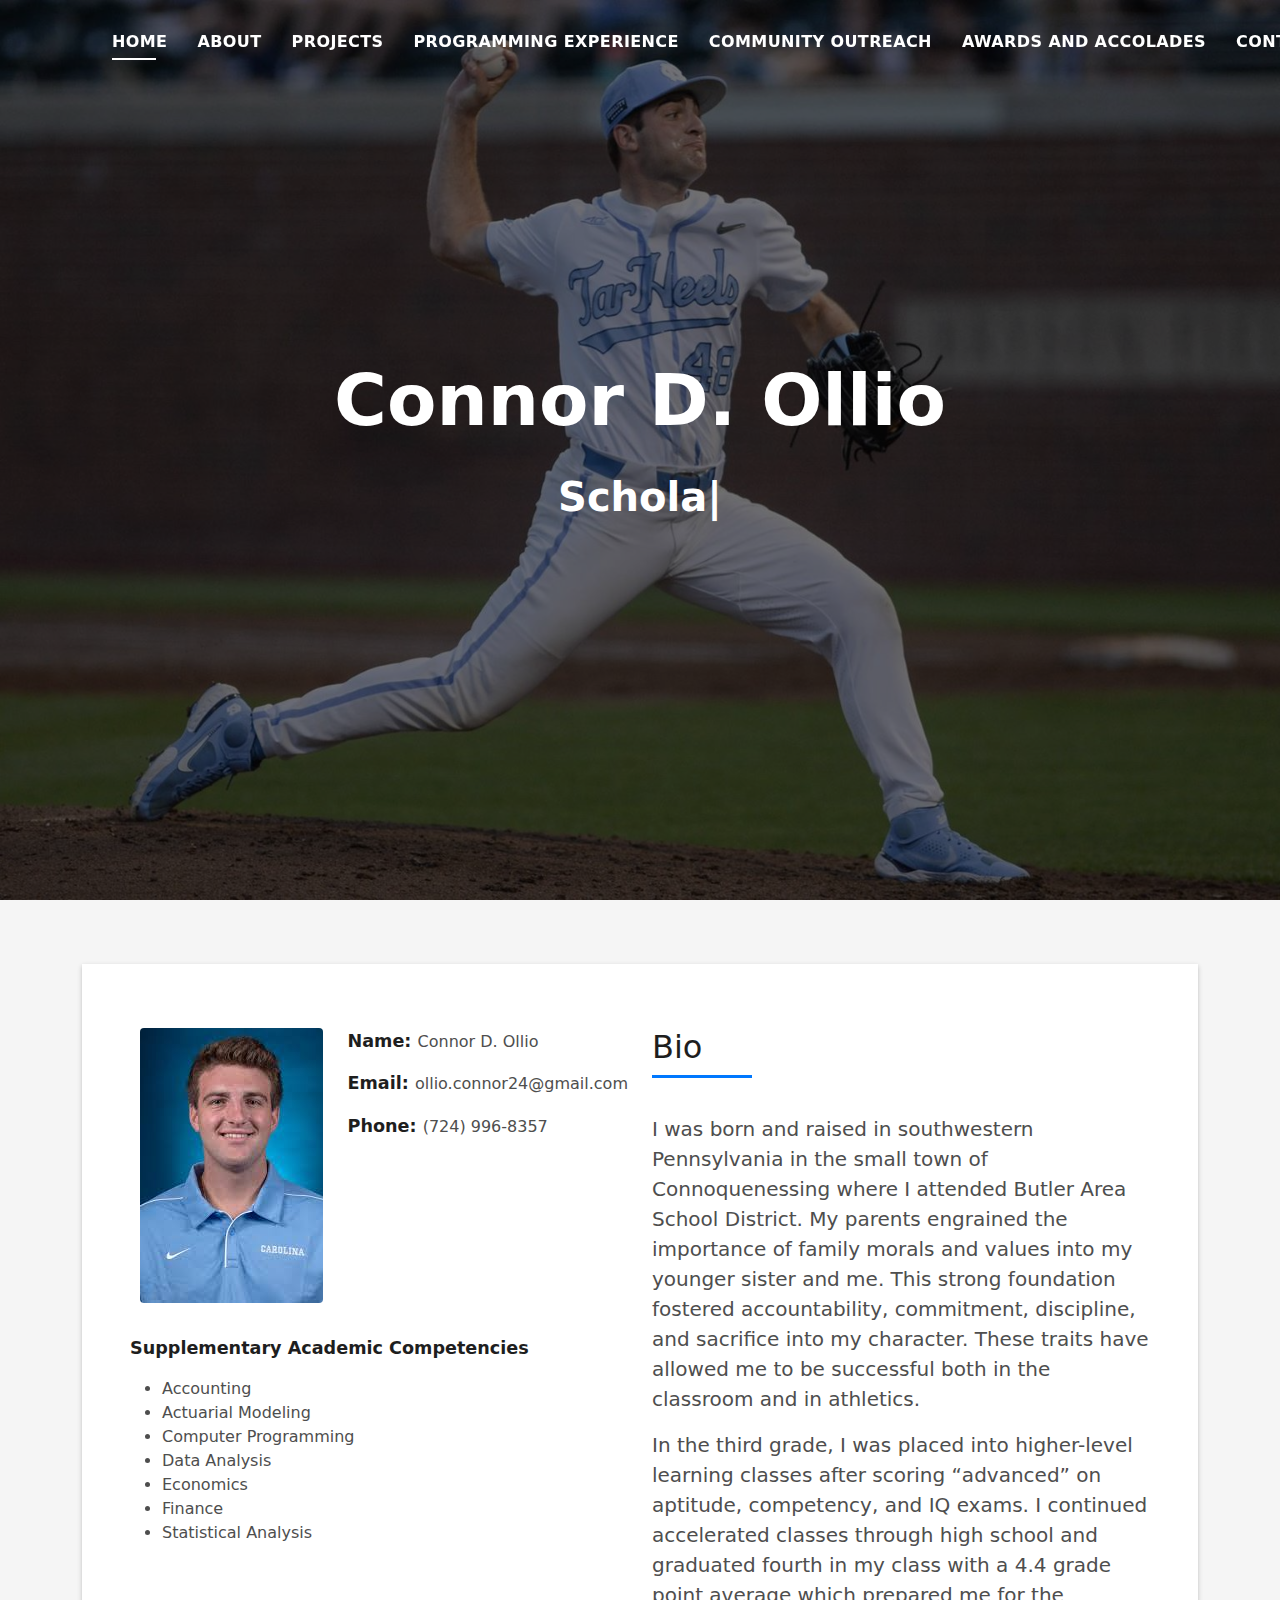
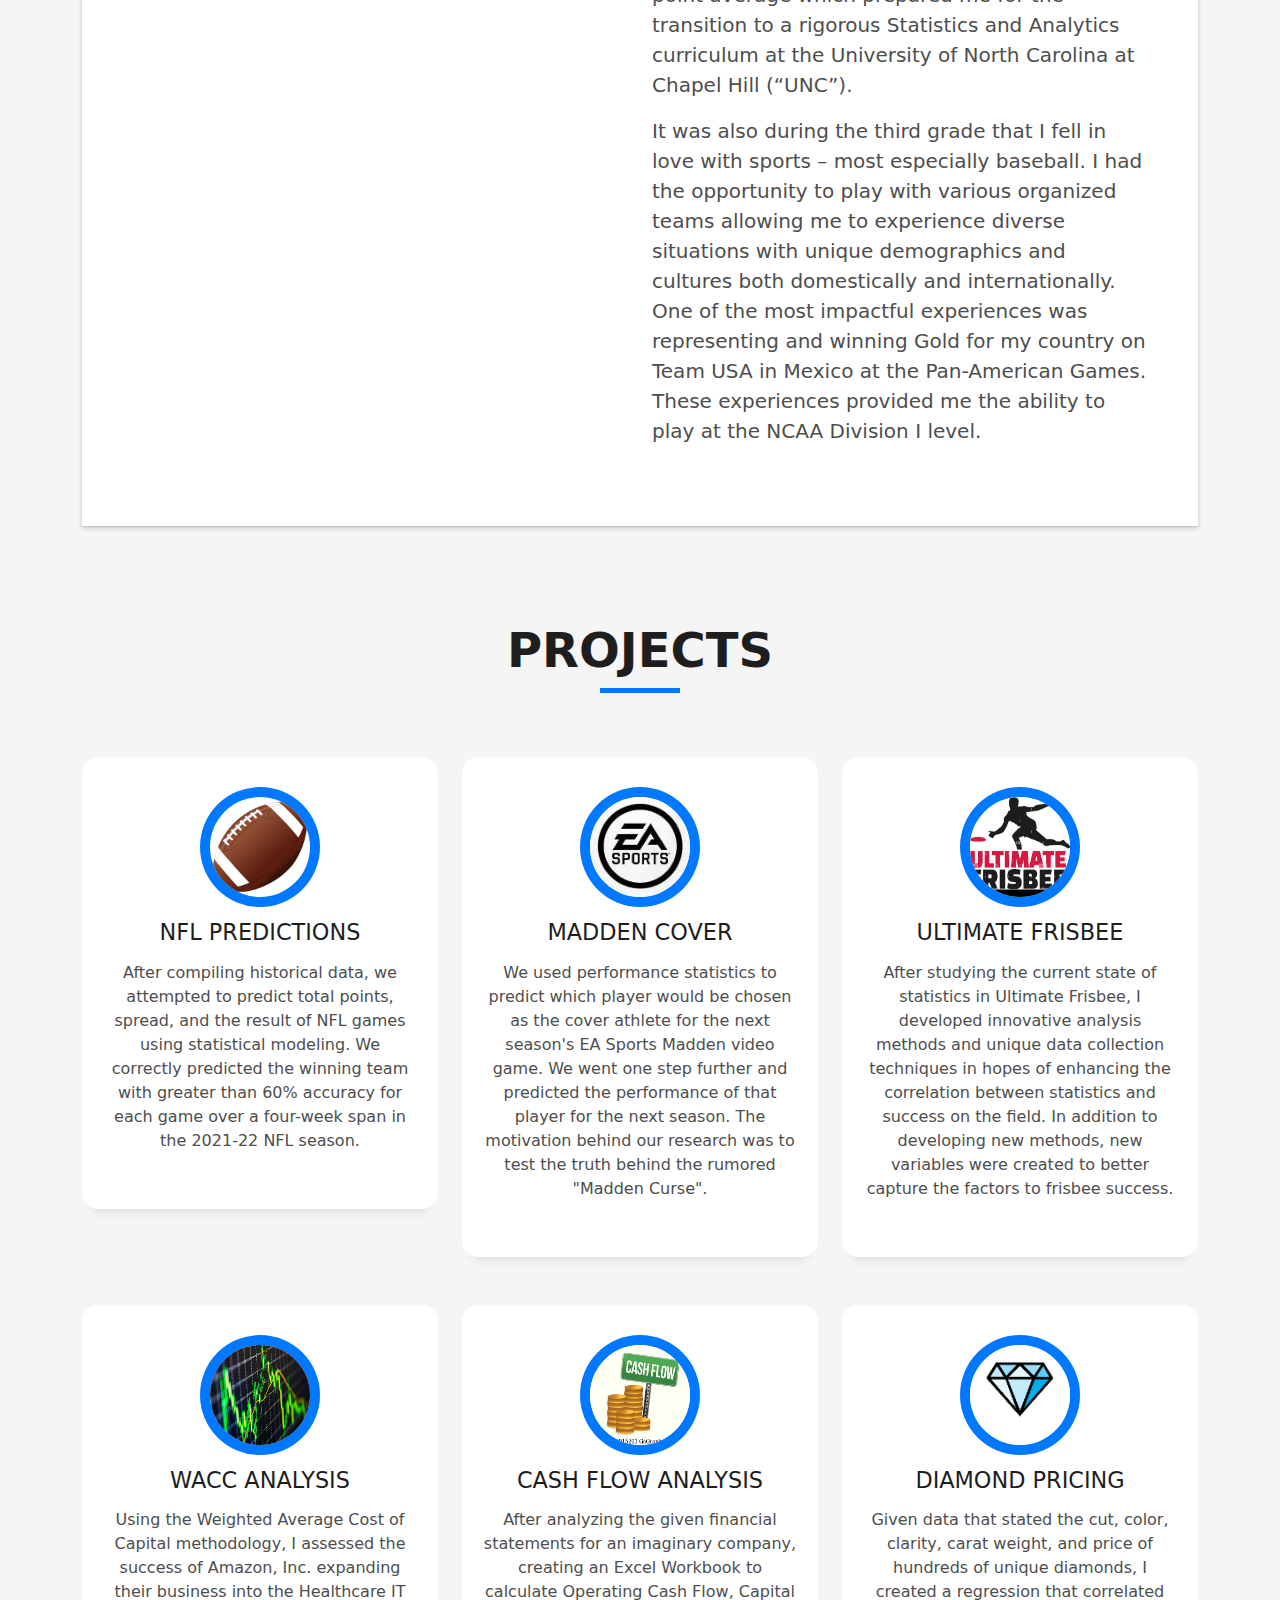
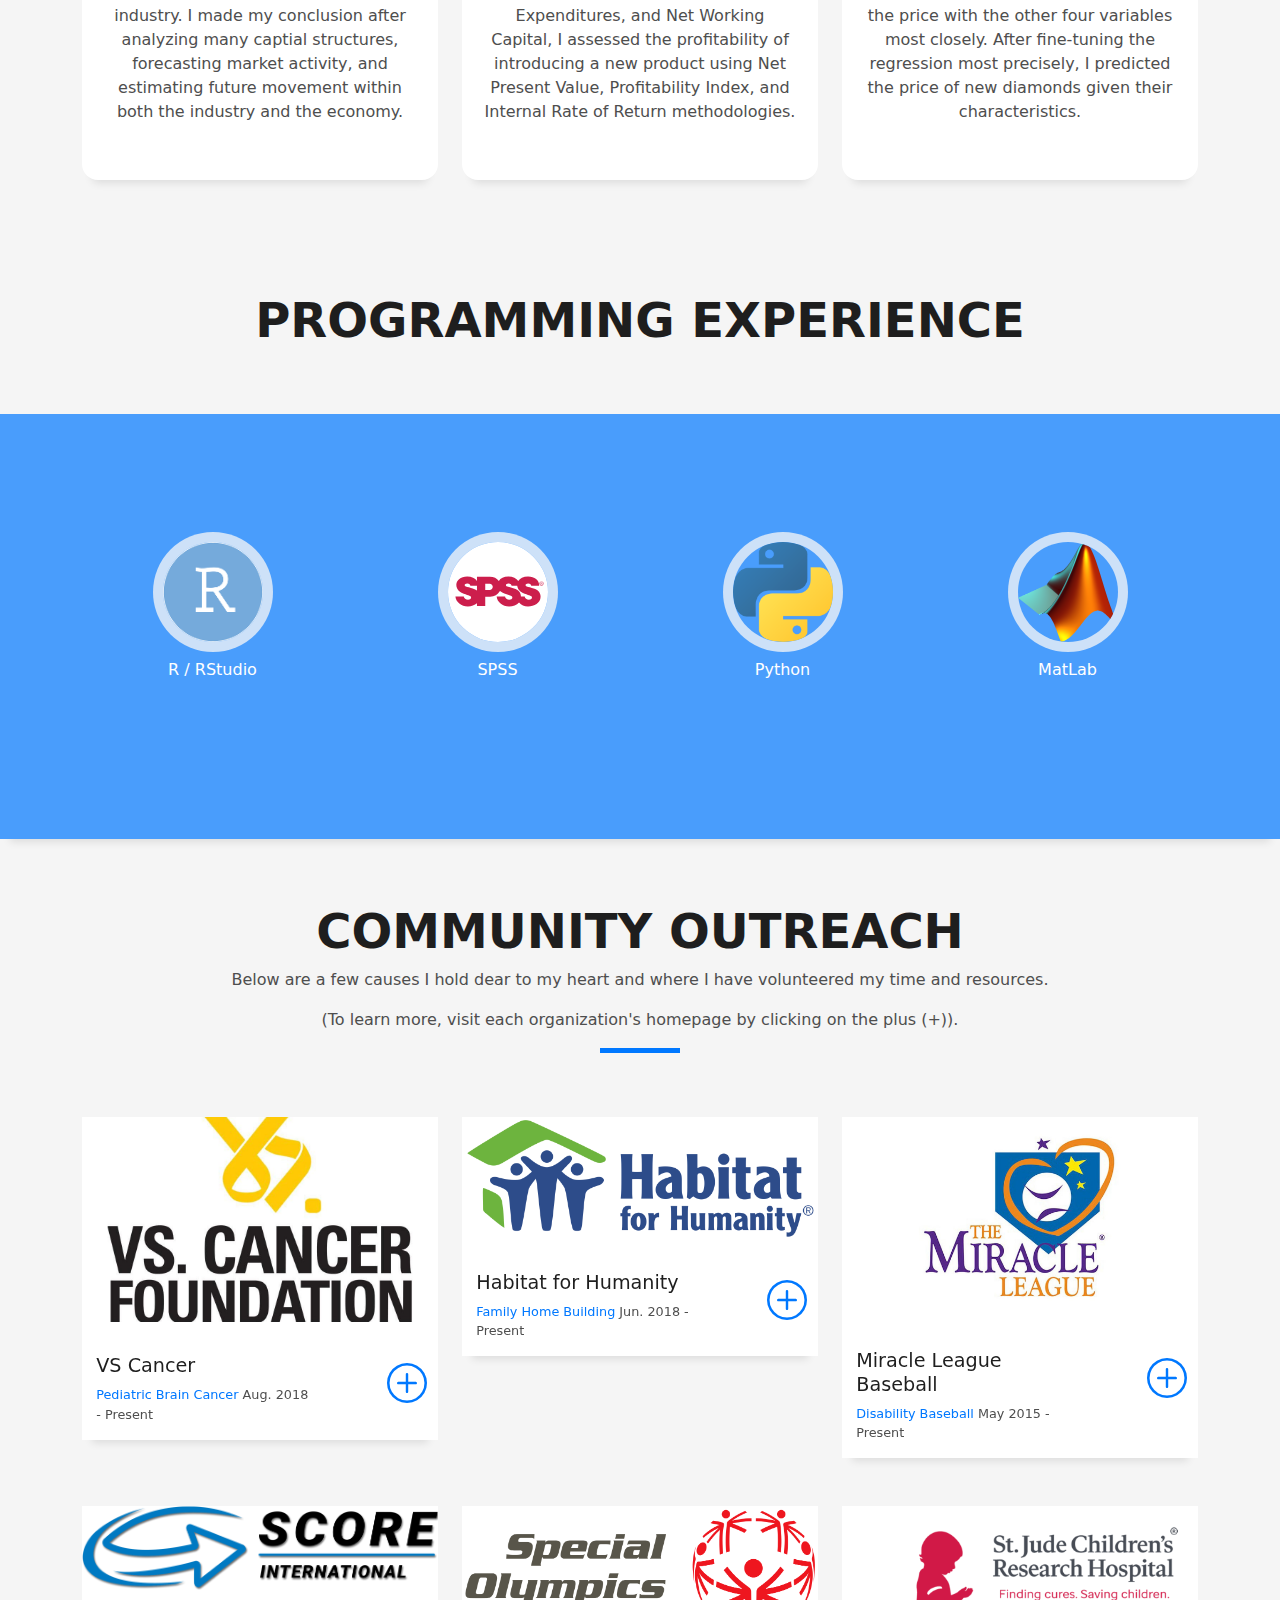
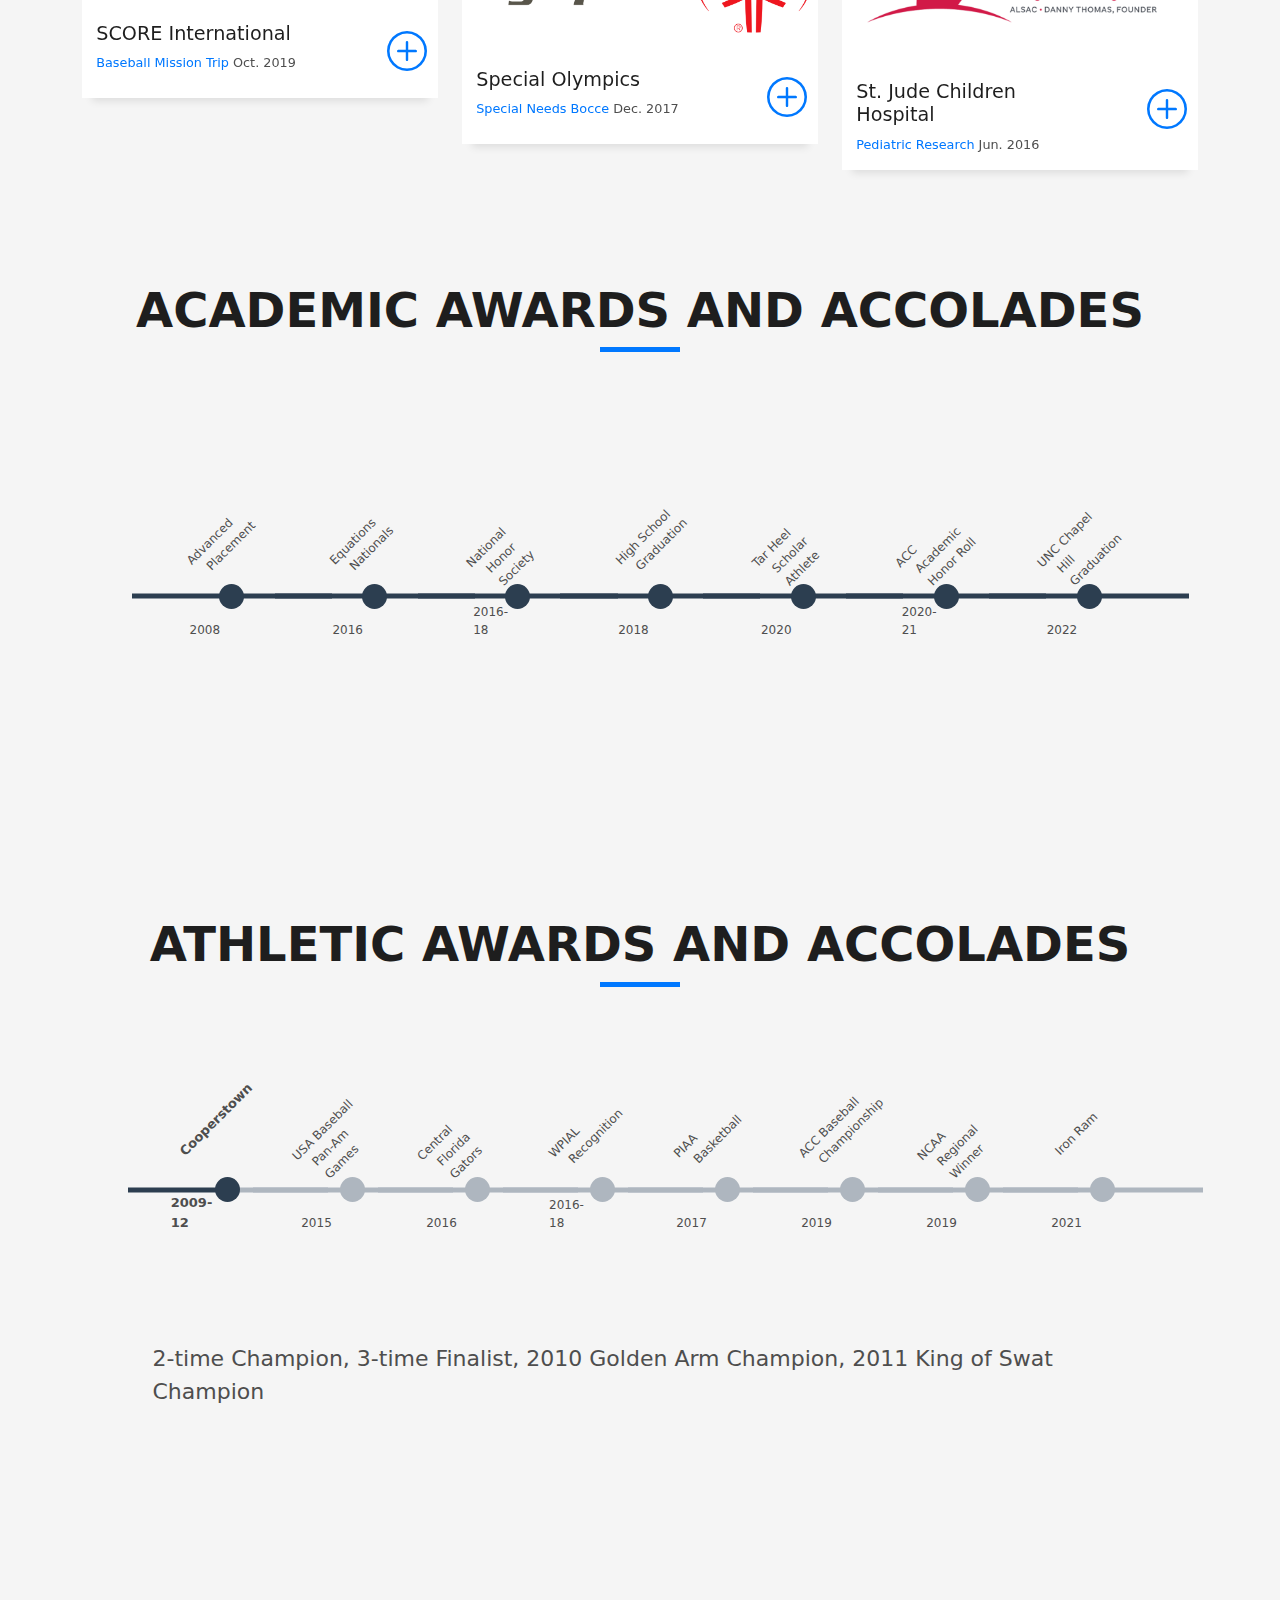
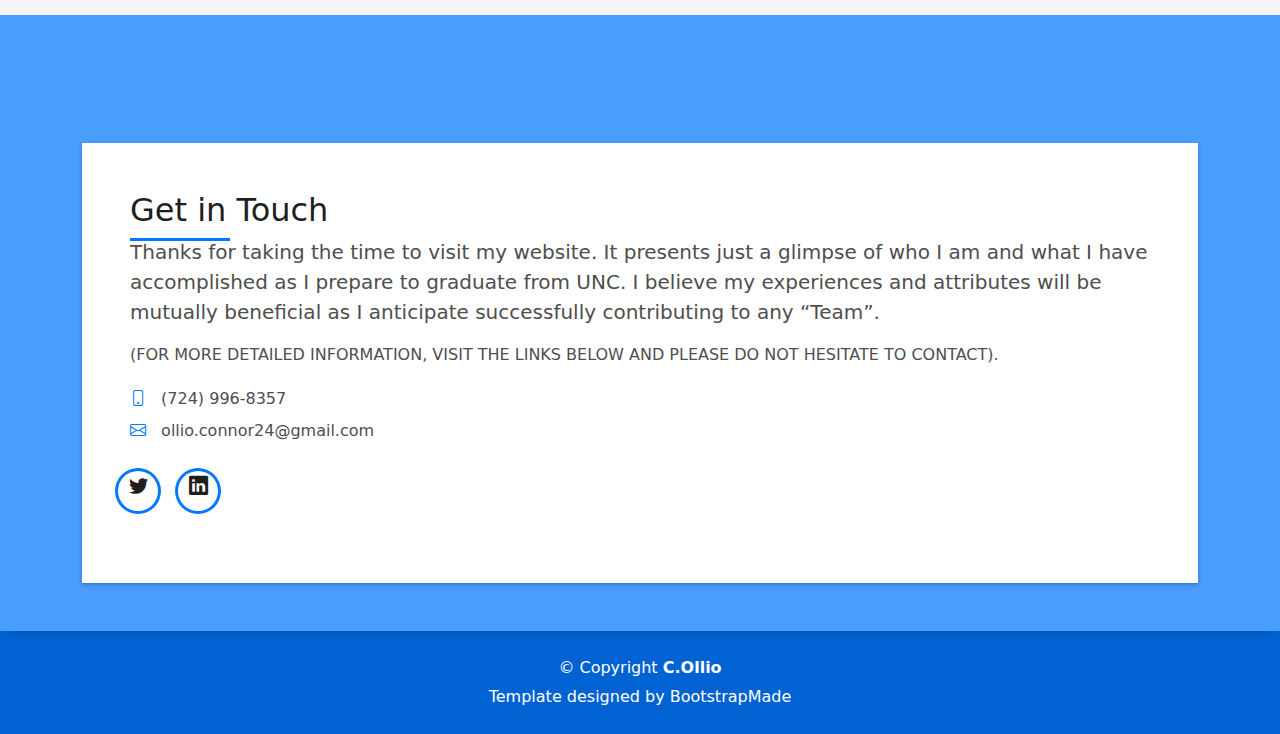
==== commit 2ee70ac4: "Update" ====
--- a/index.html
+++ b/index.html
@@ -133,7 +133,7 @@
                   <div class="about-me pt-4 pt-md-0">
                     <div class="title-box-2">
                       <h5 class="title-left">
-                        About Me
+                        Bio
                       </h5>
                     </div>
                     <p class="lead">
@@ -179,17 +179,10 @@
               <div class="service-content">
                 <h2 class="s-title">NFL Predictions</h2>
                 <p class="s-description text-center">
-                  After accumulating historical data, we attempted to predict total points, spread,
-				  and the results of NFL games using statistical modeling.
-				</p>
-				<details>
-					<summary>Read more</summary>
-					<p>We predicted over a 4-week span during the 2020-21 NFL season. As a group, we were able to correctly guess the winning team 
-					   with greater than 60% accuracy.
-					</p>
-				</details>
-                </p>
-              </div>
+                  After compiling historical data, we attempted to predict total points, spread,
+				  and the result of NFL games using statistical modeling. We correctly predicted the winning team
+				  with greater than 60% accuracy for each game over a four-week span in the 2021-22 NFL season. 
+			  </div>
             </div>
           </div>
           <div class="col-md-4">
@@ -200,9 +193,10 @@
               <div class="service-content">
                 <h2 class="s-title">Madden Cover</h2>
                 <p class="s-description text-center">
-                  We predicted which player would be on the cover of Madden EA Sports based on performance data
-				  in correlation with historical data of previous cover athletes. I was also able to determine the validity
-				  of the "Madden Curse" based on next season performance.
+                  We used performance statistics to predict which player would be chosen as the cover
+				  athlete for the next season's EA Sports Madden video game. We went one step further and predicted
+				  the performance of that player for the next season. The motivation behind our research was to test the
+				  truth behind the rumored "Madden Curse".
                 </p>
               </div>
             </div>
@@ -216,7 +210,8 @@
                 <h2 class="s-title">Ultimate Frisbee</h2>
                 <p class="s-description text-center">
                   After studying the current state of statistics in Ultimate Frisbee, I developed innovative analysis methods
-				  and unique data collection techniques in hopes of enhancing the correlation between statistics and success on the field.
+				  and unique data collection techniques in hopes of enhancing the correlation between statistics and success on the field. 
+				  In addition to developing new methods, new variables were created to better capture the factors to frisbee success.
                 </p>
               </div>
             </div>
@@ -230,7 +225,8 @@
                 <h2 class="s-title">WACC Analysis</h2>
                 <p class="s-description text-center">
                   Using the Weighted Average Cost of Capital methodology, I assessed the success of Amazon, Inc.  
-				  expanding their business into the Healthcare IT industry. I made my conclusion after analyzing the captial structures of many companies.
+				  expanding their business into the Healthcare IT industry. I made my conclusion after analyzing many captial structures,
+				  forecasting market activity, and estimating future movement within both the industry and the economy.
                 </p>
               </div>
             </div>
@@ -243,8 +239,9 @@
               <div class="service-content">
                 <h2 class="s-title">Cash Flow Analysis</h2>
                 <p class="s-description text-center">
-                  I analyzed the given financial statements for an imaginary company then used that information to determine the 
-				  profitability of introducing a new product into the current market environment. 
+                  After analyzing the given financial statements for an imaginary company, creating an Excel Workbook to calculate Operating Cash Flow,
+				  Capital Expenditures, and Net Working Capital, I assessed the profitability of introducing a new product using Net Present Value, 
+				  Profitability Index, and Internal Rate of Return methodologies.
                 </p>
               </div>
             </div>
@@ -257,8 +254,9 @@
               <div class="service-content">
                 <h2 class="s-title">Diamond Pricing</h2>
                 <p class="s-description text-center">
-                  I correlated the price of diamonds with their cut, color, clarity, and carat weight as precisely as possible. After 
-				  maximizing the correlation, I used my model to predict the price of any given diamond. 
+                  Given data that stated the cut, color, clarity, carat weight, and price of hundreds of unique diamonds, I created a regression that 
+				  correlated the price with the other four variables most closely. After fine-tuning the regression most precisely, I predicted the price
+				  of new diamonds given their characteristics.
                 </p>
               </div>
             </div>
--- a/assets/css/style.css
+++ b/assets/css/style.css
@@ -823,8 +823,8 @@
   margin-bottom: 1rem;
 }
 .counter-ico .ico-circle {
-  height: 60px;
-  width: 60px;
+  height: 100px;
+  width: 100px;
   line-height: 1.5;
   box-shadow: 0 0 0 10px #cde1f8;
 }
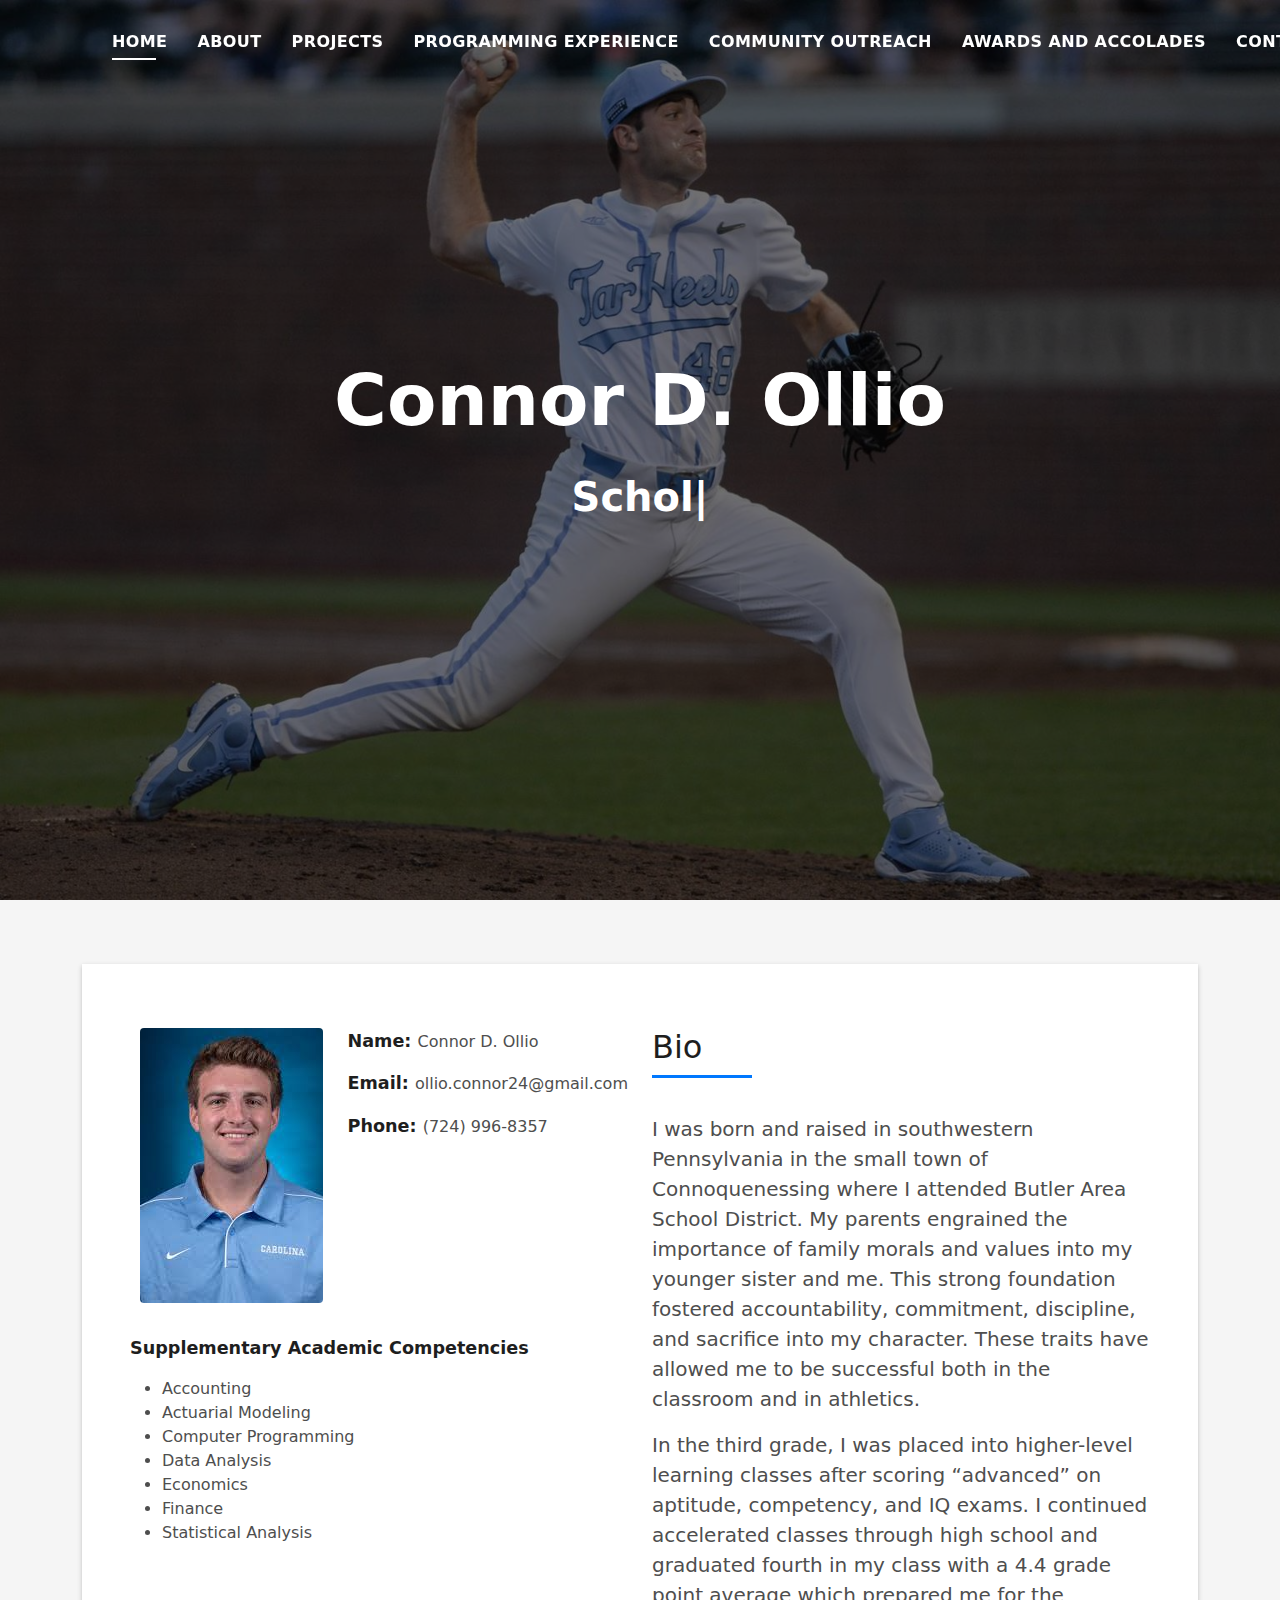
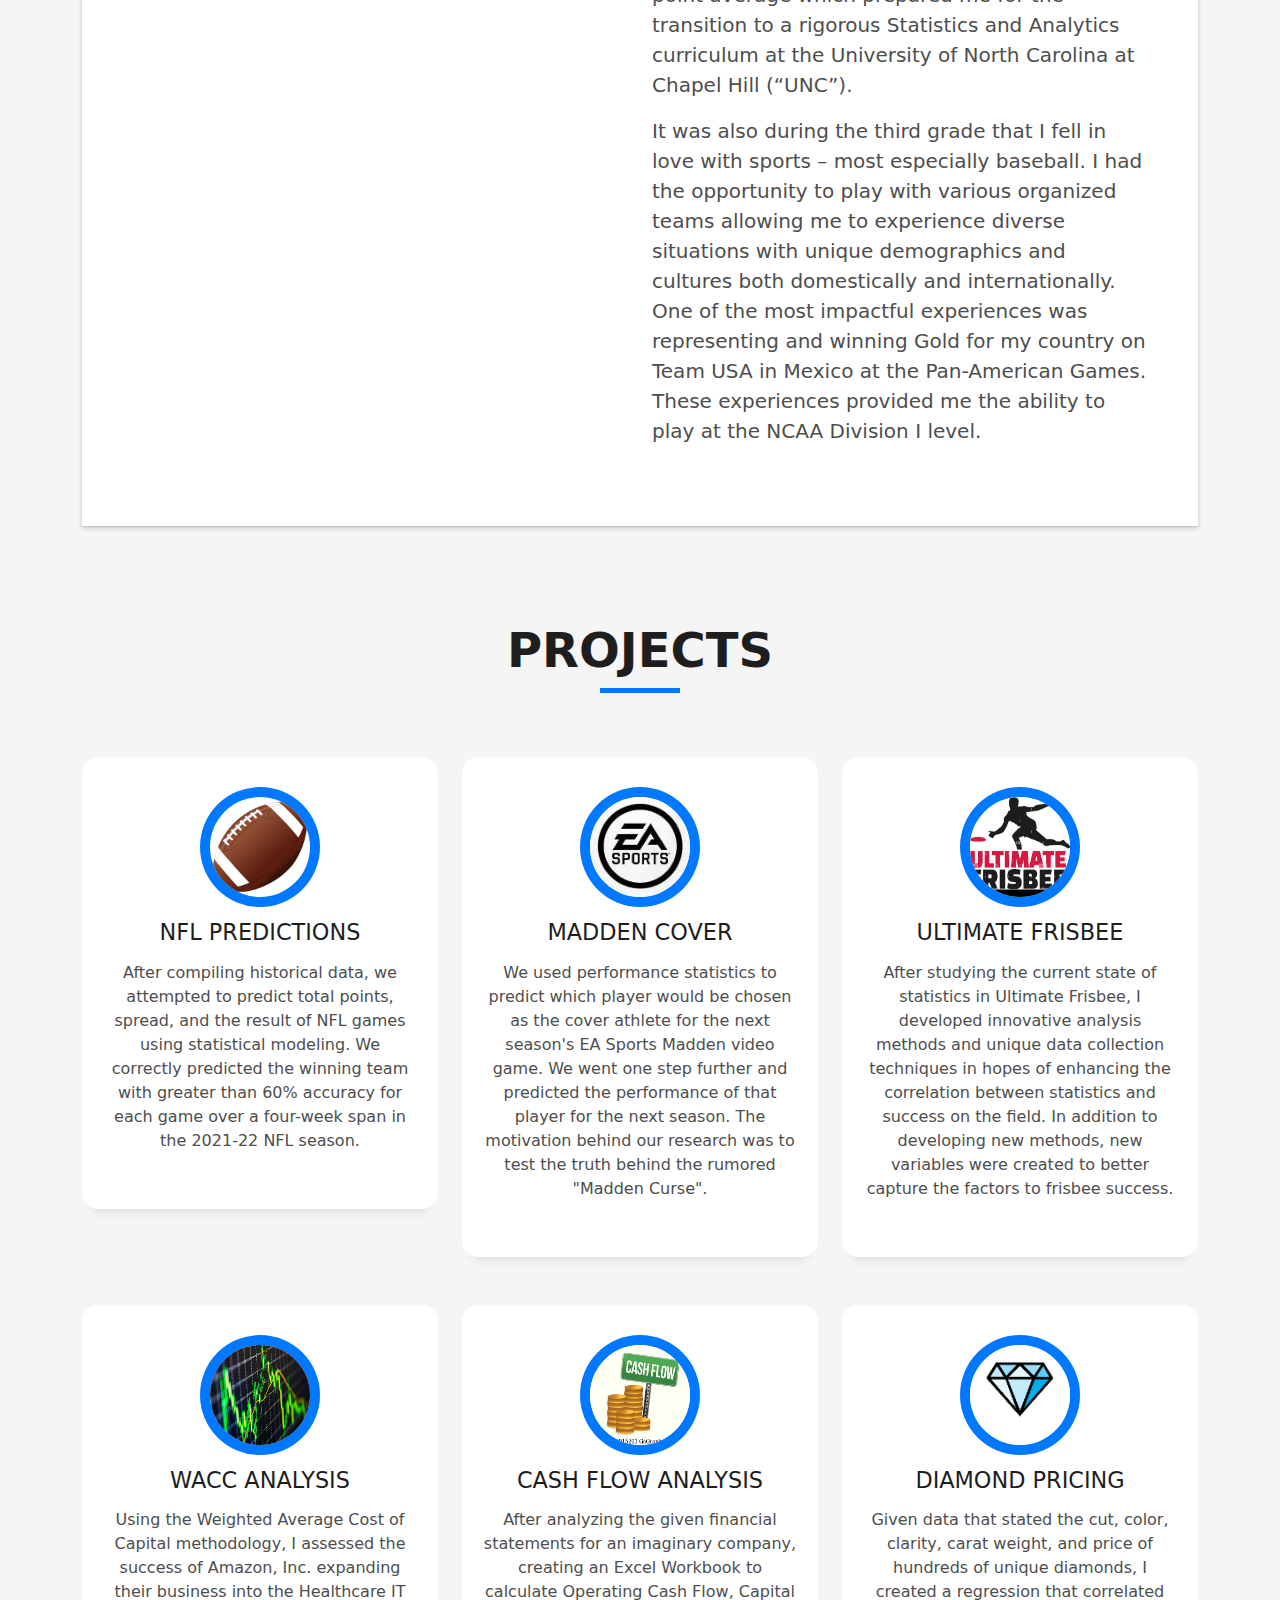
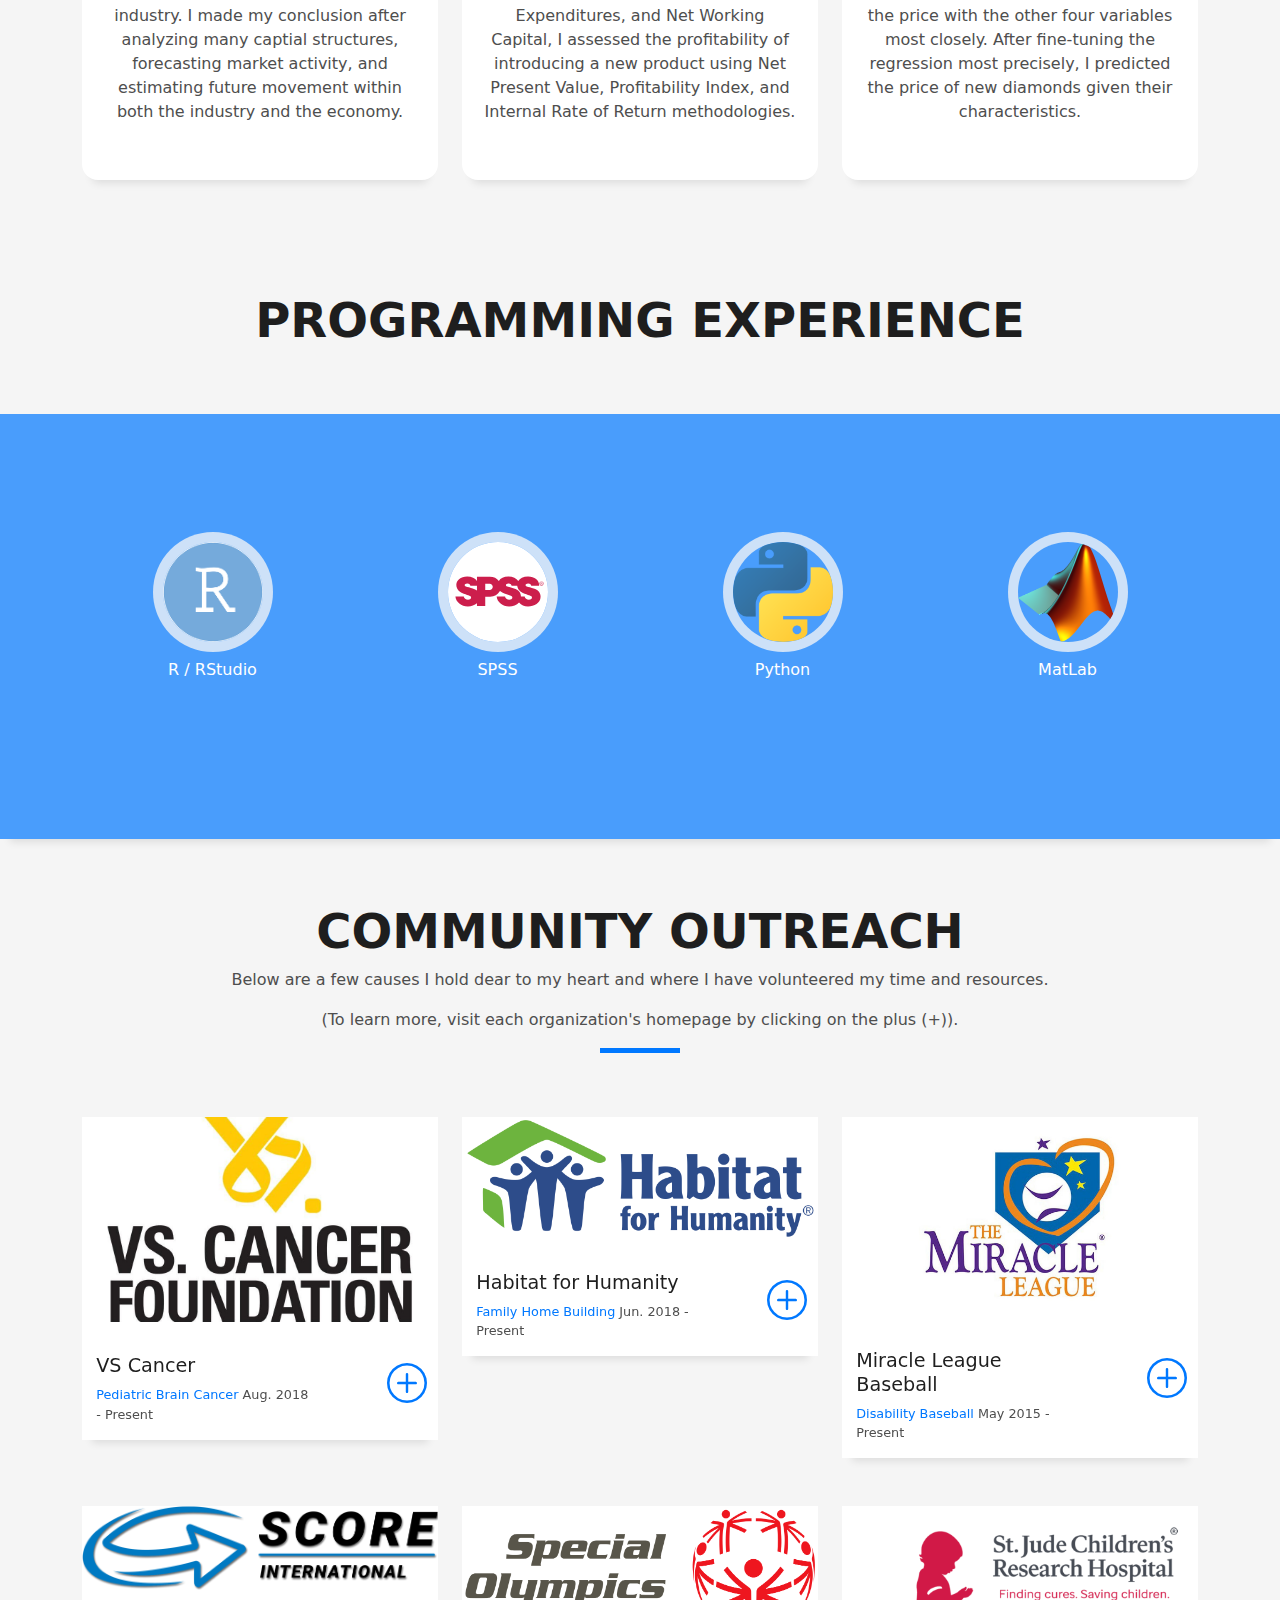
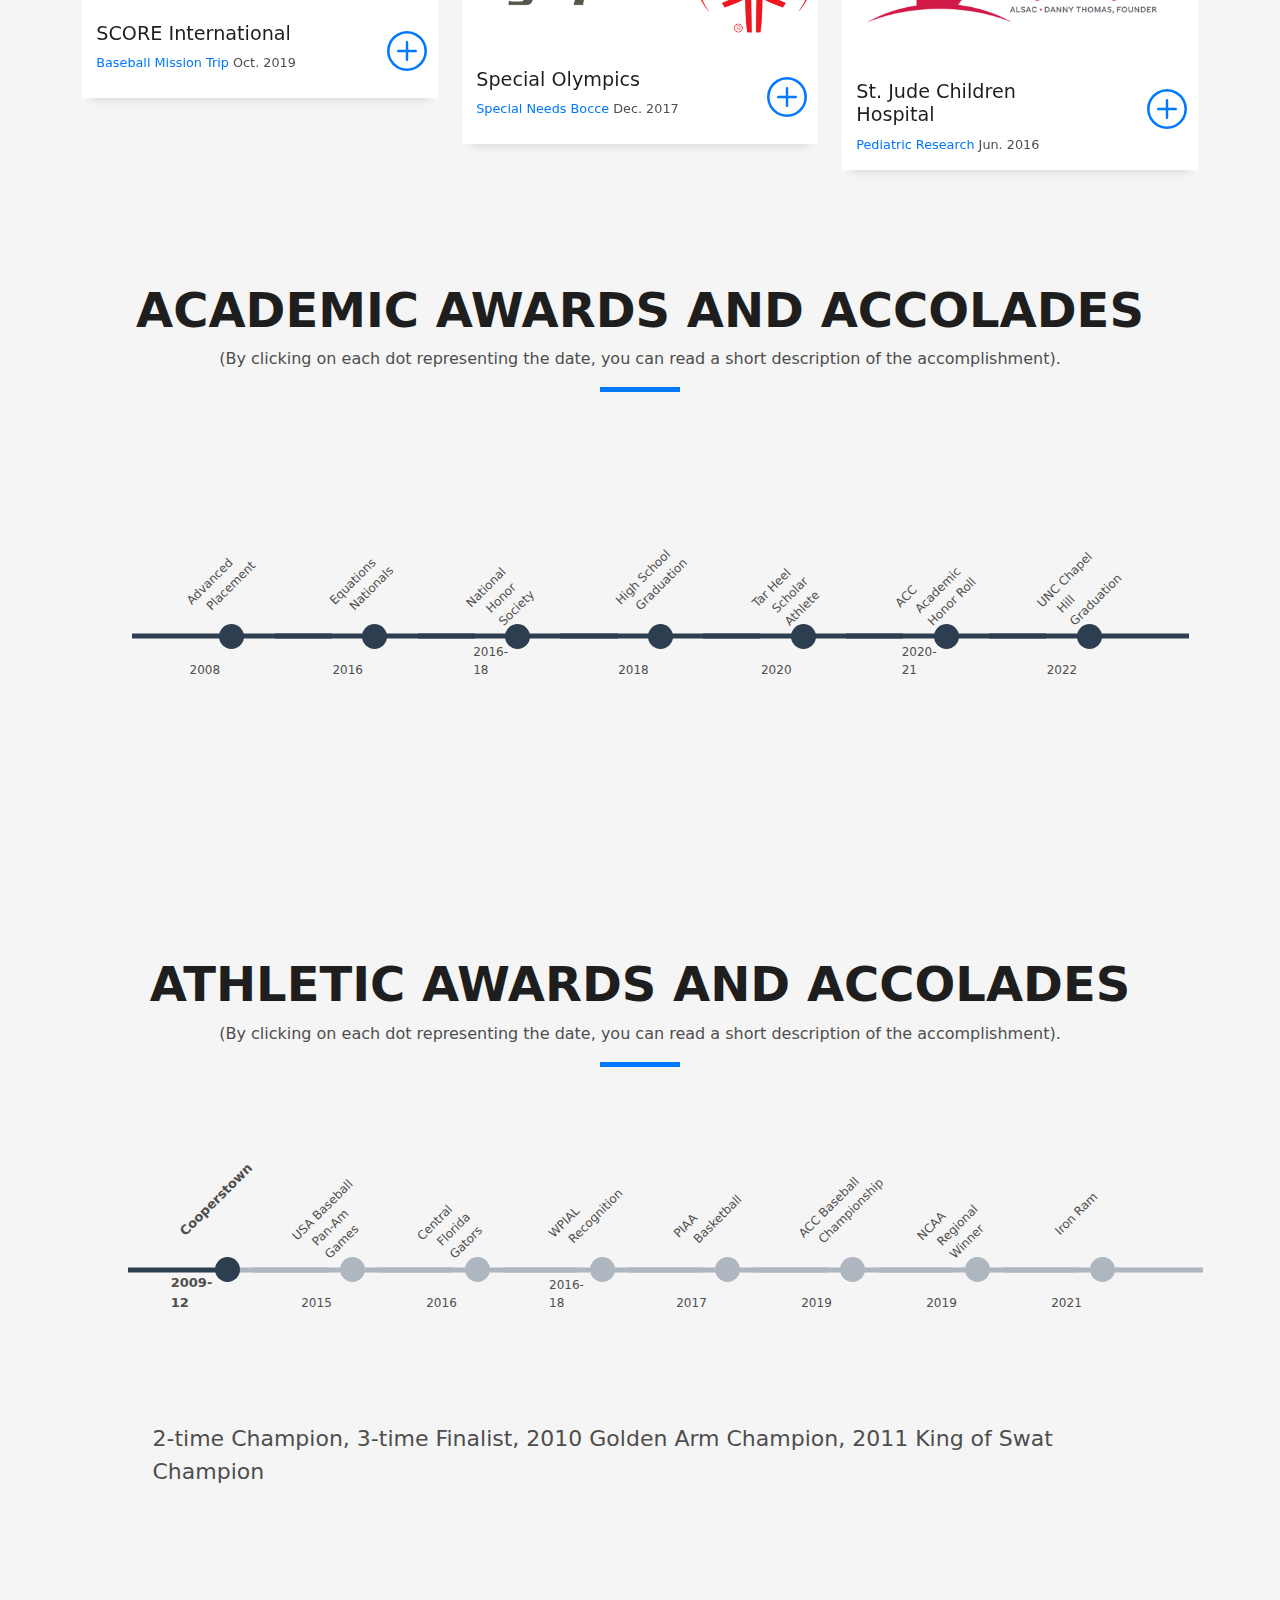
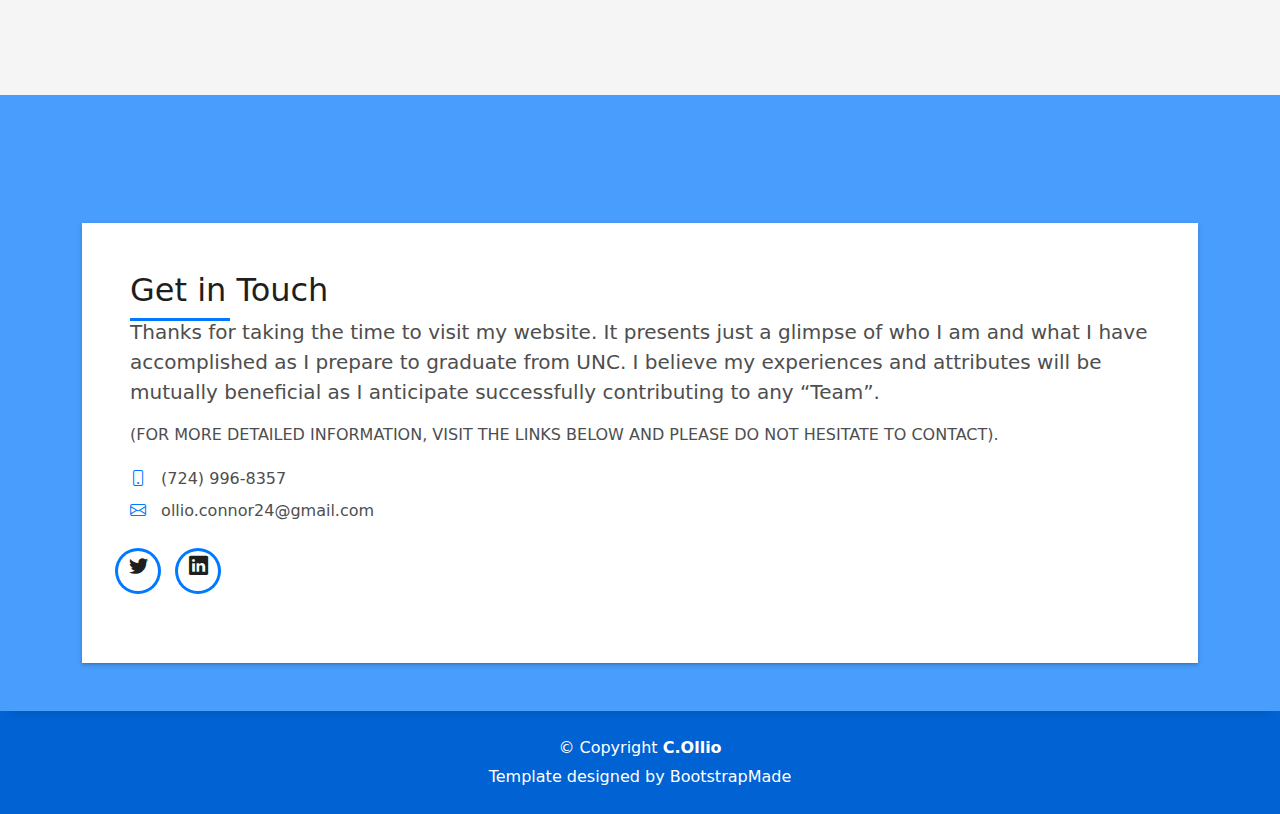
==== commit 23cd32ed: "Update index.html" ====
--- a/index.html
+++ b/index.html
@@ -500,7 +500,10 @@
     <h3 class="title-a">
       Academic Awards and Accolades
     </h3>
-    <div class="line-mf"></div>
+	<p class="subtitle-a">
+		(By clicking on each dot representing the date, you can read a short description of the accomplishment).
+    </p>
+    <div class="line-mf"></div>         
 </div>
 <div class="flex-parent">
 	<div class="input-flex-container">
@@ -556,6 +559,9 @@
     <h3 class="title-a">
       Athletic Awards and Accolades
     </h3>
+	<p class="subtitle-a">
+		(By clicking on each dot representing the date, you can read a short description of the accomplishment).
+    </p>
     <div class="line-mf"></div>
 </div>
 <div class="flex-parent">
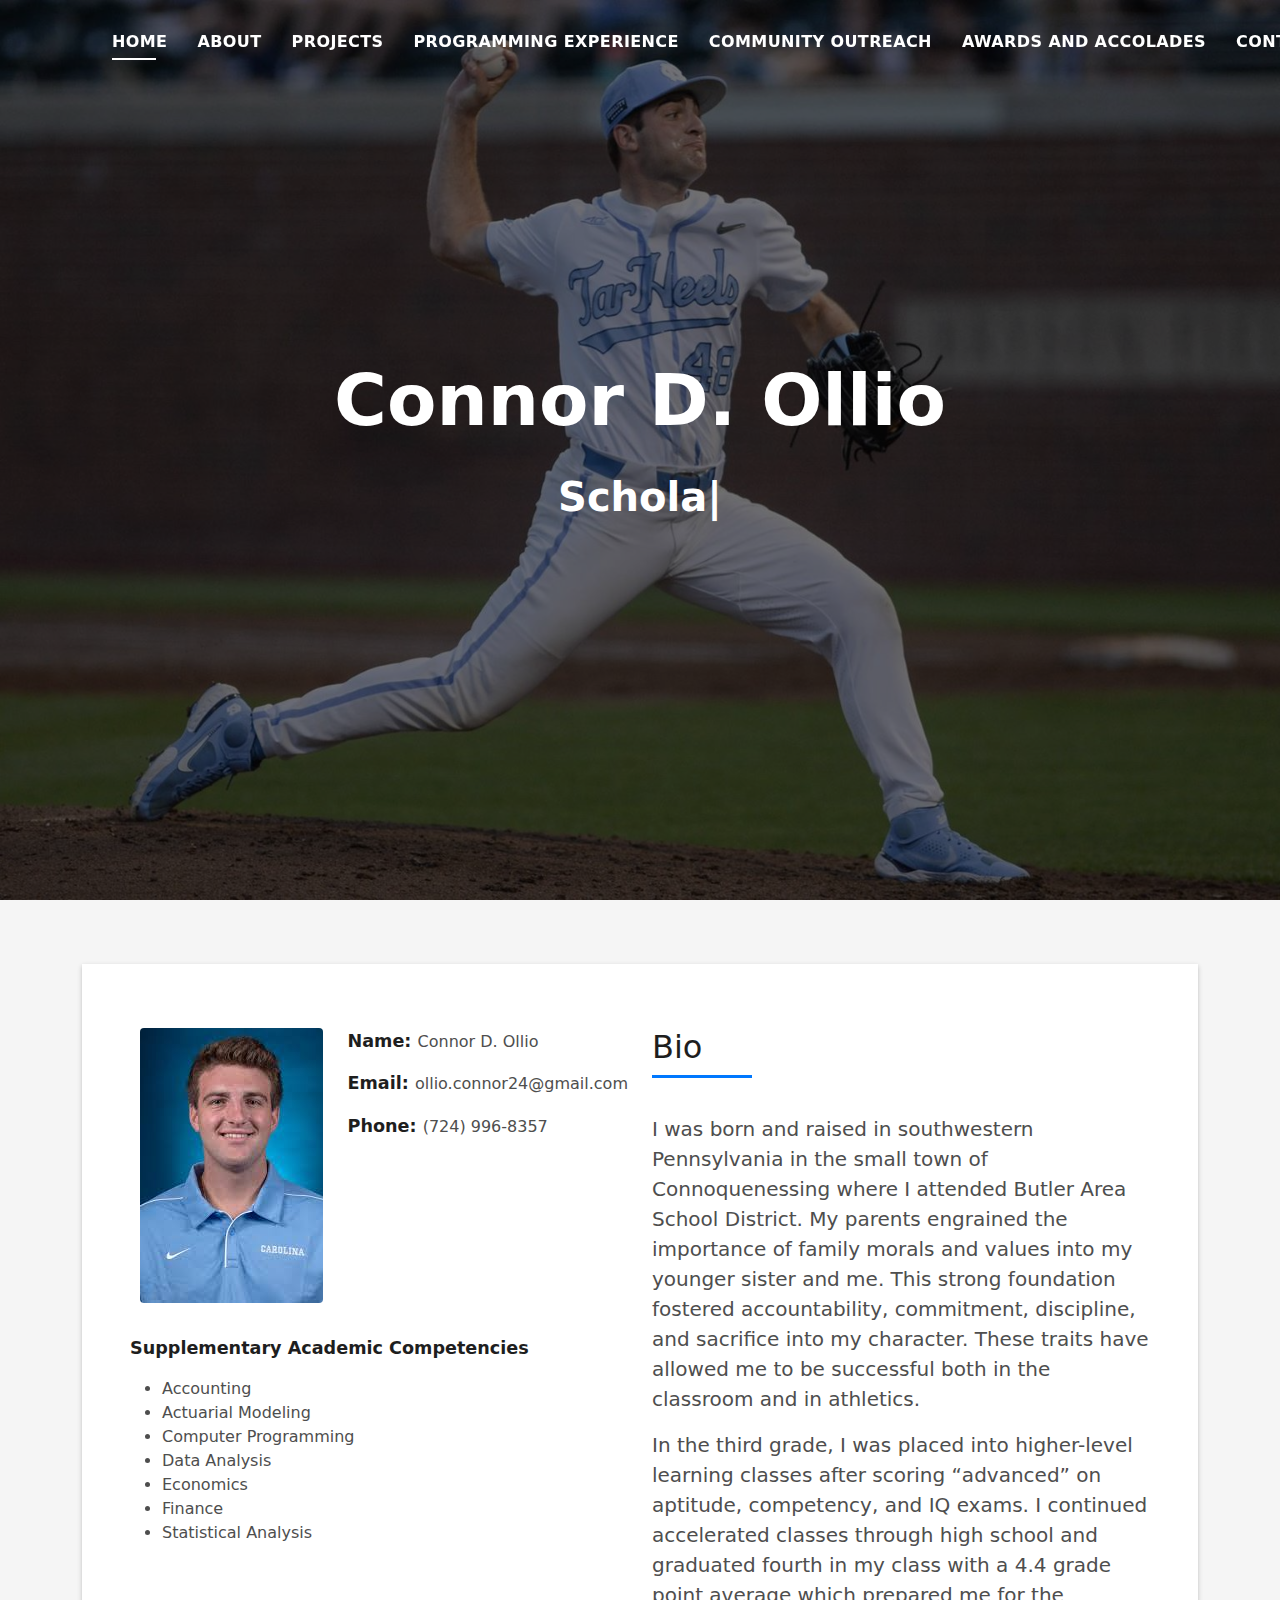
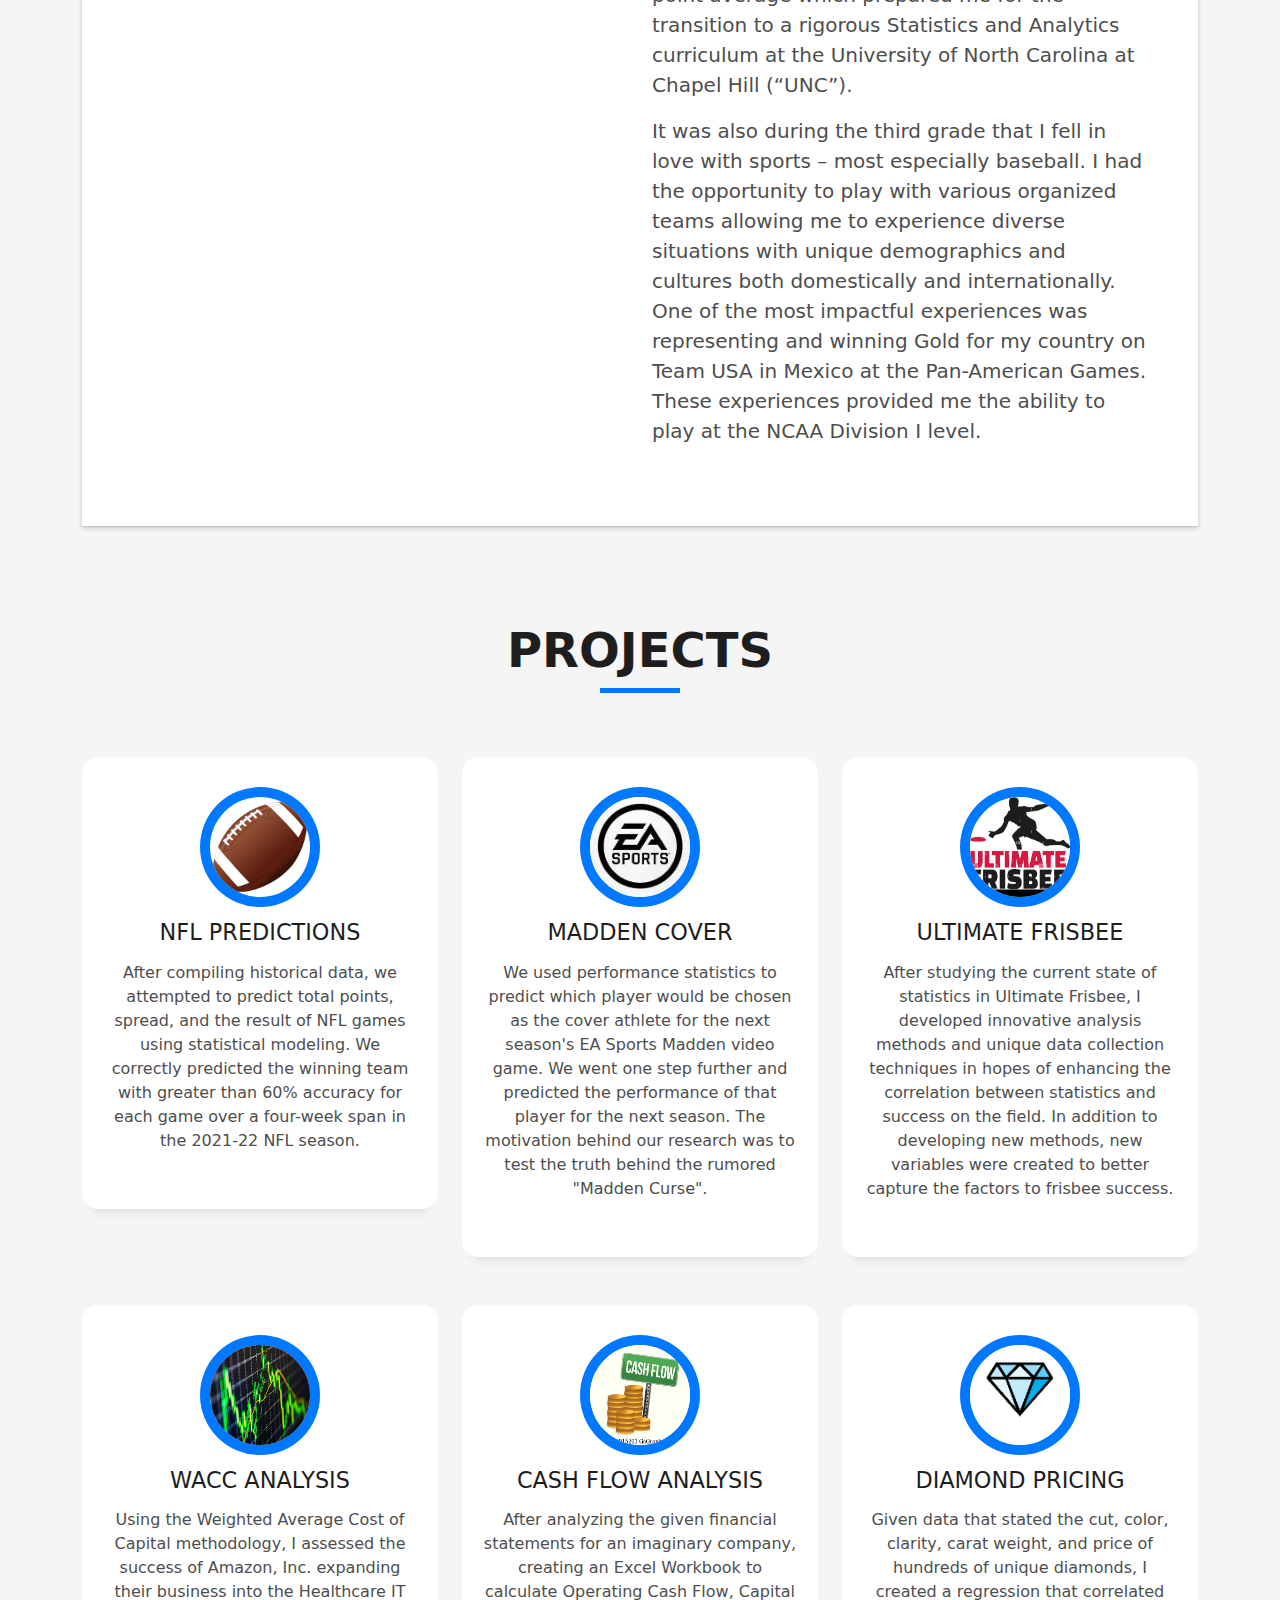
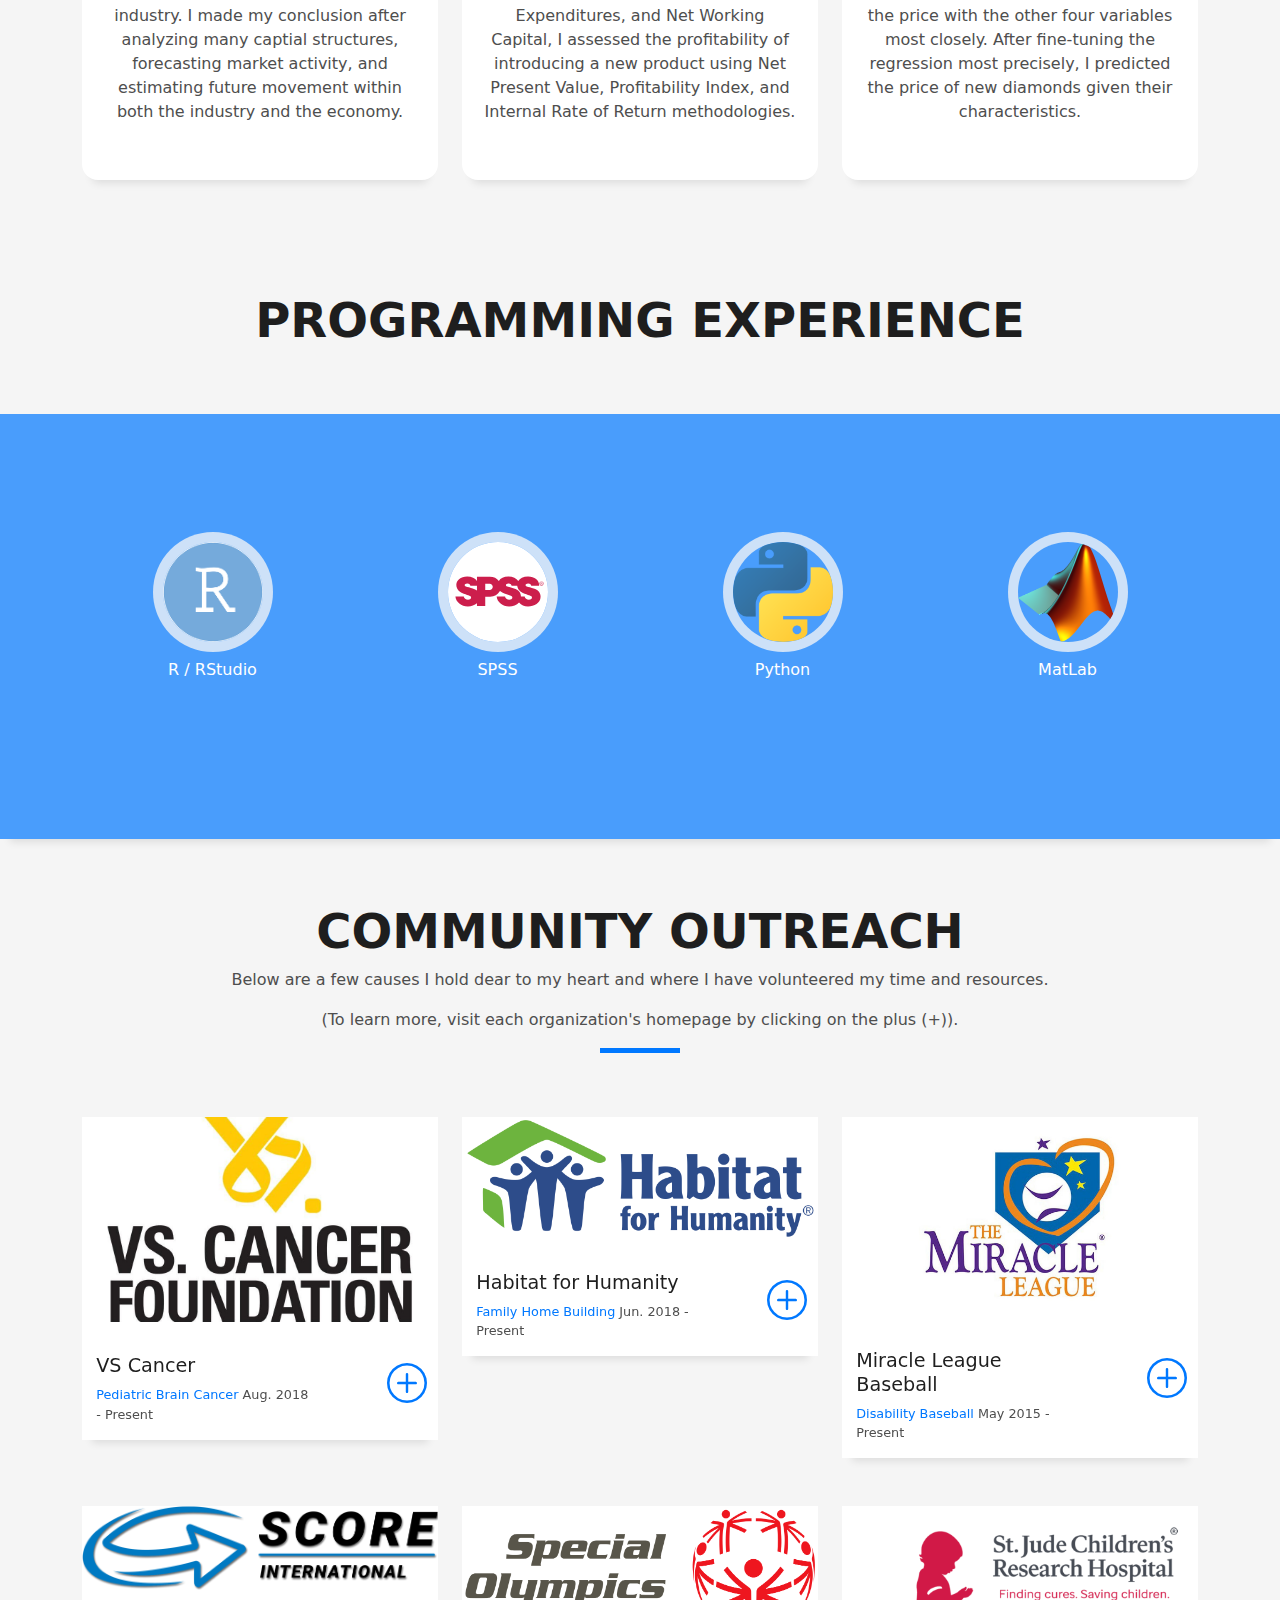
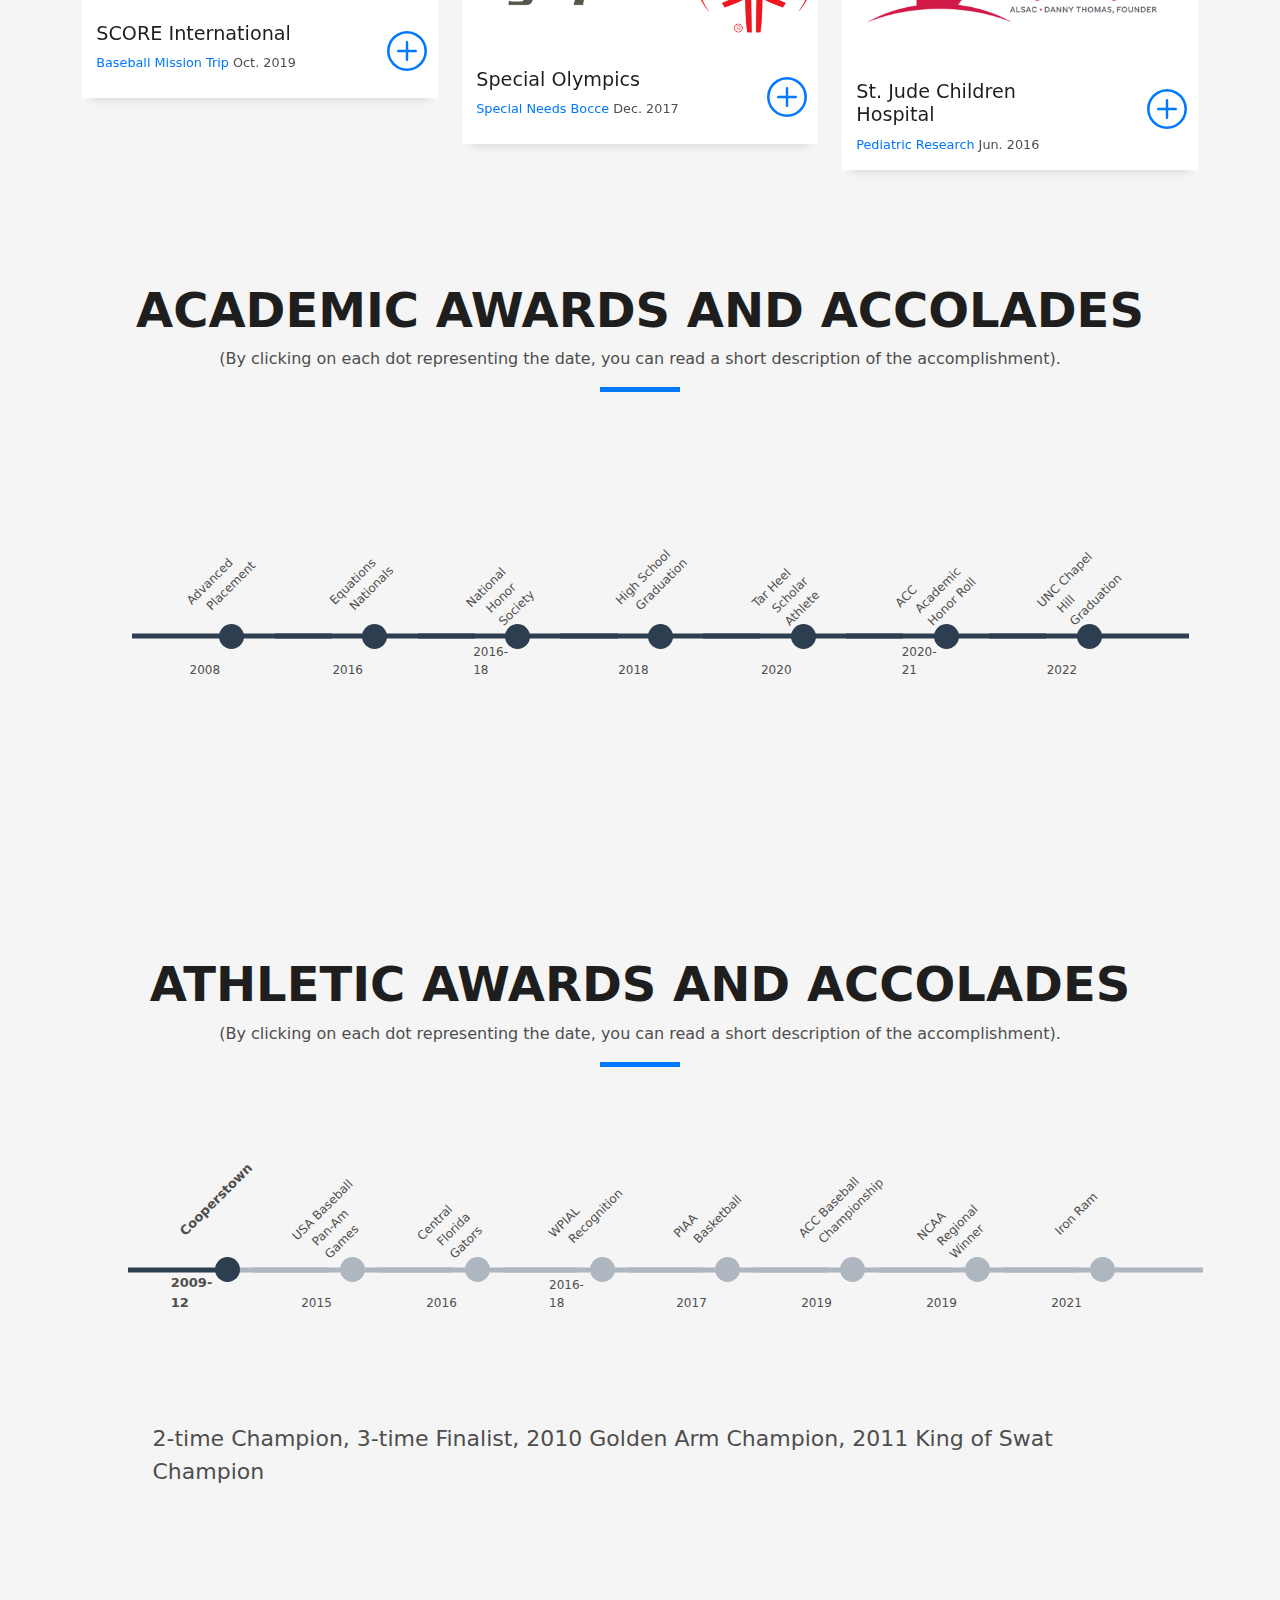
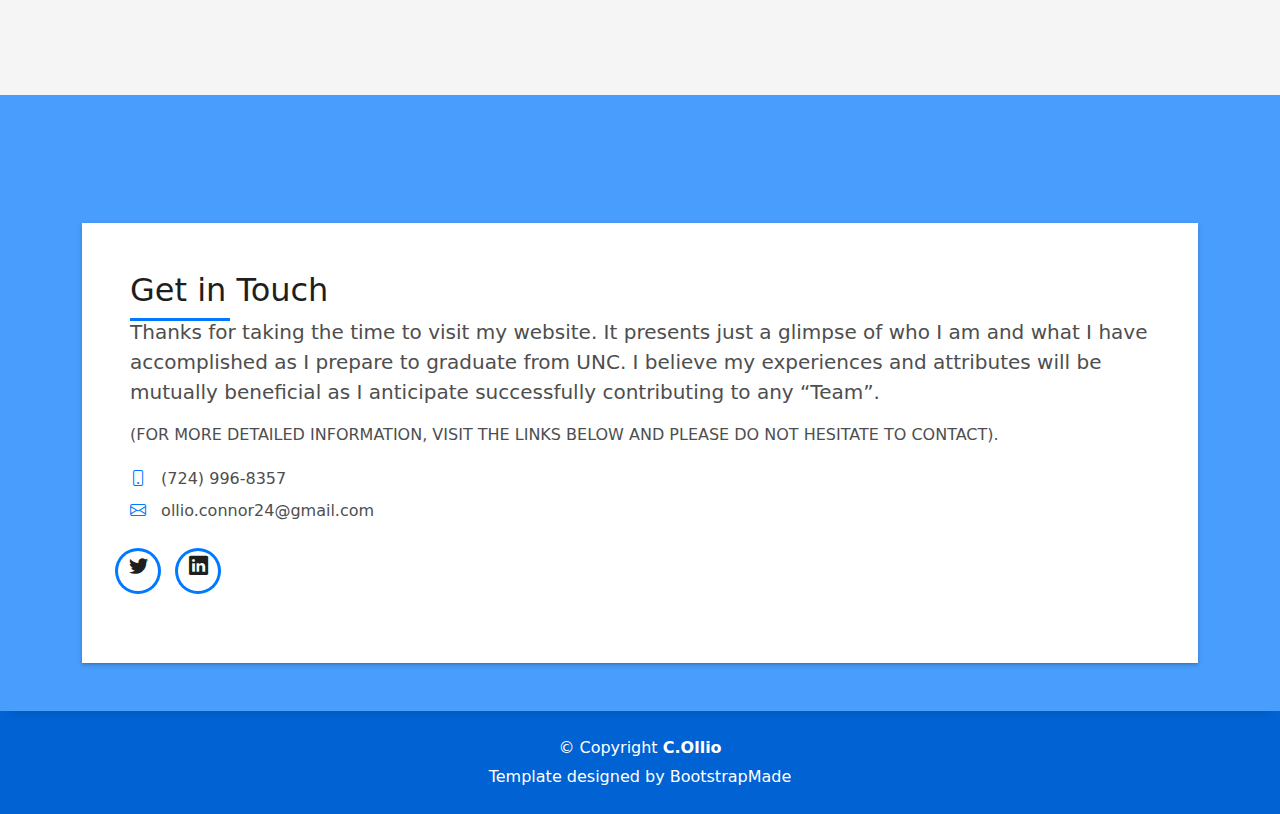
==== commit c79ebf6f: "Update linkedin link" ====
--- a/index.html
+++ b/index.html
@@ -933,7 +933,7 @@
                         <!-- <li><a href="https://www.facebook.com/"><span class="ico-circle"><i class="bi bi-facebook"></i></span></a></li> -->
                         <!-- <li><a href=""><span class="ico-circle"><i class="bi bi-instagram"></i></span></a></li> -->
                         <li><a href="https://twitter.com/c_ollio24"><span class="ico-circle"><i class="bi bi-twitter"></i></span></a></li>
-                        <li><a href="https://unc.joinhandshake.com/stu/users/12463988"><span class="ico-circle"><i class="bi bi-linkedin"></i></span></a></li>
+                        <li><a href="https://www.linkedin.com/in/connor-ollio-424894239/"><span class="ico-circle"><i class="bi bi-linkedin"></i></span></a></li>
                       </ul>
                     </div>
                   </div>
